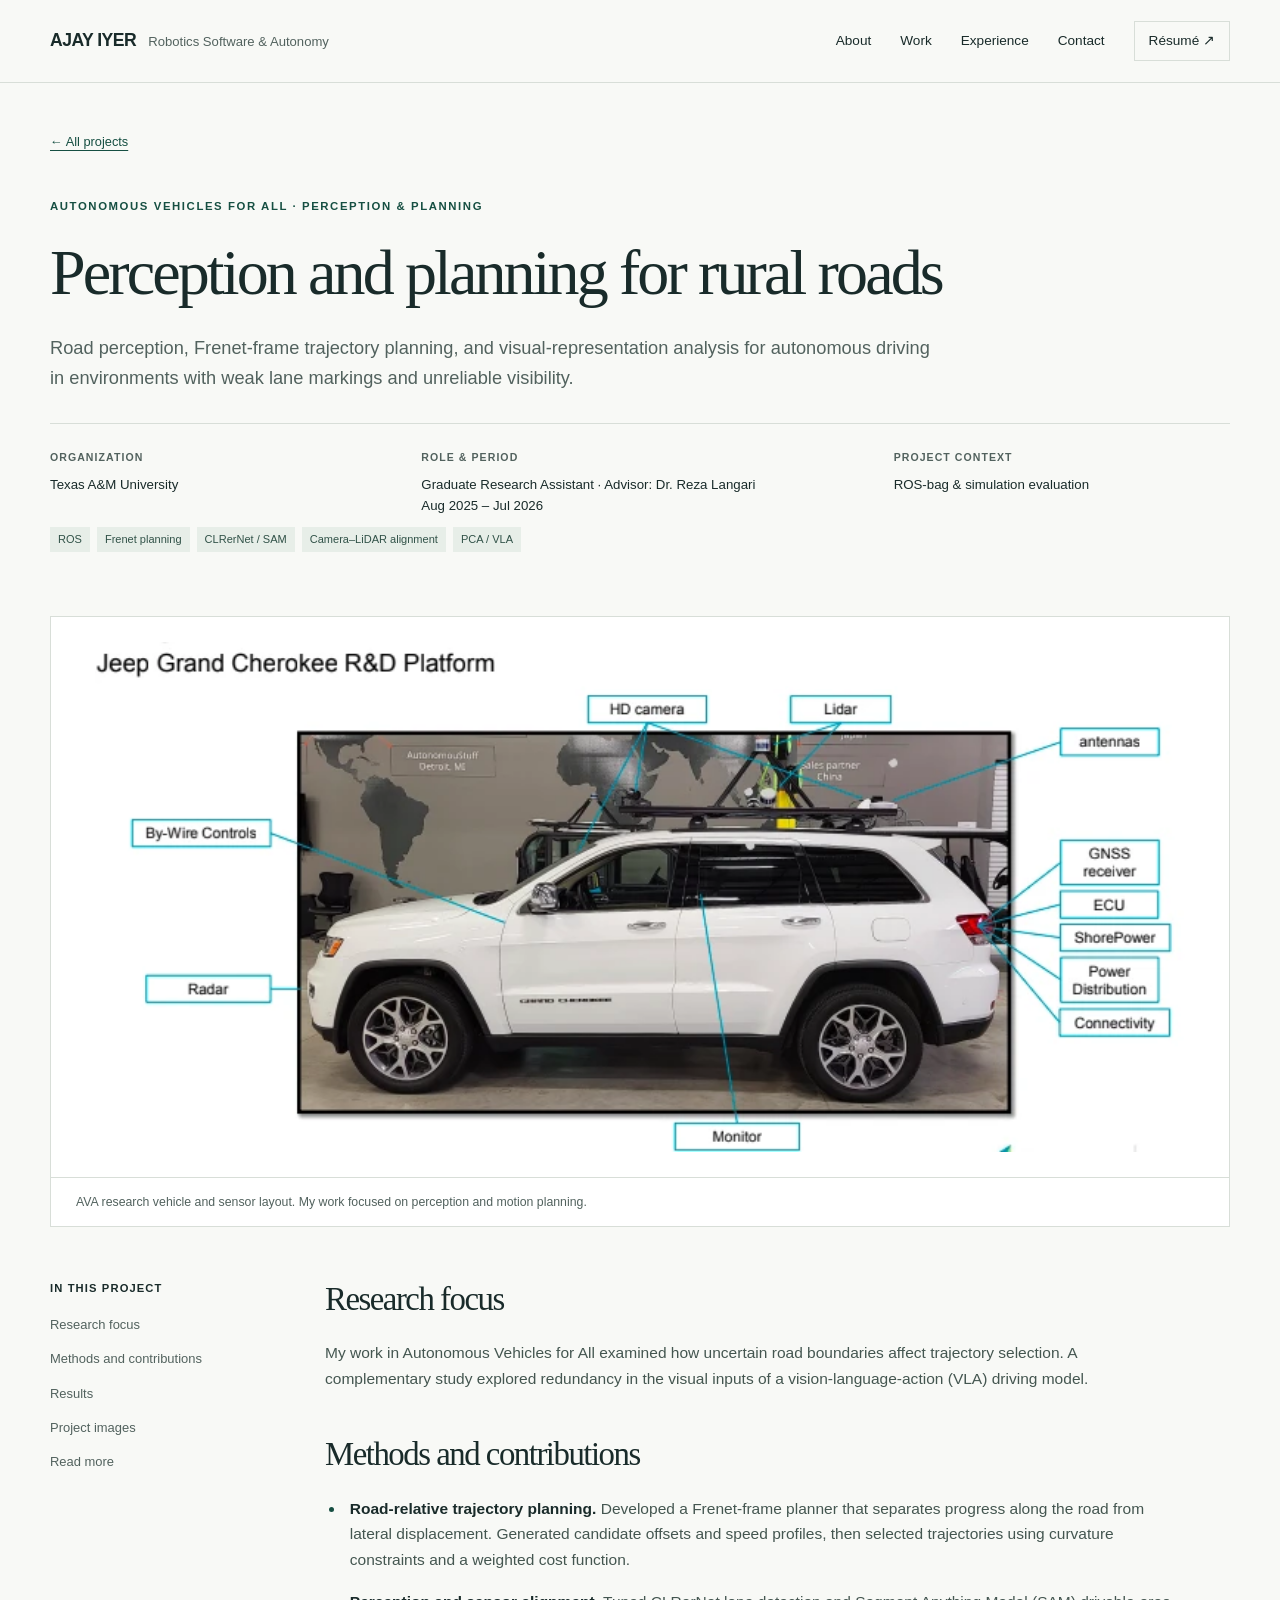
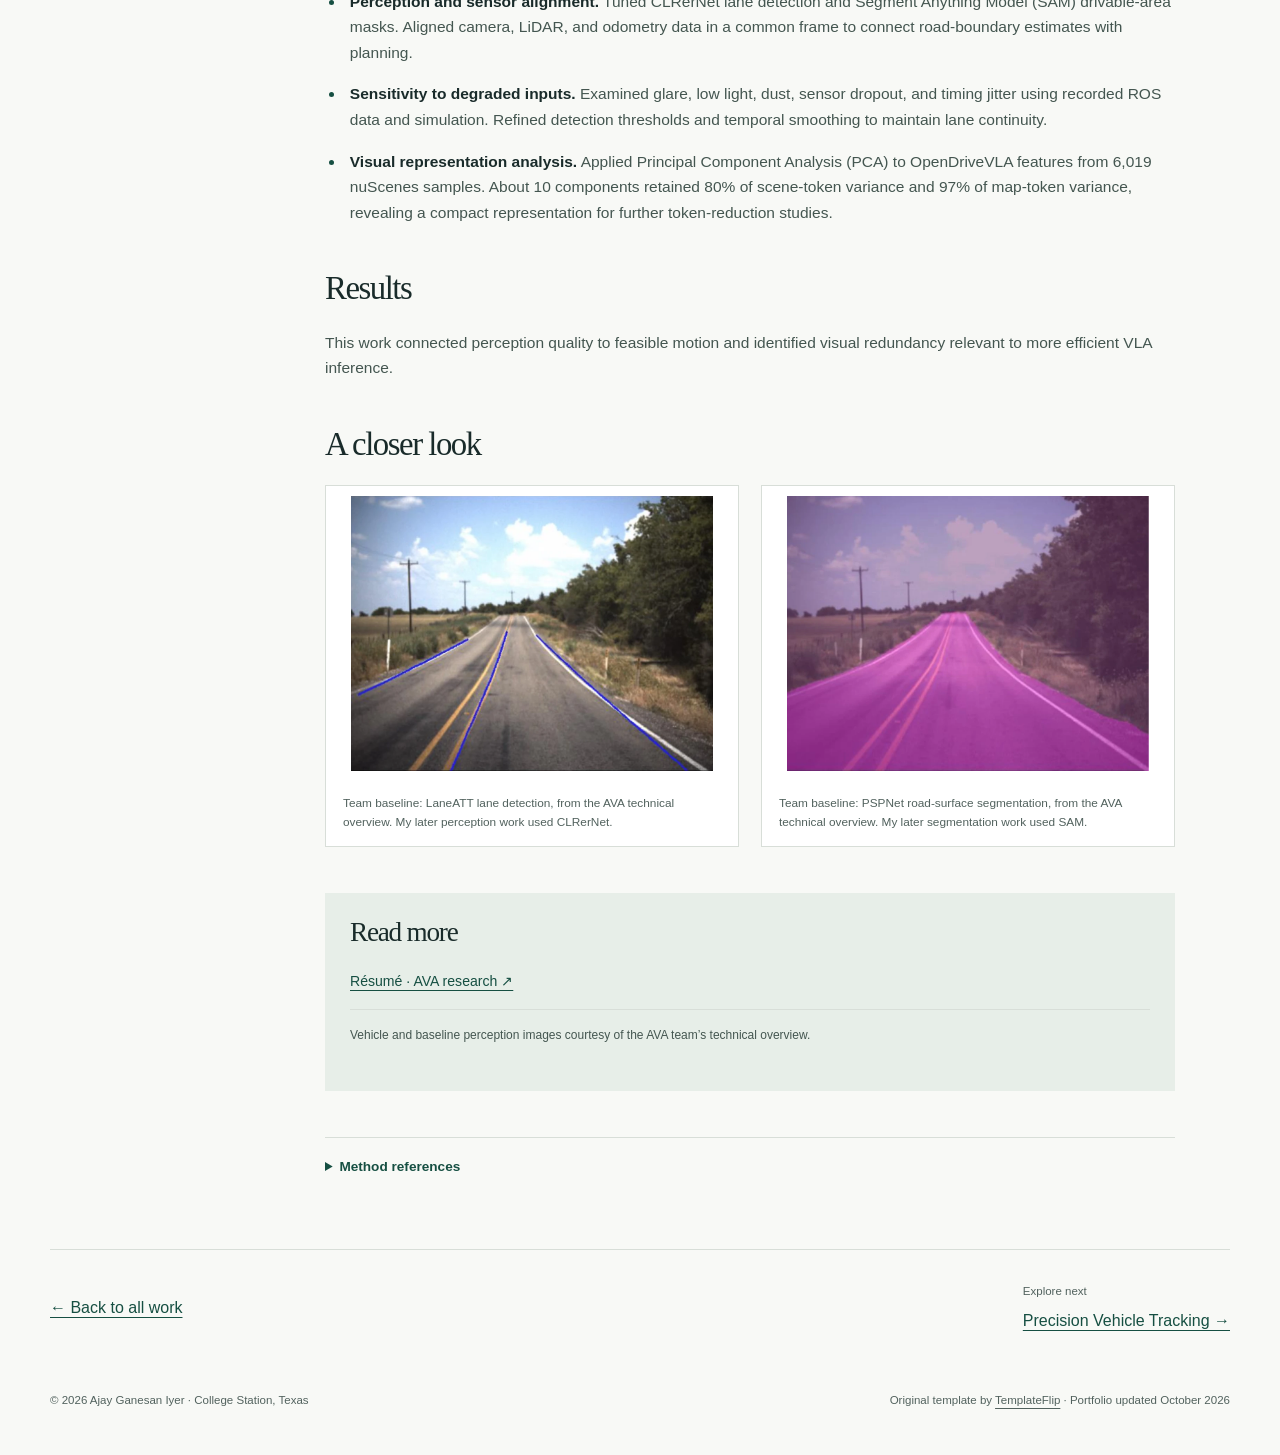
==== projects/autonomous-vehicles.html @ b910df02 "Update vehicle tracking portfolio, report, and resume" ====
<!doctype html>
<html lang="en"><head><meta charset="utf-8"><meta name="viewport" content="width=device-width, initial-scale=1">
<title>Perception and planning for rural roads | Ajay Iyer</title><meta name="description" content="Road perception, Frenet-frame trajectory planning, and visual-representation analysis for autonomous driving in environments with weak lane markings and unreliable visibility.">
<meta name="theme-color" content="#164f42"><meta property="og:title" content="Perception and planning for rural roads | Ajay Iyer"><meta property="og:description" content="Road perception, Frenet-frame trajectory planning, and visual-representation analysis for autonomous driving in environments with weak lane markings and unreliable visibility."><meta property="og:type" content="website">
<link rel="icon" href="../assets/favicon.svg" type="image/svg+xml"><link rel="stylesheet" href="../assets/site.css"><script src="../assets/site.js" defer></script></head><body id="top">
<a class="skip" href="#main">Skip to content</a><header class="site-header"><div class="container header-inner">
<a class="brand" href="../index.html">AJAY IYER<span>Robotics Software & Autonomy</span></a>
<button class="menu-toggle" type="button" aria-expanded="false" aria-controls="navigation">Menu</button>
<nav class="nav" id="navigation" aria-label="Main navigation"><a href="../index.html#about">About</a><a href="../index.html#portfolio">Work</a><a href="../index.html#experience">Experience</a><a href="../index.html#contact">Contact</a><a class="nav-resume" href="../assets/documents/Ajay_Iyer_Resume.pdf?v=483e9243beac">Résumé ↗</a></nav>
</div></header><main id="main"><div class="container"><header class="case-header"><a class="back-link" href="../index.html#portfolio">← All projects</a><p class="eyebrow">Autonomous Vehicles for All · Perception &amp; planning</p><h1>Perception and planning for rural roads</h1><p class="dek">Road perception, Frenet-frame trajectory planning, and visual-representation analysis for autonomous driving in environments with weak lane markings and unreliable visibility.</p><div class="case-meta"><div><strong>Organization</strong>Texas A&amp;M University</div><div><strong>Role & period</strong>Graduate Research Assistant · Advisor: Dr. Reza Langari<br>Aug 2025 – Jul 2026</div><div><strong>Project context</strong>ROS-bag &amp; simulation evaluation</div></div><ul class="tag-list" aria-label="Tools and methods"><li>ROS</li><li>Frenet planning</li><li>CLRerNet / SAM</li><li>Camera–LiDAR alignment</li><li>PCA / VLA</li></ul></header><figure class="case-cover"><img src="../assets/images/ava-vehicle.webp" alt="Annotated AVA research vehicle with its sensor locations" loading="eager" decoding="async"><figcaption>AVA research vehicle and sensor layout. My work focused on perception and motion planning.</figcaption></figure><div class="case-layout"><nav class="case-nav" aria-label="On this page"><h2>In this project</h2><a href="#challenge">Research focus</a><a href="#contributions">Methods and contributions</a><a href="#outcome">Results</a><a href="#gallery">Project images</a><a href="#resources">Read more</a></nav><div class="case-body"><section id="challenge"><h2>Research focus</h2><p>My work in Autonomous Vehicles for All examined how uncertain road boundaries affect trajectory selection. A complementary study explored redundancy in the visual inputs of a vision-language-action (VLA) driving model.</p></section><section id="contributions"><h2>Methods and contributions</h2><ul class="contribution-list"><li><strong>Road-relative trajectory planning.</strong> Developed a Frenet-frame planner that separates progress along the road from lateral displacement. Generated candidate offsets and speed profiles, then selected trajectories using curvature constraints and a weighted cost function.</li><li><strong>Perception and sensor alignment.</strong> Tuned CLRerNet lane detection and Segment Anything Model (SAM) drivable-area masks. Aligned camera, LiDAR, and odometry data in a common frame to connect road-boundary estimates with planning.</li><li><strong>Sensitivity to degraded inputs.</strong> Examined glare, low light, dust, sensor dropout, and timing jitter using recorded ROS data and simulation. Refined detection thresholds and temporal smoothing to maintain lane continuity.</li><li><strong>Visual representation analysis.</strong> Applied Principal Component Analysis (PCA) to OpenDriveVLA features from 6,019 nuScenes samples. About 10 components retained 80% of scene-token variance and 97% of map-token variance, revealing a compact representation for further token-reduction studies.</li></ul></section><section id="outcome"><h2>Results</h2><p>This work connected perception quality to feasible motion and identified visual redundancy relevant to more efficient VLA inference.</p></section><section id="gallery"><h2>A closer look</h2><div class="gallery"><figure><a href="../assets/images/ava-lanes.webp" aria-label="View full-size image: Road image with colored lane-detection overlays"><img loading="lazy" src="../assets/images/ava-lanes.webp" alt="Road image with colored lane-detection overlays"></a><figcaption>Team baseline: LaneATT lane detection, from the AVA technical overview. My later perception work used CLRerNet.</figcaption></figure><figure><a href="../assets/images/ava-road.webp" aria-label="View full-size image: Road image with magenta drivable-surface segmentation"><img loading="lazy" src="../assets/images/ava-road.webp" alt="Road image with magenta drivable-surface segmentation"></a><figcaption>Team baseline: PSPNet road-surface segmentation, from the AVA technical overview. My later segmentation work used SAM.</figcaption></figure></div></section><section class="resources" id="resources"><h2>Read more</h2><ul class="resource-list"><li><a href="../assets/documents/Ajay_Iyer_Resume.pdf?v=483e9243beac">Résumé · AVA research ↗</a></li></ul><p class="source-note">Vehicle and baseline perception images courtesy of the AVA team’s technical overview.</p></section><details class="method-references"><summary>Method references</summary><ul class="resource-list"><li><a href="https://openaccess.thecvf.com/content/WACV2024/html/Honda_CLRerNet_Improving_Confidence_of_Lane_Detection_With_LaneIoU_WACV_2024_paper.html">Honda &amp; Uchida · CLRerNet and LaneIoU ↗</a></li><li><a href="https://openaccess.thecvf.com/content/ICCV2023/papers/Kirillov_Segment_Anything_ICCV_2023_paper.pdf">Kirillov et al. · Segment Anything ↗</a></li><li><a href="https://scikit-learn.org/stable/modules/generated/sklearn.decomposition.PCA.html">Principal Component Analysis · scikit-learn documentation ↗</a></li></ul></details></div></div><div class="next-project"><a href="../index.html#portfolio">← Back to all work</a><div><p>Explore next</p><a href="vehicle-mpc.html">Precision Vehicle Tracking →</a></div></div></div></main><footer class="site-footer"><div class="container footer-inner"><p>© 2026 Ajay Ganesan Iyer · College Station, Texas</p><p>Original template by <a href="https://templateflip.com">TemplateFlip</a> · Portfolio updated October 2026</p></div></footer></body></html>
---- assets/site.css ----
:root{--paper:#f8f9f6;--ink:#192b2a;--muted:#52625e;--line:#d8ded8;--green:#164f42;--pale:#e7eee8;--white:#fff;--accent:#a24d37}*{box-sizing:border-box}html{scroll-behavior:smooth;scroll-padding-top:100px}body{margin:0;background:var(--paper);color:var(--ink);font-family:Arial,Helvetica,sans-serif;font-size:16px;line-height:1.65}a{color:var(--green);text-underline-offset:4px}a:hover{color:#9a432f}button,a{-webkit-tap-highlight-color:transparent}button{font:inherit;cursor:pointer}a:focus-visible,button:focus-visible,summary:focus-visible{outline:3px solid var(--accent);outline-offset:5px}img{display:block;max-width:100%;height:auto}figure{margin:0}h1,h2,h3,h4,p{margin-top:0}h1,h2{font-family:Georgia,'Times New Roman',serif;font-weight:400;line-height:1.08;letter-spacing:-.045em}h1{font-size:clamp(3rem,5.8vw,5.5rem);margin-bottom:26px}h2{font-size:clamp(2.25rem,4vw,3.6rem);margin-bottom:22px}h3{font-size:1.35rem;line-height:1.3;letter-spacing:-.025em;margin-bottom:14px}h4{font-size:1.02rem;margin-bottom:8px}p{margin-bottom:20px}.container{width:min(1180px,calc(100% - 80px));margin-inline:auto}.skip{position:fixed;top:-80px;left:20px;z-index:99;background:white;padding:12px}.skip:focus{top:10px}.site-header{position:sticky;top:0;z-index:20;background:rgba(248,249,246,.97);border-bottom:1px solid var(--line)}.header-inner{min-height:82px;display:flex;align-items:center;justify-content:space-between;gap:25px}.brand{color:var(--ink);text-decoration:none;font-weight:700;font-size:1.1rem;letter-spacing:-.03em}.brand span{color:var(--muted);font-weight:400;margin-left:12px;font-size:.82rem;letter-spacing:0}.nav{display:flex;align-items:center;gap:29px}.nav a{font-size:.85rem;text-decoration:none;color:var(--ink)}.nav a:hover{text-decoration:underline}.nav .nav-resume{border:1px solid var(--line);padding:8px 14px}.menu-toggle{display:none;background:transparent;border:1px solid var(--line);padding:6px 12px}.eyebrow{font-size:.71rem;text-transform:uppercase;letter-spacing:.14em;font-weight:700;color:var(--green);margin-bottom:22px}.hero{padding:78px 0 62px;display:grid;grid-template-columns:1.35fr .85fr;gap:70px;align-items:center}.hero h1 em{font-weight:400;color:var(--green)}.hero .intro{font-size:1.1rem;max-width:590px;color:var(--muted);line-height:1.75}.hero-portrait{position:relative}.hero-portrait img{width:100%;aspect-ratio:4/4.6;object-fit:cover;object-position:28% 70%;border-radius:2px}.photo-note{display:flex;justify-content:space-between;gap:10px;font-size:.72rem;color:var(--muted);padding-top:14px}.actions{display:flex;align-items:center;flex-wrap:wrap;gap:14px;margin-top:28px}.button{display:inline-flex;justify-content:center;align-items:center;gap:18px;text-decoration:none;background:var(--green);color:white;border:1px solid var(--green);padding:12px 21px;font-size:.87rem;font-weight:600}.button:hover{background:#103a30;color:white}.button.secondary{background:transparent;color:var(--green)}.button.secondary:hover{background:var(--pale)}.text-link{font-size:.88rem;font-weight:600}.credentials{display:flex;flex-wrap:wrap;gap:16px 34px;padding:22px 0;border-top:1px solid var(--line);border-bottom:1px solid var(--line);font-size:.8rem;color:var(--muted)}.credentials strong{color:var(--ink);font-weight:600}.section{padding:86px 0}.section-heading{display:flex;align-items:end;justify-content:space-between;gap:45px;margin-bottom:34px}.section-heading h2{margin-bottom:0}.section-heading>p{max-width:390px;font-size:.92rem;color:var(--muted);margin-bottom:2px}.section-heading .eyebrow{margin-bottom:12px}.featured{display:grid;grid-template-columns:1.08fr 1fr;border:1px solid var(--line);background:white;margin-bottom:26px}.feature-visual{min-height:400px;background:#153f36;display:flex;align-items:center;overflow:hidden}.feature-visual>img{width:100%;height:100%;max-height:530px;object-fit:cover}.feature-content{padding:42px;display:flex;flex-direction:column;justify-content:center}.feature-content h3{font-family:Georgia,serif;font-size:2.35rem;font-weight:400;line-height:1.12}.feature-content>p{color:var(--muted);font-size:.95rem}.status{font-size:.68rem;letter-spacing:.08em;text-transform:uppercase;color:var(--muted);margin-bottom:16px}.tag-list{display:flex;gap:7px;flex-wrap:wrap;margin:10px 0 24px;list-style:none;padding:0}.tag-list li{font-size:.69rem;padding:3px 8px;background:var(--pale);color:#315248}.feature-bottom{display:grid;grid-template-columns:1fr 1fr;gap:26px}.compact-feature{padding:32px;border:1px solid var(--line);background:white}.compact-feature .number{font-family:Georgia,serif;color:var(--accent);font-size:1.7rem;float:right;line-height:1}.compact-feature h3{max-width:85%;font-size:1.55rem}.compact-feature p{font-size:.91rem;color:var(--muted)}.project-filters{display:flex;flex-wrap:wrap;gap:9px;margin:30px 0 24px}.filter{border:1px solid var(--line);padding:8px 16px;font-size:.8rem;background:transparent;color:var(--ink)}.filter[aria-pressed=true]{background:var(--green);border-color:var(--green);color:white}.project-grid{display:grid;grid-template-columns:repeat(3,1fr);gap:32px 24px}.project-card{min-width:0;display:flex;flex-direction:column;border-bottom:1px solid var(--line);padding-bottom:26px}.project-card[hidden]{display:none}.card-image{display:block;min-height:240px;background:#e8ece7;margin-bottom:22px;aspect-ratio:1.5;overflow:hidden;text-decoration:none}.card-image img{width:100%;height:100%;object-fit:contain;transition:transform .25s}.card-image:hover img{transform:scale(1.025)}.project-card .status{font-size:.61rem;margin-bottom:10px}.project-card h3 a{text-decoration:none;color:var(--ink)}.project-card h3 a:hover{text-decoration:underline}.project-card>p{font-size:.87rem;color:var(--muted)}.project-card>.text-link{margin-top:auto;align-self:start}.filter-status{font-size:.78rem;color:var(--muted);margin:0 0 20px}.diagram-preview{width:100%;padding:34px;color:var(--white);background:#153f36}.diagram-preview .diagram-title{font-size:.7rem;letter-spacing:.12em;text-transform:uppercase;color:#d0dfd0;margin-bottom:24px}.diagram-preview .flow-line{font-family:Georgia,serif;font-size:clamp(1.2rem,2.3vw,2.1rem);line-height:1.3;padding:12px 0;border-top:1px solid #527066}.diagram-preview .flow-line span{font:normal .7rem Arial;color:#b8cdbf;margin-right:18px;vertical-align:middle}.diagram-preview small{display:block;font-size:.72rem;color:#c8dacd;margin-top:22px}.card-image .diagram-preview{height:100%;padding:25px}.card-image .diagram-title{font-size:.61rem;margin-bottom:16px}.card-image .flow-line{font-size:1.15rem;padding:7px 0}.card-image .diagram-preview small{margin-top:10px;font-size:.6rem}.about-band{background:var(--pale)}.about-layout{display:grid;grid-template-columns:.75fr 1.25fr;gap:80px}.about-copy p{color:#40554d;font-size:1rem}.about-copy .lead{font-size:1.25rem;color:var(--ink)}.skills-grid{display:grid;grid-template-columns:1fr 1fr;gap:26px 38px;margin-top:35px}.skills-grid p{font-size:.86rem;margin:0}.timeline-row{display:grid;grid-template-columns:190px 1fr;gap:36px;padding:28px 0;border-top:1px solid var(--line)}.timeline-date{font-size:.81rem;color:var(--muted)}.timeline-row h3{font-size:1.13rem;margin-bottom:6px}.timeline-row .role{font-size:.86rem;color:var(--green);margin-bottom:8px}.timeline-row p{font-size:.88rem;color:var(--muted);max-width:720px;margin-bottom:0}.timeline-row a{display:inline-block;margin-top:10px;font-size:.81rem}.education{margin-top:45px;border-top:1px solid var(--line);padding-top:35px;display:grid;grid-template-columns:repeat(3,1fr);gap:35px}.education h3{font-size:1rem}.education p{font-size:.84rem;color:var(--muted);margin:0}.publication{border-top:1px solid var(--line);padding:24px 0;display:grid;grid-template-columns:70px 1fr;gap:24px}.publication .year{font-size:.8rem;color:var(--muted)}.publication h3{font-size:1.05rem;margin-bottom:6px}.publication p{font-size:.84rem;color:var(--muted);margin-bottom:5px}.award{font-weight:700;color:var(--green)!important}.extra-work{border-top:1px solid var(--line);padding-top:35px;margin-top:45px}.extra-work summary{font-weight:600;cursor:pointer}.extra-grid{display:grid;grid-template-columns:repeat(2,1fr);gap:30px;margin-top:30px}.extra-grid p{font-size:.87rem;color:var(--muted)}.contact{background:var(--green);color:white;padding:65px 0}.contact-layout{display:flex;justify-content:space-between;align-items:center;gap:45px}.contact h2{margin-bottom:14px;font-size:2.7rem}.contact .eyebrow,.contact p{color:#d0e2d7}.contact p{font-size:.9rem;max-width:580px;margin-bottom:0}.contact a{color:white}.contact-links{display:flex;flex-direction:column;gap:12px;min-width:240px}.contact-links a{font-size:.88rem}.site-footer{padding:25px 0;font-size:.72rem;color:var(--muted)}.footer-inner{display:flex;gap:20px;justify-content:space-between}.site-footer a{color:var(--muted)}.case-header{padding:45px 0 40px}.back-link{font-size:.8rem;display:inline-block;margin-bottom:45px}.case-header h1{font-size:clamp(2.7rem,5vw,4.6rem);max-width:950px}.case-header .dek{font-size:1.14rem;color:var(--muted);max-width:880px}.case-meta{display:grid;grid-template-columns:1fr 1.3fr 1fr;gap:35px;border-top:1px solid var(--line);padding-top:25px;margin-top:30px;font-size:.83rem}.case-meta strong{display:block;font-size:.66rem;text-transform:uppercase;letter-spacing:.1em;margin-bottom:7px;color:var(--muted)}.case-cover{background:white;border:1px solid var(--line)}.case-cover>img{width:100%;max-height:560px;object-fit:contain;padding:25px}.case-cover .diagram-preview{padding:40px 70px}.case-cover figcaption{padding:14px 25px;font-size:.77rem;color:var(--muted);border-top:1px solid var(--line)}.case-layout{display:grid;grid-template-columns:210px 1fr;gap:65px;padding:55px 0 70px}.case-nav{align-self:start;position:sticky;top:115px}.case-nav h2{font-family:Arial;font-size:.7rem;font-weight:700;letter-spacing:.1em;text-transform:uppercase;margin-bottom:20px}.case-nav a{display:block;font-size:.81rem;margin-bottom:13px;text-decoration:none;color:var(--muted)}.case-nav a:hover{text-decoration:underline}.case-body{max-width:850px;min-width:0}.case-body section{margin-bottom:46px}.case-body h2{font-size:2.05rem;margin-bottom:23px}.case-body h3{font-size:1.07rem;margin:28px 0 9px}.case-body p{font-size:.97rem;color:#445650}.process{list-style:none;counter-reset:step;display:flex;flex-wrap:wrap;gap:10px;padding:0;margin:28px 0}.process li{flex:1 1 100px;border:1px solid var(--line);padding:16px 12px;font-size:.72rem;background:white;line-height:1.4}.process li:before{counter-increment:step;content:'0' counter(step);display:block;font:1.1rem Georgia;color:var(--green);margin-bottom:12px}.gallery{display:grid;grid-template-columns:repeat(2,minmax(0,1fr));gap:22px}.gallery figure{background:white;border:1px solid var(--line);align-self:start}.gallery figure a{display:block}.gallery img{width:100%;aspect-ratio:1.4;object-fit:contain;padding:10px}.gallery figcaption{padding:13px 17px;font-size:.74rem;color:var(--muted)}.video-shell{min-height:180px;padding:24px;background:#183d34;display:grid;place-items:center;border:1px solid var(--line);margin:20px 0 12px}.video-button{text-decoration:none;text-align:center;background:transparent;color:white;border:1px solid #90a79b;padding:14px 24px;max-width:85%}.video-button:hover{color:white;background:#24584b}.video-fallback{font-size:.8rem!important}.resources{padding:25px;background:var(--pale)}.resources h2{font-size:1.7rem}.resource-list{padding:0;list-style:none}.resource-list li{margin:12px 0;font-size:.88rem}.source-note{font-size:.75rem!important;border-top:1px solid var(--line);padding-top:16px}.next-project{border-top:1px solid var(--line);padding:32px 0;display:flex;justify-content:space-between;align-items:center;gap:20px}.next-project p{font-size:.72rem;color:var(--muted);margin-bottom:7px}.next-project a{font-size:1rem}.media-demo{max-width:800px;margin-top:30px}.media-demo video{width:100%;background:#172b28}.media-demo figcaption{font-size:.77rem;color:var(--muted);padding-top:10px}
@media(min-width:1600px){.container{width:min(1260px,calc(100% - 120px))}}@media(max-width:1000px){.container{width:calc(100% - 48px)}.nav{gap:18px}.brand span{display:none}.hero{gap:35px}.feature-content{padding:28px}.feature-content h3{font-size:2rem}.project-grid{grid-template-columns:repeat(2,1fr)}.about-layout{gap:40px}.case-layout{grid-template-columns:160px 1fr;gap:35px}.case-meta{gap:20px}.timeline-row{grid-template-columns:160px 1fr}.contact-layout{align-items:start}}@media(max-width:680px){html{scroll-padding-top:90px}.container{width:calc(100% - 36px)}.header-inner{min-height:70px;flex-wrap:wrap;gap:0}.brand{font-size:1rem}.menu-toggle{display:block}.nav{width:100%;padding:15px 0 22px;gap:17px;flex-wrap:wrap;display:flex}.js .nav{display:none}.js .nav.is-open{display:flex}.hero{grid-template-columns:1fr;padding:45px 0 32px;gap:30px}.hero h1{font-size:3.3rem}.hero .intro{font-size:1rem}.hero-portrait img{aspect-ratio:1.5;object-position:50% 65%}.photo-note{font-size:.68rem}.credentials{gap:10px 20px;font-size:.73rem}.section{padding:55px 0}.section-heading{display:block;margin-bottom:26px}.section-heading>p{margin-top:18px}.section-heading h2{font-size:2.6rem}.featured,.feature-bottom,.project-grid,.about-layout,.education,.skills-grid,.extra-grid{grid-template-columns:1fr}.feature-visual{min-height:290px}.feature-content{padding:27px}.compact-feature{padding:27px}.feature-bottom{gap:18px}.project-grid{gap:30px}.card-image{aspect-ratio:1.65}.card-image .flow-line{font-size:1.45rem}.card-image .diagram-preview{padding:24px}.about-layout{gap:20px}.skills-grid{gap:22px}.timeline-row{grid-template-columns:1fr;gap:10px;padding:25px 0}.education{gap:25px}.publication{grid-template-columns:45px 1fr;gap:14px}.contact-layout{flex-direction:column;gap:28px}.contact h2{font-size:2.4rem}.contact-links{min-width:0}.footer-inner{display:block}.footer-inner p{margin-bottom:8px}.case-header{padding-top:28px}.back-link{margin-bottom:32px}.case-header h1{font-size:2.8rem}.case-header .dek{font-size:1rem}.case-meta{grid-template-columns:1fr;gap:18px}.case-cover>img{padding:12px}.case-cover .diagram-preview{padding:28px}.case-cover .flow-line{font-size:1.5rem}.case-layout{display:block;padding:30px 0 40px}.case-nav{position:static;border-bottom:1px solid var(--line);padding-bottom:20px;margin-bottom:35px}.case-nav h2{margin-bottom:15px}.case-nav a{display:inline-block;margin:0 18px 10px 0}.gallery{grid-template-columns:1fr}.next-project{align-items:start}.next-project>a{max-width:42%;text-align:right}.diagram-preview .flow-line{font-size:1.6rem}}
@media(prefers-reduced-motion:reduce){html{scroll-behavior:auto}*{transition:none!important}}@media print{.site-header,.site-footer,.case-nav,.project-filters,.contact,.video-shell,.next-project,.actions{display:none}.container{width:100%}.hero{padding:15px 0}.section{padding:25px 0}.case-layout{display:block}.project-card,.featured,.compact-feature,figure{break-inside:avoid}body{background:white}a{color:inherit}.case-header{padding-top:0}}
.gallery figure:only-child{grid-column:1/-1}.gallery figure:only-child img{aspect-ratio:auto;max-height:760px}
@media(max-width:680px){.card-image{aspect-ratio:1.45}.card-image .diagram-preview{padding:20px}.card-image .diagram-title{margin-bottom:12px}.card-image .flow-line{font-size:1.15rem;padding:5px 0}.card-image .diagram-preview small{margin-top:8px}}

.gallery-wide{grid-template-columns:1fr}.gallery-wide img{aspect-ratio:auto;max-height:none;padding:0}.results-scroll{overflow-x:auto;margin:24px 0}.results-table{width:100%;border-collapse:collapse;font-size:.86rem;text-align:left}.results-table caption{text-align:left;color:var(--muted);font-size:.8rem;margin-bottom:12px}.results-table th,.results-table td{padding:12px 14px;border-bottom:1px solid var(--line)}.results-table thead{background:var(--pale)}.results-table tbody th{font-weight:400}.results-table td{font-variant-numeric:tabular-nums}.results-scroll:focus-visible{outline:3px solid var(--accent);outline-offset:3px}

/* Internship focus and source-linked autonomy presentation. */
.availability{font-size:.86rem;line-height:1.65;border-left:3px solid var(--green);padding-left:15px;color:var(--muted);margin-top:24px}.availability strong{font-weight:600;color:var(--green)}
.feature-visual:has(img[src$="exploration-architecture.svg"]){background:#edf2ec}.feature-visual>img[src$="exploration-architecture.svg"]{object-fit:contain;max-height:none;padding:16px}.case-cover>img[src$="exploration-architecture.svg"]{max-height:360px;padding:14px}
@media(min-width:681px) and (max-width:1000px){.nav{gap:13px}.nav a{font-size:.78rem}}

/* Compact project contributions. */
.contribution-list{padding-left:1.25rem;margin:0;color:#445650;font-size:.97rem}.contribution-list li{padding-left:.3rem;margin-bottom:16px}.contribution-list li:last-child{margin-bottom:0}.contribution-list li::marker{color:var(--green)}.contribution-list strong{color:var(--ink)}

.method-references{border-top:1px solid var(--line);padding-top:18px;margin-top:28px}.method-references summary{cursor:pointer;font-size:.85rem;color:var(--green);font-weight:600}.method-references .resource-list{margin-bottom:0}
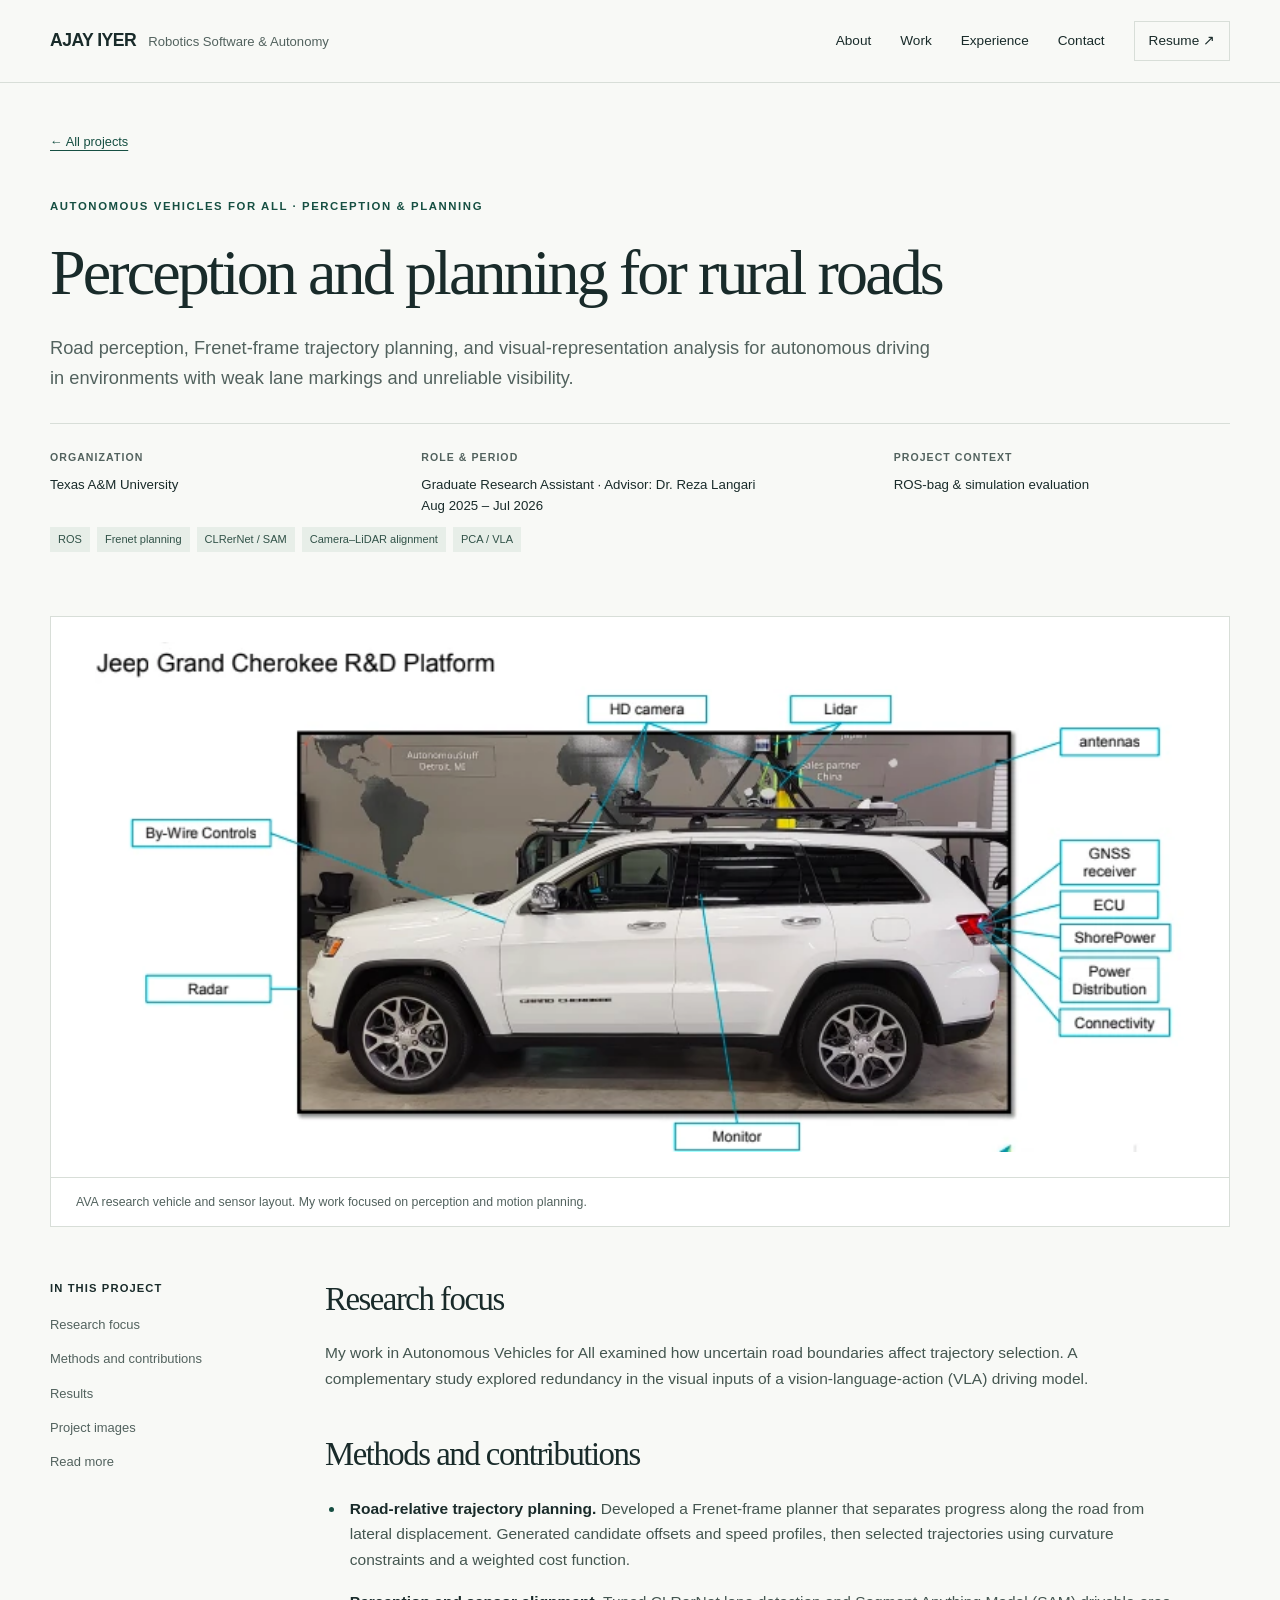
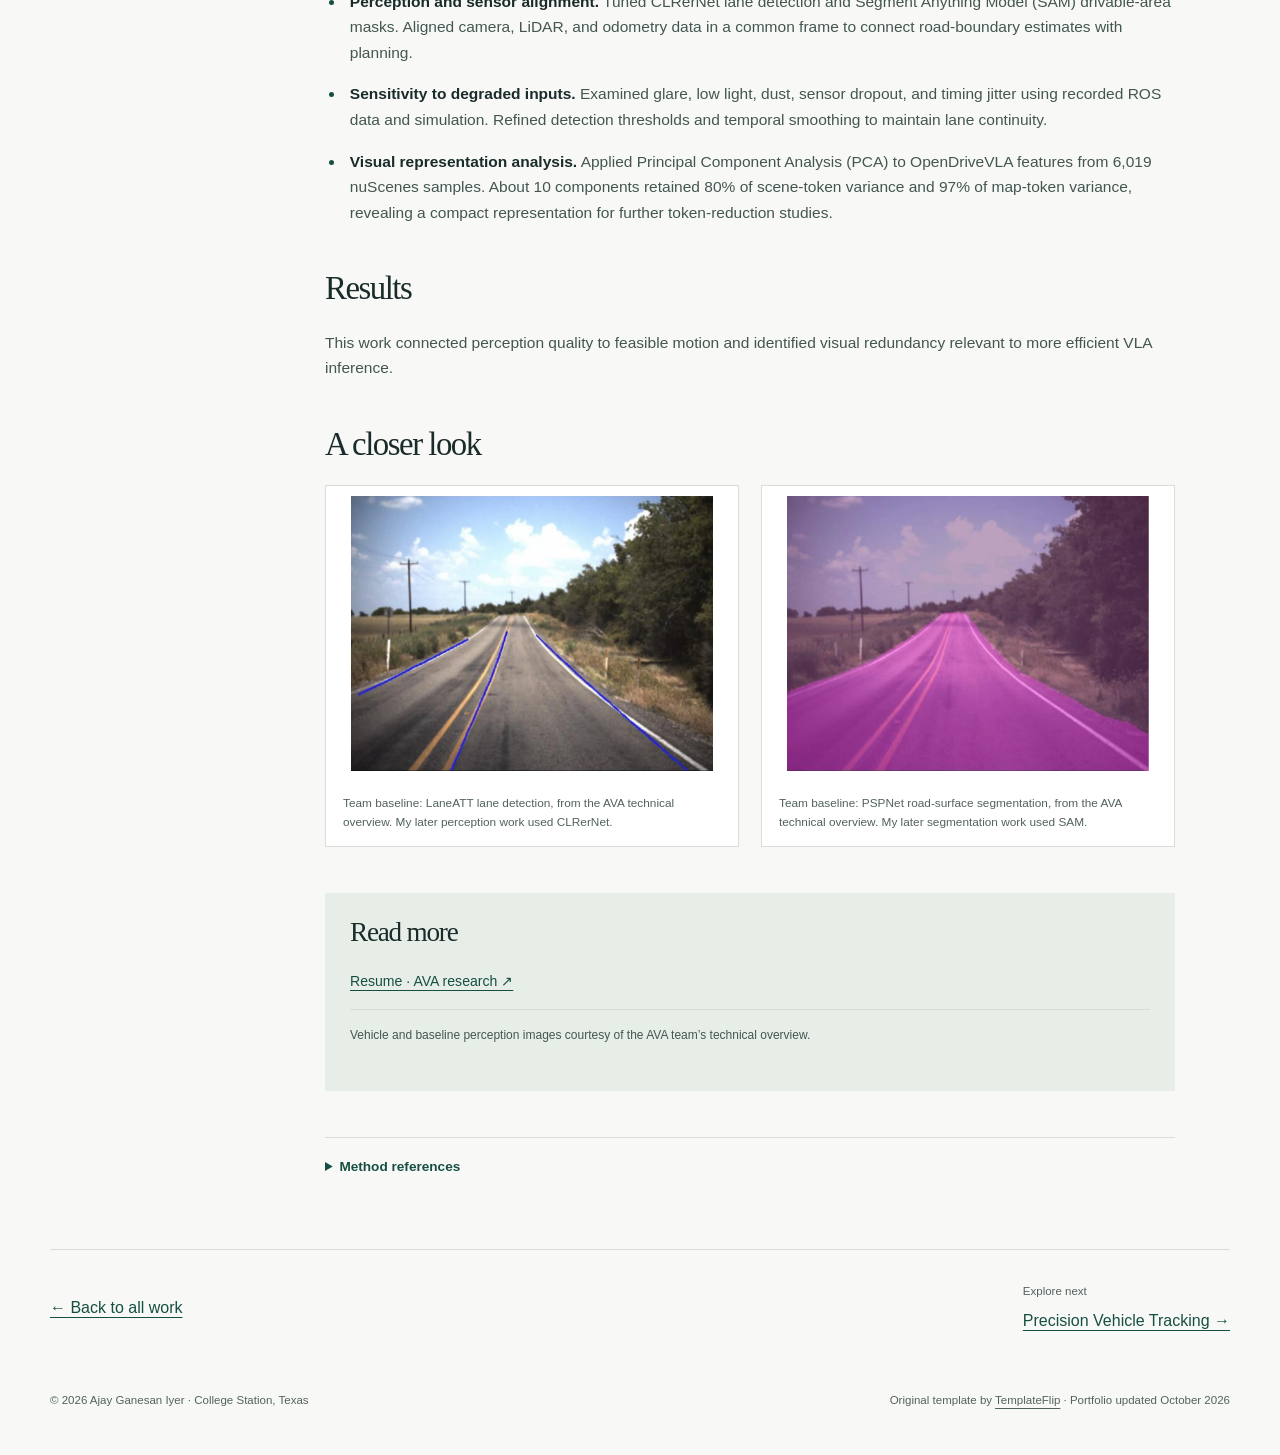
==== commit e97355a1: "Refresh exploration diagram colors and simplify resume labels" ====
--- a/projects/autonomous-vehicles.html
+++ b/projects/autonomous-vehicles.html
@@ -6,5 +6,5 @@
 <a class="skip" href="#main">Skip to content</a><header class="site-header"><div class="container header-inner">
 <a class="brand" href="../index.html">AJAY IYER<span>Robotics Software & Autonomy</span></a>
 <button class="menu-toggle" type="button" aria-expanded="false" aria-controls="navigation">Menu</button>
-<nav class="nav" id="navigation" aria-label="Main navigation"><a href="../index.html#about">About</a><a href="../index.html#portfolio">Work</a><a href="../index.html#experience">Experience</a><a href="../index.html#contact">Contact</a><a class="nav-resume" href="../assets/documents/Ajay_Iyer_Resume.pdf?v=483e9243beac">Résumé ↗</a></nav>
-</div></header><main id="main"><div class="container"><header class="case-header"><a class="back-link" href="../index.html#portfolio">← All projects</a><p class="eyebrow">Autonomous Vehicles for All · Perception &amp; planning</p><h1>Perception and planning for rural roads</h1><p class="dek">Road perception, Frenet-frame trajectory planning, and visual-representation analysis for autonomous driving in environments with weak lane markings and unreliable visibility.</p><div class="case-meta"><div><strong>Organization</strong>Texas A&amp;M University</div><div><strong>Role & period</strong>Graduate Research Assistant · Advisor: Dr. Reza Langari<br>Aug 2025 – Jul 2026</div><div><strong>Project context</strong>ROS-bag &amp; simulation evaluation</div></div><ul class="tag-list" aria-label="Tools and methods"><li>ROS</li><li>Frenet planning</li><li>CLRerNet / SAM</li><li>Camera–LiDAR alignment</li><li>PCA / VLA</li></ul></header><figure class="case-cover"><img src="../assets/images/ava-vehicle.webp" alt="Annotated AVA research vehicle with its sensor locations" loading="eager" decoding="async"><figcaption>AVA research vehicle and sensor layout. My work focused on perception and motion planning.</figcaption></figure><div class="case-layout"><nav class="case-nav" aria-label="On this page"><h2>In this project</h2><a href="#challenge">Research focus</a><a href="#contributions">Methods and contributions</a><a href="#outcome">Results</a><a href="#gallery">Project images</a><a href="#resources">Read more</a></nav><div class="case-body"><section id="challenge"><h2>Research focus</h2><p>My work in Autonomous Vehicles for All examined how uncertain road boundaries affect trajectory selection. A complementary study explored redundancy in the visual inputs of a vision-language-action (VLA) driving model.</p></section><section id="contributions"><h2>Methods and contributions</h2><ul class="contribution-list"><li><strong>Road-relative trajectory planning.</strong> Developed a Frenet-frame planner that separates progress along the road from lateral displacement. Generated candidate offsets and speed profiles, then selected trajectories using curvature constraints and a weighted cost function.</li><li><strong>Perception and sensor alignment.</strong> Tuned CLRerNet lane detection and Segment Anything Model (SAM) drivable-area masks. Aligned camera, LiDAR, and odometry data in a common frame to connect road-boundary estimates with planning.</li><li><strong>Sensitivity to degraded inputs.</strong> Examined glare, low light, dust, sensor dropout, and timing jitter using recorded ROS data and simulation. Refined detection thresholds and temporal smoothing to maintain lane continuity.</li><li><strong>Visual representation analysis.</strong> Applied Principal Component Analysis (PCA) to OpenDriveVLA features from 6,019 nuScenes samples. About 10 components retained 80% of scene-token variance and 97% of map-token variance, revealing a compact representation for further token-reduction studies.</li></ul></section><section id="outcome"><h2>Results</h2><p>This work connected perception quality to feasible motion and identified visual redundancy relevant to more efficient VLA inference.</p></section><section id="gallery"><h2>A closer look</h2><div class="gallery"><figure><a href="../assets/images/ava-lanes.webp" aria-label="View full-size image: Road image with colored lane-detection overlays"><img loading="lazy" src="../assets/images/ava-lanes.webp" alt="Road image with colored lane-detection overlays"></a><figcaption>Team baseline: LaneATT lane detection, from the AVA technical overview. My later perception work used CLRerNet.</figcaption></figure><figure><a href="../assets/images/ava-road.webp" aria-label="View full-size image: Road image with magenta drivable-surface segmentation"><img loading="lazy" src="../assets/images/ava-road.webp" alt="Road image with magenta drivable-surface segmentation"></a><figcaption>Team baseline: PSPNet road-surface segmentation, from the AVA technical overview. My later segmentation work used SAM.</figcaption></figure></div></section><section class="resources" id="resources"><h2>Read more</h2><ul class="resource-list"><li><a href="../assets/documents/Ajay_Iyer_Resume.pdf?v=483e9243beac">Résumé · AVA research ↗</a></li></ul><p class="source-note">Vehicle and baseline perception images courtesy of the AVA team’s technical overview.</p></section><details class="method-references"><summary>Method references</summary><ul class="resource-list"><li><a href="https://openaccess.thecvf.com/content/WACV2024/html/Honda_CLRerNet_Improving_Confidence_of_Lane_Detection_With_LaneIoU_WACV_2024_paper.html">Honda &amp; Uchida · CLRerNet and LaneIoU ↗</a></li><li><a href="https://openaccess.thecvf.com/content/ICCV2023/papers/Kirillov_Segment_Anything_ICCV_2023_paper.pdf">Kirillov et al. · Segment Anything ↗</a></li><li><a href="https://scikit-learn.org/stable/modules/generated/sklearn.decomposition.PCA.html">Principal Component Analysis · scikit-learn documentation ↗</a></li></ul></details></div></div><div class="next-project"><a href="../index.html#portfolio">← Back to all work</a><div><p>Explore next</p><a href="vehicle-mpc.html">Precision Vehicle Tracking →</a></div></div></div></main><footer class="site-footer"><div class="container footer-inner"><p>© 2026 Ajay Ganesan Iyer · College Station, Texas</p><p>Original template by <a href="https://templateflip.com">TemplateFlip</a> · Portfolio updated October 2026</p></div></footer></body></html>+<nav class="nav" id="navigation" aria-label="Main navigation"><a href="../index.html#about">About</a><a href="../index.html#portfolio">Work</a><a href="../index.html#experience">Experience</a><a href="../index.html#contact">Contact</a><a class="nav-resume" href="../assets/documents/Ajay_Iyer_Resume.pdf?v=035a28f9b4ff">Resume ↗</a></nav>
+</div></header><main id="main"><div class="container"><header class="case-header"><a class="back-link" href="../index.html#portfolio">← All projects</a><p class="eyebrow">Autonomous Vehicles for All · Perception &amp; planning</p><h1>Perception and planning for rural roads</h1><p class="dek">Road perception, Frenet-frame trajectory planning, and visual-representation analysis for autonomous driving in environments with weak lane markings and unreliable visibility.</p><div class="case-meta"><div><strong>Organization</strong>Texas A&amp;M University</div><div><strong>Role & period</strong>Graduate Research Assistant · Advisor: Dr. Reza Langari<br>Aug 2025 – Jul 2026</div><div><strong>Project context</strong>ROS-bag &amp; simulation evaluation</div></div><ul class="tag-list" aria-label="Tools and methods"><li>ROS</li><li>Frenet planning</li><li>CLRerNet / SAM</li><li>Camera–LiDAR alignment</li><li>PCA / VLA</li></ul></header><figure class="case-cover"><img src="../assets/images/ava-vehicle.webp" alt="Annotated AVA research vehicle with its sensor locations" loading="eager" decoding="async"><figcaption>AVA research vehicle and sensor layout. My work focused on perception and motion planning.</figcaption></figure><div class="case-layout"><nav class="case-nav" aria-label="On this page"><h2>In this project</h2><a href="#challenge">Research focus</a><a href="#contributions">Methods and contributions</a><a href="#outcome">Results</a><a href="#gallery">Project images</a><a href="#resources">Read more</a></nav><div class="case-body"><section id="challenge"><h2>Research focus</h2><p>My work in Autonomous Vehicles for All examined how uncertain road boundaries affect trajectory selection. A complementary study explored redundancy in the visual inputs of a vision-language-action (VLA) driving model.</p></section><section id="contributions"><h2>Methods and contributions</h2><ul class="contribution-list"><li><strong>Road-relative trajectory planning.</strong> Developed a Frenet-frame planner that separates progress along the road from lateral displacement. Generated candidate offsets and speed profiles, then selected trajectories using curvature constraints and a weighted cost function.</li><li><strong>Perception and sensor alignment.</strong> Tuned CLRerNet lane detection and Segment Anything Model (SAM) drivable-area masks. Aligned camera, LiDAR, and odometry data in a common frame to connect road-boundary estimates with planning.</li><li><strong>Sensitivity to degraded inputs.</strong> Examined glare, low light, dust, sensor dropout, and timing jitter using recorded ROS data and simulation. Refined detection thresholds and temporal smoothing to maintain lane continuity.</li><li><strong>Visual representation analysis.</strong> Applied Principal Component Analysis (PCA) to OpenDriveVLA features from 6,019 nuScenes samples. About 10 components retained 80% of scene-token variance and 97% of map-token variance, revealing a compact representation for further token-reduction studies.</li></ul></section><section id="outcome"><h2>Results</h2><p>This work connected perception quality to feasible motion and identified visual redundancy relevant to more efficient VLA inference.</p></section><section id="gallery"><h2>A closer look</h2><div class="gallery"><figure><a href="../assets/images/ava-lanes.webp" aria-label="View full-size image: Road image with colored lane-detection overlays"><img loading="lazy" src="../assets/images/ava-lanes.webp" alt="Road image with colored lane-detection overlays"></a><figcaption>Team baseline: LaneATT lane detection, from the AVA technical overview. My later perception work used CLRerNet.</figcaption></figure><figure><a href="../assets/images/ava-road.webp" aria-label="View full-size image: Road image with magenta drivable-surface segmentation"><img loading="lazy" src="../assets/images/ava-road.webp" alt="Road image with magenta drivable-surface segmentation"></a><figcaption>Team baseline: PSPNet road-surface segmentation, from the AVA technical overview. My later segmentation work used SAM.</figcaption></figure></div></section><section class="resources" id="resources"><h2>Read more</h2><ul class="resource-list"><li><a href="../assets/documents/Ajay_Iyer_Resume.pdf?v=035a28f9b4ff">Resume · AVA research ↗</a></li></ul><p class="source-note">Vehicle and baseline perception images courtesy of the AVA team’s technical overview.</p></section><details class="method-references"><summary>Method references</summary><ul class="resource-list"><li><a href="https://openaccess.thecvf.com/content/WACV2024/html/Honda_CLRerNet_Improving_Confidence_of_Lane_Detection_With_LaneIoU_WACV_2024_paper.html">Honda &amp; Uchida · CLRerNet and LaneIoU ↗</a></li><li><a href="https://openaccess.thecvf.com/content/ICCV2023/papers/Kirillov_Segment_Anything_ICCV_2023_paper.pdf">Kirillov et al. · Segment Anything ↗</a></li><li><a href="https://scikit-learn.org/stable/modules/generated/sklearn.decomposition.PCA.html">Principal Component Analysis · scikit-learn documentation ↗</a></li></ul></details></div></div><div class="next-project"><a href="../index.html#portfolio">← Back to all work</a><div><p>Explore next</p><a href="vehicle-mpc.html">Precision Vehicle Tracking →</a></div></div></div></main><footer class="site-footer"><div class="container footer-inner"><p>© 2026 Ajay Ganesan Iyer · College Station, Texas</p><p>Original template by <a href="https://templateflip.com">TemplateFlip</a> · Portfolio updated October 2026</p></div></footer></body></html>
--- a/assets/site.css
+++ b/assets/site.css
@@ -8,7 +8,7 @@
 
 /* Internship focus and source-linked autonomy presentation. */
 .availability{font-size:.86rem;line-height:1.65;border-left:3px solid var(--green);padding-left:15px;color:var(--muted);margin-top:24px}.availability strong{font-weight:600;color:var(--green)}
-.feature-visual:has(img[src$="exploration-architecture.svg"]){background:#edf2ec}.feature-visual>img[src$="exploration-architecture.svg"]{object-fit:contain;max-height:none;padding:16px}.case-cover>img[src$="exploration-architecture.svg"]{max-height:360px;padding:14px}
+.feature-visual:has(img[src$="exploration-architecture.svg"]){background:#fff}.feature-visual>img[src$="exploration-architecture.svg"]{object-fit:contain;max-height:none;padding:16px}.case-cover>img[src$="exploration-architecture.svg"]{max-height:400px;padding:14px;background:#fff}
 @media(min-width:681px) and (max-width:1000px){.nav{gap:13px}.nav a{font-size:.78rem}}
 
 /* Compact project contributions. */
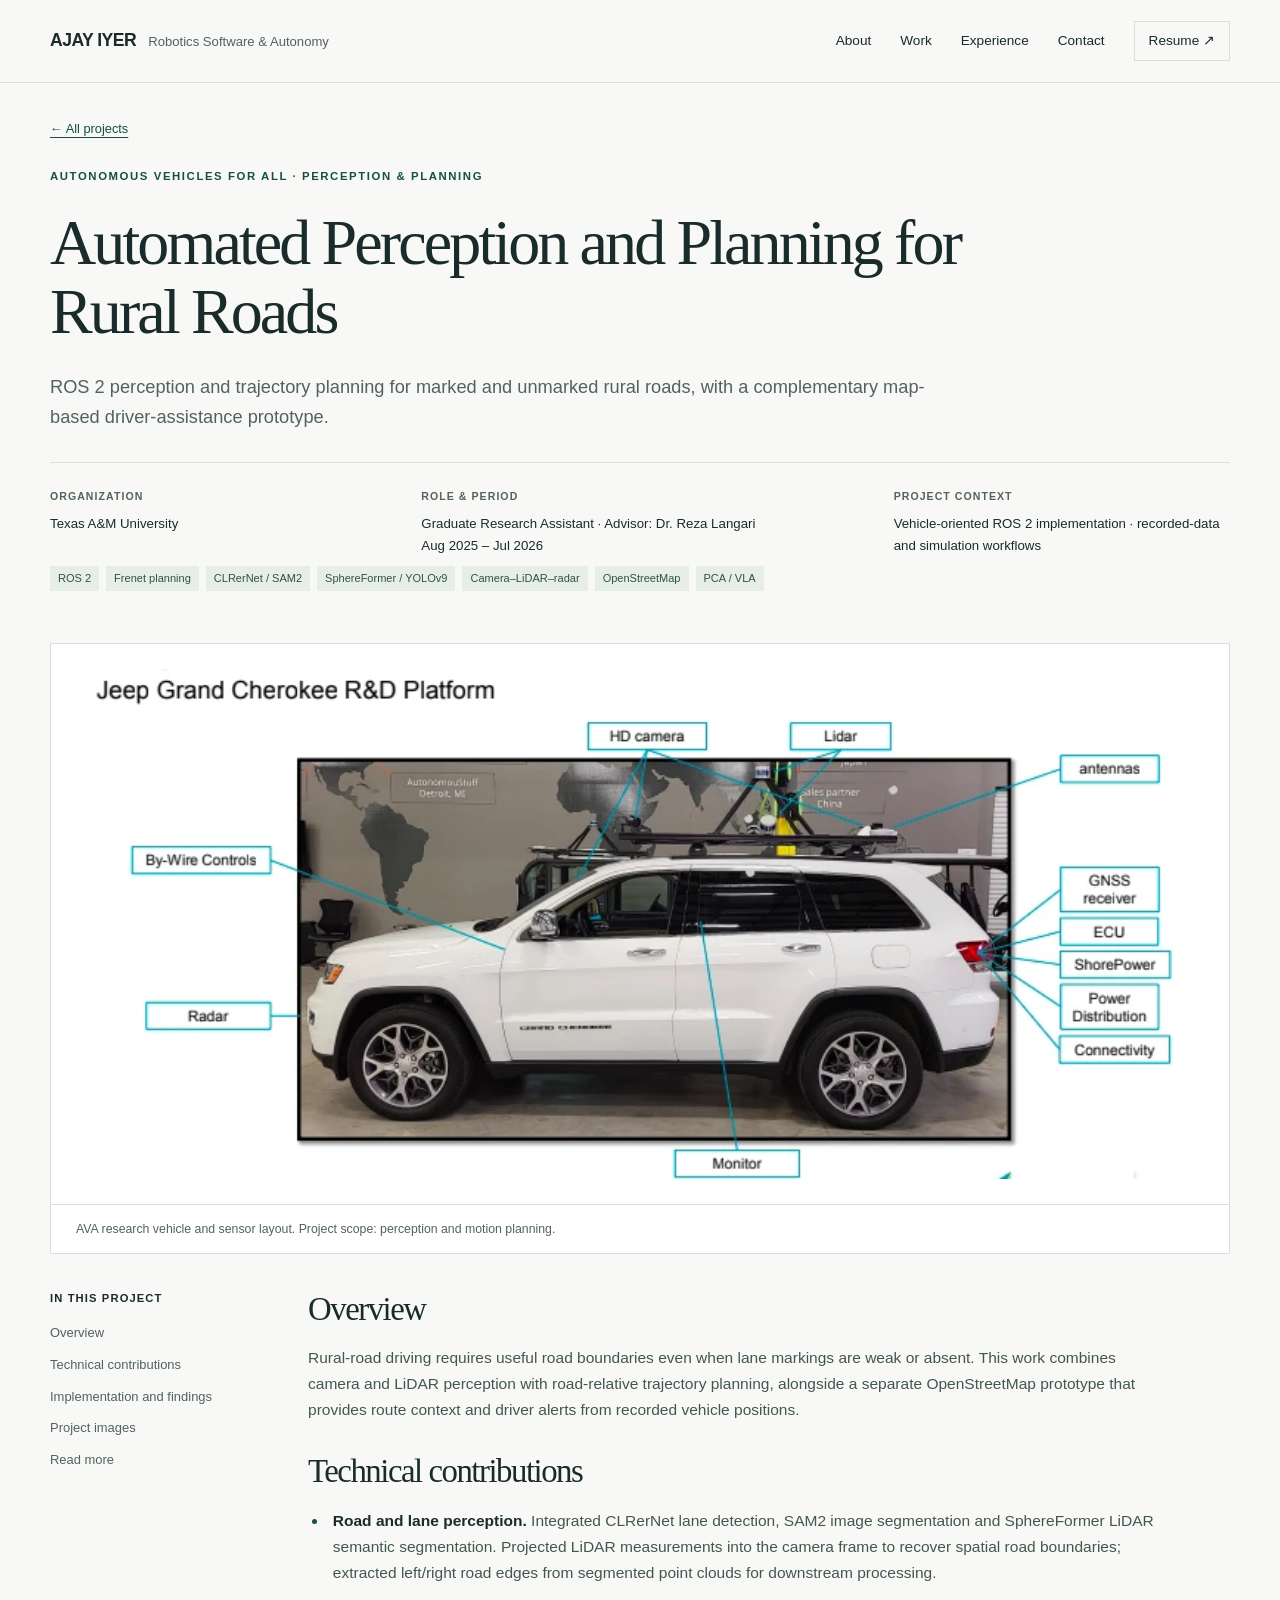
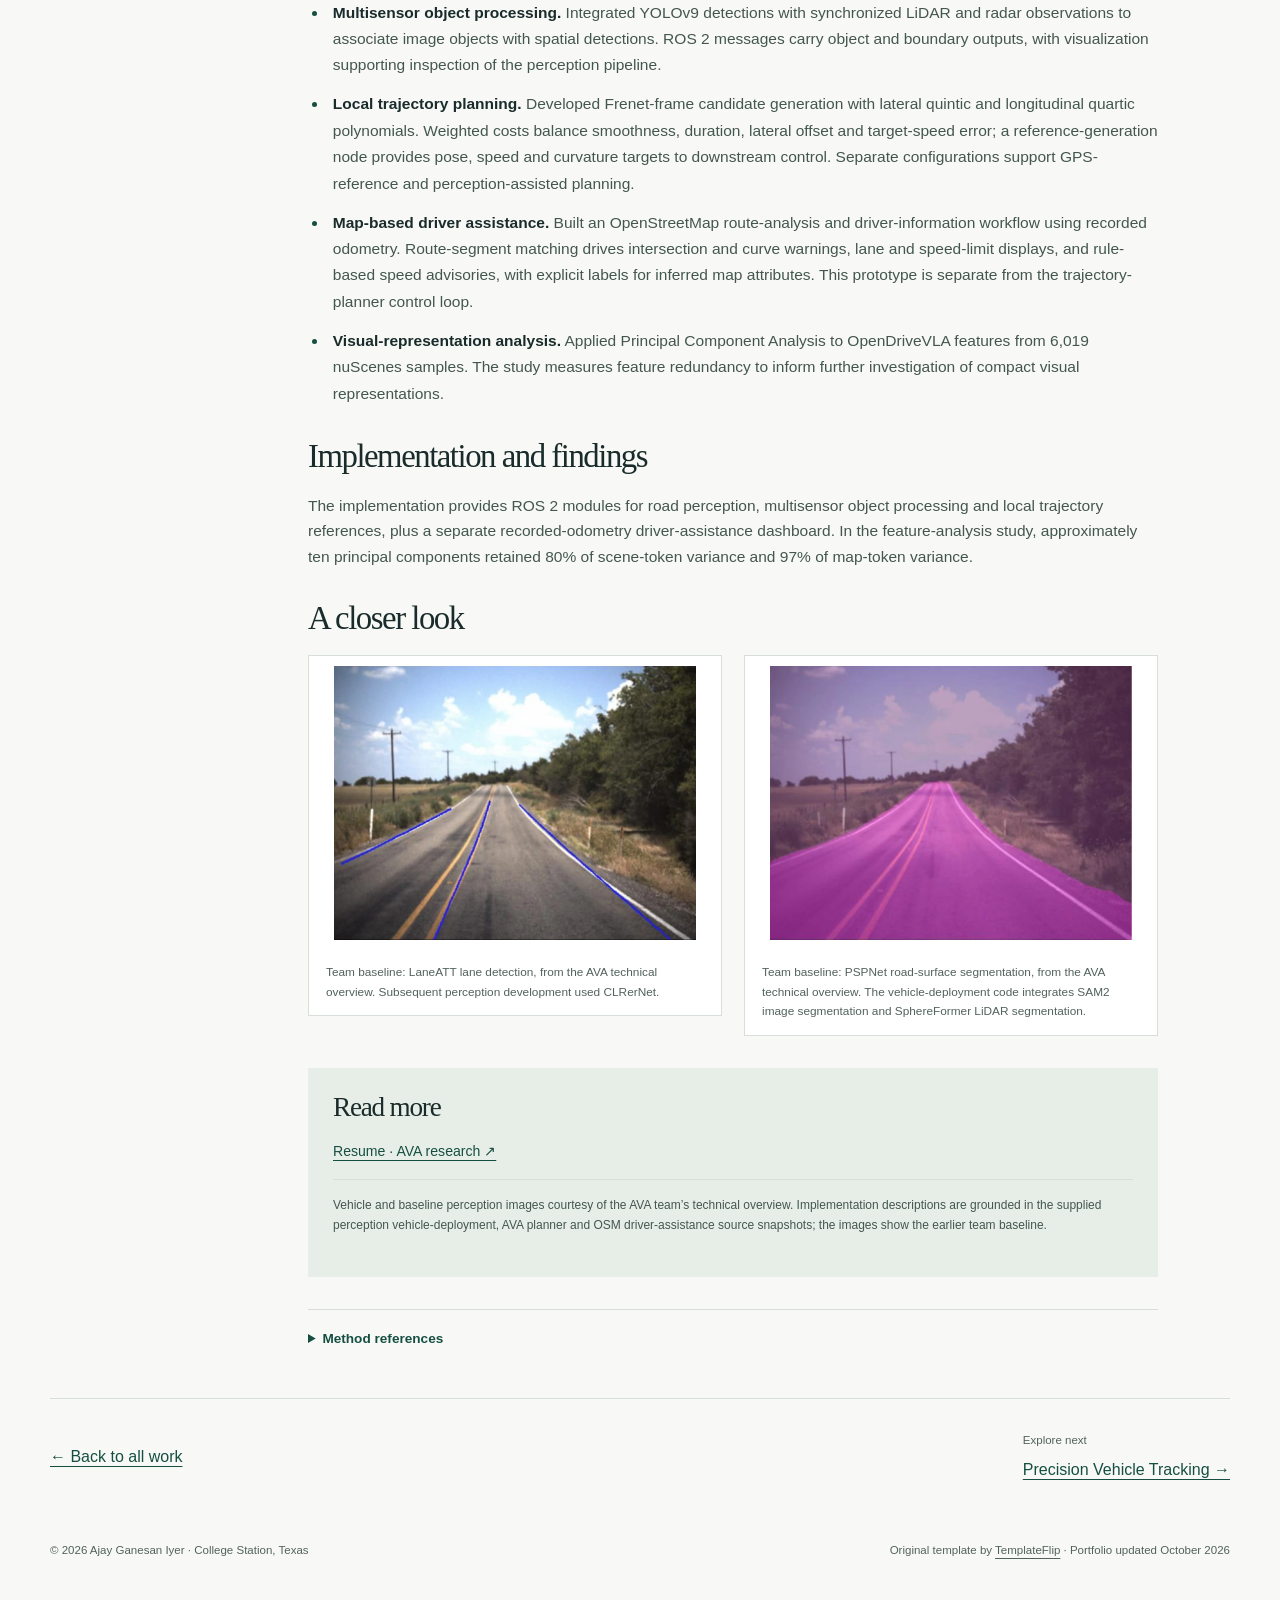
==== commit 175653d8: "Refine project narratives and update rural-road research and resume" ====
--- a/projects/autonomous-vehicles.html
+++ b/projects/autonomous-vehicles.html
@@ -1,10 +1,10 @@
 <!doctype html>
 <html lang="en"><head><meta charset="utf-8"><meta name="viewport" content="width=device-width, initial-scale=1">
-<title>Perception and planning for rural roads | Ajay Iyer</title><meta name="description" content="Road perception, Frenet-frame trajectory planning, and visual-representation analysis for autonomous driving in environments with weak lane markings and unreliable visibility.">
-<meta name="theme-color" content="#164f42"><meta property="og:title" content="Perception and planning for rural roads | Ajay Iyer"><meta property="og:description" content="Road perception, Frenet-frame trajectory planning, and visual-representation analysis for autonomous driving in environments with weak lane markings and unreliable visibility."><meta property="og:type" content="website">
+<title>Automated Perception and Planning for Rural Roads | Ajay Iyer</title><meta name="description" content="ROS 2 perception and trajectory planning for marked and unmarked rural roads, with a complementary map-based driver-assistance prototype.">
+<meta name="theme-color" content="#164f42"><meta property="og:title" content="Automated Perception and Planning for Rural Roads | Ajay Iyer"><meta property="og:description" content="ROS 2 perception and trajectory planning for marked and unmarked rural roads, with a complementary map-based driver-assistance prototype."><meta property="og:type" content="website">
 <link rel="icon" href="../assets/favicon.svg" type="image/svg+xml"><link rel="stylesheet" href="../assets/site.css"><script src="../assets/site.js" defer></script></head><body id="top">
 <a class="skip" href="#main">Skip to content</a><header class="site-header"><div class="container header-inner">
 <a class="brand" href="../index.html">AJAY IYER<span>Robotics Software & Autonomy</span></a>
 <button class="menu-toggle" type="button" aria-expanded="false" aria-controls="navigation">Menu</button>
-<nav class="nav" id="navigation" aria-label="Main navigation"><a href="../index.html#about">About</a><a href="../index.html#portfolio">Work</a><a href="../index.html#experience">Experience</a><a href="../index.html#contact">Contact</a><a class="nav-resume" href="../assets/documents/Ajay_Iyer_Resume.pdf?v=035a28f9b4ff">Resume ↗</a></nav>
-</div></header><main id="main"><div class="container"><header class="case-header"><a class="back-link" href="../index.html#portfolio">← All projects</a><p class="eyebrow">Autonomous Vehicles for All · Perception &amp; planning</p><h1>Perception and planning for rural roads</h1><p class="dek">Road perception, Frenet-frame trajectory planning, and visual-representation analysis for autonomous driving in environments with weak lane markings and unreliable visibility.</p><div class="case-meta"><div><strong>Organization</strong>Texas A&amp;M University</div><div><strong>Role & period</strong>Graduate Research Assistant · Advisor: Dr. Reza Langari<br>Aug 2025 – Jul 2026</div><div><strong>Project context</strong>ROS-bag &amp; simulation evaluation</div></div><ul class="tag-list" aria-label="Tools and methods"><li>ROS</li><li>Frenet planning</li><li>CLRerNet / SAM</li><li>Camera–LiDAR alignment</li><li>PCA / VLA</li></ul></header><figure class="case-cover"><img src="../assets/images/ava-vehicle.webp" alt="Annotated AVA research vehicle with its sensor locations" loading="eager" decoding="async"><figcaption>AVA research vehicle and sensor layout. My work focused on perception and motion planning.</figcaption></figure><div class="case-layout"><nav class="case-nav" aria-label="On this page"><h2>In this project</h2><a href="#challenge">Research focus</a><a href="#contributions">Methods and contributions</a><a href="#outcome">Results</a><a href="#gallery">Project images</a><a href="#resources">Read more</a></nav><div class="case-body"><section id="challenge"><h2>Research focus</h2><p>My work in Autonomous Vehicles for All examined how uncertain road boundaries affect trajectory selection. A complementary study explored redundancy in the visual inputs of a vision-language-action (VLA) driving model.</p></section><section id="contributions"><h2>Methods and contributions</h2><ul class="contribution-list"><li><strong>Road-relative trajectory planning.</strong> Developed a Frenet-frame planner that separates progress along the road from lateral displacement. Generated candidate offsets and speed profiles, then selected trajectories using curvature constraints and a weighted cost function.</li><li><strong>Perception and sensor alignment.</strong> Tuned CLRerNet lane detection and Segment Anything Model (SAM) drivable-area masks. Aligned camera, LiDAR, and odometry data in a common frame to connect road-boundary estimates with planning.</li><li><strong>Sensitivity to degraded inputs.</strong> Examined glare, low light, dust, sensor dropout, and timing jitter using recorded ROS data and simulation. Refined detection thresholds and temporal smoothing to maintain lane continuity.</li><li><strong>Visual representation analysis.</strong> Applied Principal Component Analysis (PCA) to OpenDriveVLA features from 6,019 nuScenes samples. About 10 components retained 80% of scene-token variance and 97% of map-token variance, revealing a compact representation for further token-reduction studies.</li></ul></section><section id="outcome"><h2>Results</h2><p>This work connected perception quality to feasible motion and identified visual redundancy relevant to more efficient VLA inference.</p></section><section id="gallery"><h2>A closer look</h2><div class="gallery"><figure><a href="../assets/images/ava-lanes.webp" aria-label="View full-size image: Road image with colored lane-detection overlays"><img loading="lazy" src="../assets/images/ava-lanes.webp" alt="Road image with colored lane-detection overlays"></a><figcaption>Team baseline: LaneATT lane detection, from the AVA technical overview. My later perception work used CLRerNet.</figcaption></figure><figure><a href="../assets/images/ava-road.webp" aria-label="View full-size image: Road image with magenta drivable-surface segmentation"><img loading="lazy" src="../assets/images/ava-road.webp" alt="Road image with magenta drivable-surface segmentation"></a><figcaption>Team baseline: PSPNet road-surface segmentation, from the AVA technical overview. My later segmentation work used SAM.</figcaption></figure></div></section><section class="resources" id="resources"><h2>Read more</h2><ul class="resource-list"><li><a href="../assets/documents/Ajay_Iyer_Resume.pdf?v=035a28f9b4ff">Resume · AVA research ↗</a></li></ul><p class="source-note">Vehicle and baseline perception images courtesy of the AVA team’s technical overview.</p></section><details class="method-references"><summary>Method references</summary><ul class="resource-list"><li><a href="https://openaccess.thecvf.com/content/WACV2024/html/Honda_CLRerNet_Improving_Confidence_of_Lane_Detection_With_LaneIoU_WACV_2024_paper.html">Honda &amp; Uchida · CLRerNet and LaneIoU ↗</a></li><li><a href="https://openaccess.thecvf.com/content/ICCV2023/papers/Kirillov_Segment_Anything_ICCV_2023_paper.pdf">Kirillov et al. · Segment Anything ↗</a></li><li><a href="https://scikit-learn.org/stable/modules/generated/sklearn.decomposition.PCA.html">Principal Component Analysis · scikit-learn documentation ↗</a></li></ul></details></div></div><div class="next-project"><a href="../index.html#portfolio">← Back to all work</a><div><p>Explore next</p><a href="vehicle-mpc.html">Precision Vehicle Tracking →</a></div></div></div></main><footer class="site-footer"><div class="container footer-inner"><p>© 2026 Ajay Ganesan Iyer · College Station, Texas</p><p>Original template by <a href="https://templateflip.com">TemplateFlip</a> · Portfolio updated October 2026</p></div></footer></body></html>+<nav class="nav" id="navigation" aria-label="Main navigation"><a href="../index.html#about">About</a><a href="../index.html#portfolio">Work</a><a href="../index.html#experience">Experience</a><a href="../index.html#contact">Contact</a><a class="nav-resume" href="../assets/documents/Ajay_Iyer_Resume.pdf?v=cc300dd7d129">Resume ↗</a></nav>
+</div></header><main id="main"><div class="container"><header class="case-header"><a class="back-link" href="../index.html#portfolio">← All projects</a><p class="eyebrow">Autonomous Vehicles for All · Perception &amp; planning</p><h1>Automated Perception and Planning for Rural Roads</h1><p class="dek">ROS 2 perception and trajectory planning for marked and unmarked rural roads, with a complementary map-based driver-assistance prototype.</p><div class="case-meta"><div><strong>Organization</strong>Texas A&amp;M University</div><div><strong>Role & period</strong>Graduate Research Assistant · Advisor: Dr. Reza Langari<br>Aug 2025 – Jul 2026</div><div><strong>Project context</strong>Vehicle-oriented ROS 2 implementation · recorded-data and simulation workflows</div></div><ul class="tag-list" aria-label="Tools and methods"><li>ROS 2</li><li>Frenet planning</li><li>CLRerNet / SAM2</li><li>SphereFormer / YOLOv9</li><li>Camera–LiDAR–radar</li><li>OpenStreetMap</li><li>PCA / VLA</li></ul></header><figure class="case-cover"><img src="../assets/images/ava-vehicle.webp" alt="Annotated AVA research vehicle with its sensor locations" loading="eager" decoding="async"><figcaption>AVA research vehicle and sensor layout. Project scope: perception and motion planning.</figcaption></figure><div class="case-layout"><nav class="case-nav" aria-label="On this page"><h2>In this project</h2><a href="#challenge">Overview</a><a href="#contributions">Technical contributions</a><a href="#outcome">Implementation and findings</a><a href="#gallery">Project images</a><a href="#resources">Read more</a></nav><div class="case-body"><section id="challenge"><h2>Overview</h2><p>Rural-road driving requires useful road boundaries even when lane markings are weak or absent. This work combines camera and LiDAR perception with road-relative trajectory planning, alongside a separate OpenStreetMap prototype that provides route context and driver alerts from recorded vehicle positions.</p></section><section id="contributions"><h2>Technical contributions</h2><ul class="contribution-list"><li><strong>Road and lane perception.</strong> Integrated CLRerNet lane detection, SAM2 image segmentation and SphereFormer LiDAR semantic segmentation. Projected LiDAR measurements into the camera frame to recover spatial road boundaries; extracted left/right road edges from segmented point clouds for downstream processing.</li><li><strong>Multisensor object processing.</strong> Integrated YOLOv9 detections with synchronized LiDAR and radar observations to associate image objects with spatial detections. ROS 2 messages carry object and boundary outputs, with visualization supporting inspection of the perception pipeline.</li><li><strong>Local trajectory planning.</strong> Developed Frenet-frame candidate generation with lateral quintic and longitudinal quartic polynomials. Weighted costs balance smoothness, duration, lateral offset and target-speed error; a reference-generation node provides pose, speed and curvature targets to downstream control. Separate configurations support GPS-reference and perception-assisted planning.</li><li><strong>Map-based driver assistance.</strong> Built an OpenStreetMap route-analysis and driver-information workflow using recorded odometry. Route-segment matching drives intersection and curve warnings, lane and speed-limit displays, and rule-based speed advisories, with explicit labels for inferred map attributes. This prototype is separate from the trajectory-planner control loop.</li><li><strong>Visual-representation analysis.</strong> Applied Principal Component Analysis to OpenDriveVLA features from 6,019 nuScenes samples. The study measures feature redundancy to inform further investigation of compact visual representations.</li></ul></section><section id="outcome"><h2>Implementation and findings</h2><p>The implementation provides ROS 2 modules for road perception, multisensor object processing and local trajectory references, plus a separate recorded-odometry driver-assistance dashboard. In the feature-analysis study, approximately ten principal components retained 80% of scene-token variance and 97% of map-token variance.</p></section><section id="gallery"><h2>A closer look</h2><div class="gallery"><figure><a href="../assets/images/ava-lanes.webp" aria-label="View full-size image: Road image with colored lane-detection overlays"><img loading="lazy" src="../assets/images/ava-lanes.webp" alt="Road image with colored lane-detection overlays"></a><figcaption>Team baseline: LaneATT lane detection, from the AVA technical overview. Subsequent perception development used CLRerNet.</figcaption></figure><figure><a href="../assets/images/ava-road.webp" aria-label="View full-size image: Road image with magenta drivable-surface segmentation"><img loading="lazy" src="../assets/images/ava-road.webp" alt="Road image with magenta drivable-surface segmentation"></a><figcaption>Team baseline: PSPNet road-surface segmentation, from the AVA technical overview. The vehicle-deployment code integrates SAM2 image segmentation and SphereFormer LiDAR segmentation.</figcaption></figure></div></section><section class="resources" id="resources"><h2>Read more</h2><ul class="resource-list"><li><a href="../assets/documents/Ajay_Iyer_Resume.pdf?v=cc300dd7d129">Resume · AVA research ↗</a></li></ul><p class="source-note">Vehicle and baseline perception images courtesy of the AVA team’s technical overview. Implementation descriptions are grounded in the supplied perception vehicle-deployment, AVA planner and OSM driver-assistance source snapshots; the images show the earlier team baseline.</p></section><details class="method-references"><summary>Method references</summary><ul class="resource-list"><li><a href="https://openaccess.thecvf.com/content/WACV2024/html/Honda_CLRerNet_Improving_Confidence_of_Lane_Detection_With_LaneIoU_WACV_2024_paper.html">Honda &amp; Uchida · CLRerNet and LaneIoU ↗</a></li><li><a href="https://scikit-learn.org/stable/modules/generated/sklearn.decomposition.PCA.html">Principal Component Analysis · scikit-learn documentation ↗</a></li></ul></details></div></div><div class="next-project"><a href="../index.html#portfolio">← Back to all work</a><div><p>Explore next</p><a href="vehicle-mpc.html">Precision Vehicle Tracking →</a></div></div></div></main><footer class="site-footer"><div class="container footer-inner"><p>© 2026 Ajay Ganesan Iyer · College Station, Texas</p><p>Original template by <a href="https://templateflip.com">TemplateFlip</a> · Portfolio updated October 2026</p></div></footer></body></html>
--- a/assets/site.css
+++ b/assets/site.css
@@ -1,5 +1,5 @@
-:root{--paper:#f8f9f6;--ink:#192b2a;--muted:#52625e;--line:#d8ded8;--green:#164f42;--pale:#e7eee8;--white:#fff;--accent:#a24d37}*{box-sizing:border-box}html{scroll-behavior:smooth;scroll-padding-top:100px}body{margin:0;background:var(--paper);color:var(--ink);font-family:Arial,Helvetica,sans-serif;font-size:16px;line-height:1.65}a{color:var(--green);text-underline-offset:4px}a:hover{color:#9a432f}button,a{-webkit-tap-highlight-color:transparent}button{font:inherit;cursor:pointer}a:focus-visible,button:focus-visible,summary:focus-visible{outline:3px solid var(--accent);outline-offset:5px}img{display:block;max-width:100%;height:auto}figure{margin:0}h1,h2,h3,h4,p{margin-top:0}h1,h2{font-family:Georgia,'Times New Roman',serif;font-weight:400;line-height:1.08;letter-spacing:-.045em}h1{font-size:clamp(3rem,5.8vw,5.5rem);margin-bottom:26px}h2{font-size:clamp(2.25rem,4vw,3.6rem);margin-bottom:22px}h3{font-size:1.35rem;line-height:1.3;letter-spacing:-.025em;margin-bottom:14px}h4{font-size:1.02rem;margin-bottom:8px}p{margin-bottom:20px}.container{width:min(1180px,calc(100% - 80px));margin-inline:auto}.skip{position:fixed;top:-80px;left:20px;z-index:99;background:white;padding:12px}.skip:focus{top:10px}.site-header{position:sticky;top:0;z-index:20;background:rgba(248,249,246,.97);border-bottom:1px solid var(--line)}.header-inner{min-height:82px;display:flex;align-items:center;justify-content:space-between;gap:25px}.brand{color:var(--ink);text-decoration:none;font-weight:700;font-size:1.1rem;letter-spacing:-.03em}.brand span{color:var(--muted);font-weight:400;margin-left:12px;font-size:.82rem;letter-spacing:0}.nav{display:flex;align-items:center;gap:29px}.nav a{font-size:.85rem;text-decoration:none;color:var(--ink)}.nav a:hover{text-decoration:underline}.nav .nav-resume{border:1px solid var(--line);padding:8px 14px}.menu-toggle{display:none;background:transparent;border:1px solid var(--line);padding:6px 12px}.eyebrow{font-size:.71rem;text-transform:uppercase;letter-spacing:.14em;font-weight:700;color:var(--green);margin-bottom:22px}.hero{padding:78px 0 62px;display:grid;grid-template-columns:1.35fr .85fr;gap:70px;align-items:center}.hero h1 em{font-weight:400;color:var(--green)}.hero .intro{font-size:1.1rem;max-width:590px;color:var(--muted);line-height:1.75}.hero-portrait{position:relative}.hero-portrait img{width:100%;aspect-ratio:4/4.6;object-fit:cover;object-position:28% 70%;border-radius:2px}.photo-note{display:flex;justify-content:space-between;gap:10px;font-size:.72rem;color:var(--muted);padding-top:14px}.actions{display:flex;align-items:center;flex-wrap:wrap;gap:14px;margin-top:28px}.button{display:inline-flex;justify-content:center;align-items:center;gap:18px;text-decoration:none;background:var(--green);color:white;border:1px solid var(--green);padding:12px 21px;font-size:.87rem;font-weight:600}.button:hover{background:#103a30;color:white}.button.secondary{background:transparent;color:var(--green)}.button.secondary:hover{background:var(--pale)}.text-link{font-size:.88rem;font-weight:600}.credentials{display:flex;flex-wrap:wrap;gap:16px 34px;padding:22px 0;border-top:1px solid var(--line);border-bottom:1px solid var(--line);font-size:.8rem;color:var(--muted)}.credentials strong{color:var(--ink);font-weight:600}.section{padding:86px 0}.section-heading{display:flex;align-items:end;justify-content:space-between;gap:45px;margin-bottom:34px}.section-heading h2{margin-bottom:0}.section-heading>p{max-width:390px;font-size:.92rem;color:var(--muted);margin-bottom:2px}.section-heading .eyebrow{margin-bottom:12px}.featured{display:grid;grid-template-columns:1.08fr 1fr;border:1px solid var(--line);background:white;margin-bottom:26px}.feature-visual{min-height:400px;background:#153f36;display:flex;align-items:center;overflow:hidden}.feature-visual>img{width:100%;height:100%;max-height:530px;object-fit:cover}.feature-content{padding:42px;display:flex;flex-direction:column;justify-content:center}.feature-content h3{font-family:Georgia,serif;font-size:2.35rem;font-weight:400;line-height:1.12}.feature-content>p{color:var(--muted);font-size:.95rem}.status{font-size:.68rem;letter-spacing:.08em;text-transform:uppercase;color:var(--muted);margin-bottom:16px}.tag-list{display:flex;gap:7px;flex-wrap:wrap;margin:10px 0 24px;list-style:none;padding:0}.tag-list li{font-size:.69rem;padding:3px 8px;background:var(--pale);color:#315248}.feature-bottom{display:grid;grid-template-columns:1fr 1fr;gap:26px}.compact-feature{padding:32px;border:1px solid var(--line);background:white}.compact-feature .number{font-family:Georgia,serif;color:var(--accent);font-size:1.7rem;float:right;line-height:1}.compact-feature h3{max-width:85%;font-size:1.55rem}.compact-feature p{font-size:.91rem;color:var(--muted)}.project-filters{display:flex;flex-wrap:wrap;gap:9px;margin:30px 0 24px}.filter{border:1px solid var(--line);padding:8px 16px;font-size:.8rem;background:transparent;color:var(--ink)}.filter[aria-pressed=true]{background:var(--green);border-color:var(--green);color:white}.project-grid{display:grid;grid-template-columns:repeat(3,1fr);gap:32px 24px}.project-card{min-width:0;display:flex;flex-direction:column;border-bottom:1px solid var(--line);padding-bottom:26px}.project-card[hidden]{display:none}.card-image{display:block;min-height:240px;background:#e8ece7;margin-bottom:22px;aspect-ratio:1.5;overflow:hidden;text-decoration:none}.card-image img{width:100%;height:100%;object-fit:contain;transition:transform .25s}.card-image:hover img{transform:scale(1.025)}.project-card .status{font-size:.61rem;margin-bottom:10px}.project-card h3 a{text-decoration:none;color:var(--ink)}.project-card h3 a:hover{text-decoration:underline}.project-card>p{font-size:.87rem;color:var(--muted)}.project-card>.text-link{margin-top:auto;align-self:start}.filter-status{font-size:.78rem;color:var(--muted);margin:0 0 20px}.diagram-preview{width:100%;padding:34px;color:var(--white);background:#153f36}.diagram-preview .diagram-title{font-size:.7rem;letter-spacing:.12em;text-transform:uppercase;color:#d0dfd0;margin-bottom:24px}.diagram-preview .flow-line{font-family:Georgia,serif;font-size:clamp(1.2rem,2.3vw,2.1rem);line-height:1.3;padding:12px 0;border-top:1px solid #527066}.diagram-preview .flow-line span{font:normal .7rem Arial;color:#b8cdbf;margin-right:18px;vertical-align:middle}.diagram-preview small{display:block;font-size:.72rem;color:#c8dacd;margin-top:22px}.card-image .diagram-preview{height:100%;padding:25px}.card-image .diagram-title{font-size:.61rem;margin-bottom:16px}.card-image .flow-line{font-size:1.15rem;padding:7px 0}.card-image .diagram-preview small{margin-top:10px;font-size:.6rem}.about-band{background:var(--pale)}.about-layout{display:grid;grid-template-columns:.75fr 1.25fr;gap:80px}.about-copy p{color:#40554d;font-size:1rem}.about-copy .lead{font-size:1.25rem;color:var(--ink)}.skills-grid{display:grid;grid-template-columns:1fr 1fr;gap:26px 38px;margin-top:35px}.skills-grid p{font-size:.86rem;margin:0}.timeline-row{display:grid;grid-template-columns:190px 1fr;gap:36px;padding:28px 0;border-top:1px solid var(--line)}.timeline-date{font-size:.81rem;color:var(--muted)}.timeline-row h3{font-size:1.13rem;margin-bottom:6px}.timeline-row .role{font-size:.86rem;color:var(--green);margin-bottom:8px}.timeline-row p{font-size:.88rem;color:var(--muted);max-width:720px;margin-bottom:0}.timeline-row a{display:inline-block;margin-top:10px;font-size:.81rem}.education{margin-top:45px;border-top:1px solid var(--line);padding-top:35px;display:grid;grid-template-columns:repeat(3,1fr);gap:35px}.education h3{font-size:1rem}.education p{font-size:.84rem;color:var(--muted);margin:0}.publication{border-top:1px solid var(--line);padding:24px 0;display:grid;grid-template-columns:70px 1fr;gap:24px}.publication .year{font-size:.8rem;color:var(--muted)}.publication h3{font-size:1.05rem;margin-bottom:6px}.publication p{font-size:.84rem;color:var(--muted);margin-bottom:5px}.award{font-weight:700;color:var(--green)!important}.extra-work{border-top:1px solid var(--line);padding-top:35px;margin-top:45px}.extra-work summary{font-weight:600;cursor:pointer}.extra-grid{display:grid;grid-template-columns:repeat(2,1fr);gap:30px;margin-top:30px}.extra-grid p{font-size:.87rem;color:var(--muted)}.contact{background:var(--green);color:white;padding:65px 0}.contact-layout{display:flex;justify-content:space-between;align-items:center;gap:45px}.contact h2{margin-bottom:14px;font-size:2.7rem}.contact .eyebrow,.contact p{color:#d0e2d7}.contact p{font-size:.9rem;max-width:580px;margin-bottom:0}.contact a{color:white}.contact-links{display:flex;flex-direction:column;gap:12px;min-width:240px}.contact-links a{font-size:.88rem}.site-footer{padding:25px 0;font-size:.72rem;color:var(--muted)}.footer-inner{display:flex;gap:20px;justify-content:space-between}.site-footer a{color:var(--muted)}.case-header{padding:45px 0 40px}.back-link{font-size:.8rem;display:inline-block;margin-bottom:45px}.case-header h1{font-size:clamp(2.7rem,5vw,4.6rem);max-width:950px}.case-header .dek{font-size:1.14rem;color:var(--muted);max-width:880px}.case-meta{display:grid;grid-template-columns:1fr 1.3fr 1fr;gap:35px;border-top:1px solid var(--line);padding-top:25px;margin-top:30px;font-size:.83rem}.case-meta strong{display:block;font-size:.66rem;text-transform:uppercase;letter-spacing:.1em;margin-bottom:7px;color:var(--muted)}.case-cover{background:white;border:1px solid var(--line)}.case-cover>img{width:100%;max-height:560px;object-fit:contain;padding:25px}.case-cover .diagram-preview{padding:40px 70px}.case-cover figcaption{padding:14px 25px;font-size:.77rem;color:var(--muted);border-top:1px solid var(--line)}.case-layout{display:grid;grid-template-columns:210px 1fr;gap:65px;padding:55px 0 70px}.case-nav{align-self:start;position:sticky;top:115px}.case-nav h2{font-family:Arial;font-size:.7rem;font-weight:700;letter-spacing:.1em;text-transform:uppercase;margin-bottom:20px}.case-nav a{display:block;font-size:.81rem;margin-bottom:13px;text-decoration:none;color:var(--muted)}.case-nav a:hover{text-decoration:underline}.case-body{max-width:850px;min-width:0}.case-body section{margin-bottom:46px}.case-body h2{font-size:2.05rem;margin-bottom:23px}.case-body h3{font-size:1.07rem;margin:28px 0 9px}.case-body p{font-size:.97rem;color:#445650}.process{list-style:none;counter-reset:step;display:flex;flex-wrap:wrap;gap:10px;padding:0;margin:28px 0}.process li{flex:1 1 100px;border:1px solid var(--line);padding:16px 12px;font-size:.72rem;background:white;line-height:1.4}.process li:before{counter-increment:step;content:'0' counter(step);display:block;font:1.1rem Georgia;color:var(--green);margin-bottom:12px}.gallery{display:grid;grid-template-columns:repeat(2,minmax(0,1fr));gap:22px}.gallery figure{background:white;border:1px solid var(--line);align-self:start}.gallery figure a{display:block}.gallery img{width:100%;aspect-ratio:1.4;object-fit:contain;padding:10px}.gallery figcaption{padding:13px 17px;font-size:.74rem;color:var(--muted)}.video-shell{min-height:180px;padding:24px;background:#183d34;display:grid;place-items:center;border:1px solid var(--line);margin:20px 0 12px}.video-button{text-decoration:none;text-align:center;background:transparent;color:white;border:1px solid #90a79b;padding:14px 24px;max-width:85%}.video-button:hover{color:white;background:#24584b}.video-fallback{font-size:.8rem!important}.resources{padding:25px;background:var(--pale)}.resources h2{font-size:1.7rem}.resource-list{padding:0;list-style:none}.resource-list li{margin:12px 0;font-size:.88rem}.source-note{font-size:.75rem!important;border-top:1px solid var(--line);padding-top:16px}.next-project{border-top:1px solid var(--line);padding:32px 0;display:flex;justify-content:space-between;align-items:center;gap:20px}.next-project p{font-size:.72rem;color:var(--muted);margin-bottom:7px}.next-project a{font-size:1rem}.media-demo{max-width:800px;margin-top:30px}.media-demo video{width:100%;background:#172b28}.media-demo figcaption{font-size:.77rem;color:var(--muted);padding-top:10px}
-@media(min-width:1600px){.container{width:min(1260px,calc(100% - 120px))}}@media(max-width:1000px){.container{width:calc(100% - 48px)}.nav{gap:18px}.brand span{display:none}.hero{gap:35px}.feature-content{padding:28px}.feature-content h3{font-size:2rem}.project-grid{grid-template-columns:repeat(2,1fr)}.about-layout{gap:40px}.case-layout{grid-template-columns:160px 1fr;gap:35px}.case-meta{gap:20px}.timeline-row{grid-template-columns:160px 1fr}.contact-layout{align-items:start}}@media(max-width:680px){html{scroll-padding-top:90px}.container{width:calc(100% - 36px)}.header-inner{min-height:70px;flex-wrap:wrap;gap:0}.brand{font-size:1rem}.menu-toggle{display:block}.nav{width:100%;padding:15px 0 22px;gap:17px;flex-wrap:wrap;display:flex}.js .nav{display:none}.js .nav.is-open{display:flex}.hero{grid-template-columns:1fr;padding:45px 0 32px;gap:30px}.hero h1{font-size:3.3rem}.hero .intro{font-size:1rem}.hero-portrait img{aspect-ratio:1.5;object-position:50% 65%}.photo-note{font-size:.68rem}.credentials{gap:10px 20px;font-size:.73rem}.section{padding:55px 0}.section-heading{display:block;margin-bottom:26px}.section-heading>p{margin-top:18px}.section-heading h2{font-size:2.6rem}.featured,.feature-bottom,.project-grid,.about-layout,.education,.skills-grid,.extra-grid{grid-template-columns:1fr}.feature-visual{min-height:290px}.feature-content{padding:27px}.compact-feature{padding:27px}.feature-bottom{gap:18px}.project-grid{gap:30px}.card-image{aspect-ratio:1.65}.card-image .flow-line{font-size:1.45rem}.card-image .diagram-preview{padding:24px}.about-layout{gap:20px}.skills-grid{gap:22px}.timeline-row{grid-template-columns:1fr;gap:10px;padding:25px 0}.education{gap:25px}.publication{grid-template-columns:45px 1fr;gap:14px}.contact-layout{flex-direction:column;gap:28px}.contact h2{font-size:2.4rem}.contact-links{min-width:0}.footer-inner{display:block}.footer-inner p{margin-bottom:8px}.case-header{padding-top:28px}.back-link{margin-bottom:32px}.case-header h1{font-size:2.8rem}.case-header .dek{font-size:1rem}.case-meta{grid-template-columns:1fr;gap:18px}.case-cover>img{padding:12px}.case-cover .diagram-preview{padding:28px}.case-cover .flow-line{font-size:1.5rem}.case-layout{display:block;padding:30px 0 40px}.case-nav{position:static;border-bottom:1px solid var(--line);padding-bottom:20px;margin-bottom:35px}.case-nav h2{margin-bottom:15px}.case-nav a{display:inline-block;margin:0 18px 10px 0}.gallery{grid-template-columns:1fr}.next-project{align-items:start}.next-project>a{max-width:42%;text-align:right}.diagram-preview .flow-line{font-size:1.6rem}}
+:root{--paper:#f8f9f6;--ink:#192b2a;--muted:#52625e;--line:#d8ded8;--green:#164f42;--pale:#e7eee8;--white:#fff;--accent:#a24d37}*{box-sizing:border-box}html{scroll-behavior:smooth;scroll-padding-top:100px}body{margin:0;background:var(--paper);color:var(--ink);font-family:Arial,Helvetica,sans-serif;font-size:16px;line-height:1.65}a{color:var(--green);text-underline-offset:4px}a:hover{color:#9a432f}button,a{-webkit-tap-highlight-color:transparent}button{font:inherit;cursor:pointer}a:focus-visible,button:focus-visible,summary:focus-visible{outline:3px solid var(--accent);outline-offset:5px}img{display:block;max-width:100%;height:auto}figure{margin:0}h1,h2,h3,h4,p{margin-top:0}h1,h2{font-family:Georgia,'Times New Roman',serif;font-weight:400;line-height:1.08;letter-spacing:-.045em}h1{font-size:clamp(3rem,5.8vw,5.5rem);margin-bottom:26px}h2{font-size:clamp(2.25rem,4vw,3.6rem);margin-bottom:22px}h3{font-size:1.35rem;line-height:1.3;letter-spacing:-.025em;margin-bottom:14px}h4{font-size:1.02rem;margin-bottom:8px}p{margin-bottom:16px}.container{width:min(1180px,calc(100% - 80px));margin-inline:auto}.skip{position:fixed;top:-80px;left:20px;z-index:99;background:white;padding:12px}.skip:focus{top:10px}.site-header{position:sticky;top:0;z-index:20;background:rgba(248,249,246,.97);border-bottom:1px solid var(--line)}.header-inner{min-height:82px;display:flex;align-items:center;justify-content:space-between;gap:25px}.brand{color:var(--ink);text-decoration:none;font-weight:700;font-size:1.1rem;letter-spacing:-.03em}.brand span{color:var(--muted);font-weight:400;margin-left:12px;font-size:.82rem;letter-spacing:0}.nav{display:flex;align-items:center;gap:29px}.nav a{font-size:.85rem;text-decoration:none;color:var(--ink)}.nav a:hover{text-decoration:underline}.nav .nav-resume{border:1px solid var(--line);padding:8px 14px}.menu-toggle{display:none;background:transparent;border:1px solid var(--line);padding:6px 12px}.eyebrow{font-size:.71rem;text-transform:uppercase;letter-spacing:.14em;font-weight:700;color:var(--green);margin-bottom:22px}.hero{padding:56px 0 44px;display:grid;grid-template-columns:1.35fr .85fr;gap:70px;align-items:center}.hero h1 em{font-weight:400;color:var(--green)}.hero .intro{font-size:1.1rem;max-width:590px;color:var(--muted);line-height:1.75}.hero-portrait{position:relative}.hero-portrait img{width:100%;aspect-ratio:4/4.6;object-fit:cover;object-position:28% 70%;border-radius:2px}.photo-note{display:flex;justify-content:space-between;gap:10px;font-size:.72rem;color:var(--muted);padding-top:14px}.actions{display:flex;align-items:center;flex-wrap:wrap;gap:14px;margin-top:28px}.button{display:inline-flex;justify-content:center;align-items:center;gap:18px;text-decoration:none;background:var(--green);color:white;border:1px solid var(--green);padding:12px 21px;font-size:.87rem;font-weight:600}.button:hover{background:#103a30;color:white}.button.secondary{background:transparent;color:var(--green)}.button.secondary:hover{background:var(--pale)}.text-link{font-size:.88rem;font-weight:600}.credentials{display:flex;flex-wrap:wrap;gap:16px 34px;padding:22px 0;border-top:1px solid var(--line);border-bottom:1px solid var(--line);font-size:.8rem;color:var(--muted)}.credentials strong{color:var(--ink);font-weight:600}.section{padding:60px 0}.section-heading{display:flex;align-items:end;justify-content:space-between;gap:36px;margin-bottom:26px}.section-heading h2{margin-bottom:0}.section-heading>p{max-width:390px;font-size:.92rem;color:var(--muted);margin-bottom:2px}.section-heading .eyebrow{margin-bottom:12px}.featured{display:grid;grid-template-columns:1.08fr 1fr;border:1px solid var(--line);background:white;margin-bottom:26px}.feature-visual{min-height:400px;background:var(--white);display:flex;align-items:center;overflow:hidden}.feature-visual>img{width:100%;height:100%;max-height:530px;object-fit:cover}.feature-content{padding:32px;display:flex;flex-direction:column;justify-content:center}.feature-content h3{font-family:Georgia,serif;font-size:2.35rem;font-weight:400;line-height:1.12}.feature-content>p{color:var(--muted);font-size:.95rem}.status{font-size:.68rem;letter-spacing:.08em;text-transform:uppercase;color:var(--muted);margin-bottom:16px}.tag-list{display:flex;gap:7px;flex-wrap:wrap;margin:10px 0 24px;list-style:none;padding:0}.tag-list li{font-size:.69rem;padding:3px 8px;background:var(--pale);color:#315248}.feature-bottom{display:grid;grid-template-columns:1fr 1fr;gap:26px}.compact-feature{padding:26px;border:1px solid var(--line);background:white}.compact-feature .number{font-family:Georgia,serif;color:var(--accent);font-size:1.7rem;float:right;line-height:1}.compact-feature h3{max-width:85%;font-size:1.55rem}.compact-feature p{font-size:.91rem;color:var(--muted)}.project-filters{display:flex;flex-wrap:wrap;gap:9px;margin:30px 0 24px}.filter{border:1px solid var(--line);padding:8px 16px;font-size:.8rem;background:transparent;color:var(--ink)}.filter[aria-pressed=true]{background:var(--green);border-color:var(--green);color:white}.project-grid{display:grid;grid-template-columns:repeat(3,1fr);gap:32px 24px}.project-card{min-width:0;display:flex;flex-direction:column;border-bottom:1px solid var(--line);padding-bottom:26px}.project-card[hidden]{display:none}.card-image{display:block;min-height:240px;background:#e8ece7;margin-bottom:22px;aspect-ratio:1.5;overflow:hidden;text-decoration:none}.card-image img{width:100%;height:100%;object-fit:contain;transition:transform .25s}.card-image:hover img{transform:scale(1.025)}.project-card .status{font-size:.61rem;margin-bottom:10px}.project-card h3 a{text-decoration:none;color:var(--ink)}.project-card h3 a:hover{text-decoration:underline}.project-card>p{font-size:.87rem;color:var(--muted)}.project-card>.text-link{margin-top:auto;align-self:start}.filter-status{font-size:.78rem;color:var(--muted);margin:0 0 20px}.diagram-preview{width:100%;padding:34px;color:var(--ink);background:var(--white)}.diagram-preview .diagram-title{font-size:.7rem;letter-spacing:.12em;text-transform:uppercase;color:var(--muted);margin-bottom:24px}.diagram-preview .flow-line{font-family:Georgia,serif;font-size:clamp(1.2rem,2.3vw,2.1rem);line-height:1.3;padding:12px 0;border-top:1px solid var(--line)}.diagram-preview .flow-line span{font:normal .7rem Arial;color:var(--muted);margin-right:18px;vertical-align:middle}.diagram-preview small{display:block;font-size:.72rem;color:var(--muted);margin-top:22px}.card-image .diagram-preview{height:100%;padding:25px}.card-image .diagram-title{font-size:.61rem;margin-bottom:16px}.card-image .flow-line{font-size:1.15rem;padding:7px 0}.card-image .diagram-preview small{margin-top:10px;font-size:.6rem}.about-band{background:var(--pale)}.about-layout{display:grid;grid-template-columns:.75fr 1.25fr;gap:80px}.about-copy p{color:#40554d;font-size:1rem}.about-copy .lead{font-size:1.25rem;color:var(--ink)}.skills-grid{display:grid;grid-template-columns:1fr 1fr;gap:26px 38px;margin-top:26px}.skills-grid p{font-size:.86rem;margin:0}.timeline-row{display:grid;grid-template-columns:190px 1fr;gap:36px;padding:22px 0;border-top:1px solid var(--line)}.timeline-date{font-size:.81rem;color:var(--muted)}.timeline-row h3{font-size:1.13rem;margin-bottom:6px}.timeline-row .role{font-size:.86rem;color:var(--green);margin-bottom:8px}.timeline-row p{font-size:.88rem;color:var(--muted);max-width:720px;margin-bottom:0}.timeline-row a{display:inline-block;margin-top:10px;font-size:.81rem}.education{margin-top:32px;border-top:1px solid var(--line);padding-top:26px;display:grid;grid-template-columns:repeat(3,1fr);gap:35px}.education h3{font-size:1rem}.education p{font-size:.84rem;color:var(--muted);margin:0}.publication{border-top:1px solid var(--line);padding:24px 0;display:grid;grid-template-columns:70px 1fr;gap:24px}.publication .year{font-size:.8rem;color:var(--muted)}.publication h3{font-size:1.05rem;margin-bottom:6px}.publication p{font-size:.84rem;color:var(--muted);margin-bottom:5px}.award{font-weight:700;color:var(--green)!important}.extra-work{border-top:1px solid var(--line);padding-top:26px;margin-top:32px}.extra-work summary{font-weight:600;cursor:pointer}.extra-grid{display:grid;grid-template-columns:repeat(2,1fr);gap:30px;margin-top:30px}.extra-grid p{font-size:.87rem;color:var(--muted)}.contact{background:var(--green);color:white;padding:48px 0}.contact-layout{display:flex;justify-content:space-between;align-items:center;gap:45px}.contact h2{margin-bottom:14px;font-size:2.7rem}.contact .eyebrow,.contact p{color:#d0e2d7}.contact p{font-size:.9rem;max-width:580px;margin-bottom:0}.contact a{color:white}.contact-links{display:flex;flex-direction:column;gap:12px;min-width:240px}.contact-links a{font-size:.88rem}.site-footer{padding:25px 0;font-size:.72rem;color:var(--muted)}.footer-inner{display:flex;gap:20px;justify-content:space-between}.site-footer a{color:var(--muted)}.case-header{padding:32px 0 28px}.back-link{font-size:.8rem;display:inline-block;margin-bottom:28px}.case-header h1{font-size:clamp(2.7rem,5vw,4.6rem);max-width:950px}.case-header .dek{font-size:1.14rem;color:var(--muted);max-width:880px}.case-meta{display:grid;grid-template-columns:1fr 1.3fr 1fr;gap:35px;border-top:1px solid var(--line);padding-top:25px;margin-top:30px;font-size:.83rem}.case-meta strong{display:block;font-size:.66rem;text-transform:uppercase;letter-spacing:.1em;margin-bottom:7px;color:var(--muted)}.case-cover{background:white;border:1px solid var(--line)}.case-cover>img{width:100%;max-height:560px;object-fit:contain;padding:25px}.case-cover .diagram-preview{padding:28px 48px}.case-cover figcaption{padding:14px 25px;font-size:.77rem;color:var(--muted);border-top:1px solid var(--line)}.case-layout{display:grid;grid-template-columns:210px 1fr;gap:48px;padding:38px 0 48px}.case-nav{align-self:start;position:sticky;top:115px}.case-nav h2{font-family:Arial;font-size:.7rem;font-weight:700;letter-spacing:.1em;text-transform:uppercase;margin-bottom:20px}.case-nav a{display:block;font-size:.81rem;margin-bottom:13px;text-decoration:none;color:var(--muted)}.case-nav a:hover{text-decoration:underline}.case-body{max-width:850px;min-width:0}.case-body section{margin-bottom:32px}.case-body h2{font-size:2.05rem;margin-bottom:18px}.case-body h3{font-size:1.07rem;margin:22px 0 8px}.case-body p{font-size:.97rem;color:#445650}.process{list-style:none;counter-reset:step;display:flex;flex-wrap:wrap;gap:10px;padding:0;margin:28px 0}.process li{flex:1 1 100px;border:1px solid var(--line);padding:16px 12px;font-size:.72rem;background:white;line-height:1.4}.process li:before{counter-increment:step;content:'0' counter(step);display:block;font:1.1rem Georgia;color:var(--green);margin-bottom:12px}.gallery{display:grid;grid-template-columns:repeat(2,minmax(0,1fr));gap:22px}.gallery figure{background:white;border:1px solid var(--line);align-self:start}.gallery figure a{display:block}.gallery img{width:100%;aspect-ratio:1.4;object-fit:contain;padding:10px}.gallery figcaption{padding:13px 17px;font-size:.74rem;color:var(--muted)}.video-shell{min-height:180px;padding:24px;background:#183d34;display:grid;place-items:center;border:1px solid var(--line);margin:20px 0 12px}.video-button{text-decoration:none;text-align:center;background:transparent;color:white;border:1px solid #90a79b;padding:14px 24px;max-width:85%}.video-button:hover{color:white;background:#24584b}.video-fallback{font-size:.8rem!important}.resources{padding:25px;background:var(--pale)}.resources h2{font-size:1.7rem}.resource-list{padding:0;list-style:none}.resource-list li{margin:12px 0;font-size:.88rem}.source-note{font-size:.75rem!important;border-top:1px solid var(--line);padding-top:16px}.next-project{border-top:1px solid var(--line);padding:32px 0;display:flex;justify-content:space-between;align-items:center;gap:20px}.next-project p{font-size:.72rem;color:var(--muted);margin-bottom:7px}.next-project a{font-size:1rem}.media-demo{max-width:800px;margin-top:30px}.media-demo video{width:100%;background:#172b28}.media-demo figcaption{font-size:.77rem;color:var(--muted);padding-top:10px}
+@media(min-width:1600px){.container{width:min(1260px,calc(100% - 120px))}}@media(max-width:1000px){.container{width:calc(100% - 48px)}.nav{gap:18px}.brand span{display:none}.hero{gap:35px}.feature-content{padding:28px}.feature-content h3{font-size:2rem}.project-grid{grid-template-columns:repeat(2,1fr)}.about-layout{gap:40px}.case-layout{grid-template-columns:160px 1fr;gap:35px}.case-meta{gap:20px}.timeline-row{grid-template-columns:160px 1fr}.contact-layout{align-items:start}}@media(max-width:680px){html{scroll-padding-top:90px}.container{width:calc(100% - 36px)}.header-inner{min-height:70px;flex-wrap:wrap;gap:0}.brand{font-size:1rem}.menu-toggle{display:block}.nav{width:100%;padding:15px 0 22px;gap:17px;flex-wrap:wrap;display:flex}.js .nav{display:none}.js .nav.is-open{display:flex}.hero{grid-template-columns:1fr;padding:34px 0 26px;gap:24px}.hero h1{font-size:3.3rem}.hero .intro{font-size:1rem}.hero-portrait img{aspect-ratio:1.5;object-position:50% 65%}.photo-note{font-size:.68rem}.credentials{gap:10px 20px;font-size:.73rem}.section{padding:40px 0}.section-heading{display:block;margin-bottom:26px}.section-heading>p{margin-top:18px}.section-heading h2{font-size:2.6rem}.featured,.feature-bottom,.project-grid,.about-layout,.education,.skills-grid,.extra-grid{grid-template-columns:1fr}.feature-visual{min-height:290px}.feature-content{padding:27px}.compact-feature{padding:27px}.feature-bottom{gap:18px}.project-grid{gap:30px}.card-image{aspect-ratio:1.65}.card-image .flow-line{font-size:1.45rem}.card-image .diagram-preview{padding:24px}.about-layout{gap:20px}.skills-grid{gap:22px}.timeline-row{grid-template-columns:1fr;gap:10px;padding:25px 0}.education{gap:25px}.publication{grid-template-columns:45px 1fr;gap:14px}.contact-layout{flex-direction:column;gap:28px}.contact h2{font-size:2.4rem}.contact-links{min-width:0}.footer-inner{display:block}.footer-inner p{margin-bottom:8px}.case-header{padding-top:28px}.back-link{margin-bottom:24px}.case-header h1{font-size:2.8rem}.case-header .dek{font-size:1rem}.case-meta{grid-template-columns:1fr;gap:18px}.case-cover>img{padding:12px}.case-cover .diagram-preview{padding:22px}.case-cover .flow-line{font-size:1.5rem}.case-layout{display:block;padding:30px 0 40px}.case-nav{position:static;border-bottom:1px solid var(--line);padding-bottom:16px;margin-bottom:26px}.case-nav h2{margin-bottom:15px}.case-nav a{display:inline-block;margin:0 18px 10px 0}.gallery{grid-template-columns:1fr}.next-project{align-items:start}.next-project>a{max-width:42%;text-align:right}.diagram-preview .flow-line{font-size:1.6rem}}
 @media(prefers-reduced-motion:reduce){html{scroll-behavior:auto}*{transition:none!important}}@media print{.site-header,.site-footer,.case-nav,.project-filters,.contact,.video-shell,.next-project,.actions{display:none}.container{width:100%}.hero{padding:15px 0}.section{padding:25px 0}.case-layout{display:block}.project-card,.featured,.compact-feature,figure{break-inside:avoid}body{background:white}a{color:inherit}.case-header{padding-top:0}}
 .gallery figure:only-child{grid-column:1/-1}.gallery figure:only-child img{aspect-ratio:auto;max-height:760px}
 @media(max-width:680px){.card-image{aspect-ratio:1.45}.card-image .diagram-preview{padding:20px}.card-image .diagram-title{margin-bottom:12px}.card-image .flow-line{font-size:1.15rem;padding:5px 0}.card-image .diagram-preview small{margin-top:8px}}
@@ -15,3 +15,14 @@
 .contribution-list{padding-left:1.25rem;margin:0;color:#445650;font-size:.97rem}.contribution-list li{padding-left:.3rem;margin-bottom:16px}.contribution-list li:last-child{margin-bottom:0}.contribution-list li::marker{color:var(--green)}.contribution-list strong{color:var(--ink)}
 
 .method-references{border-top:1px solid var(--line);padding-top:18px;margin-top:28px}.method-references summary{cursor:pointer;font-size:.85rem;color:var(--green);font-weight:600}.method-references .resource-list{margin-bottom:0}
+
+.technical-note{border-top:1px solid var(--line);padding-top:16px;margin-top:22px}.technical-note h3{font-size:1.16rem;margin-top:0}.robotics-equation{background:var(--pale);padding:12px 16px;border-left:3px solid var(--green);font-size:1rem;overflow-wrap:anywhere}
+
+/* Typeset mathematics: scroll inside a formula, never widen the page. */
+.case-body{min-width:0}.robotics-equation{overflow-x:auto;overflow-y:hidden;max-width:100%;padding:16px;background:#f0f4f0;overscroll-behavior-x:contain}.robotics-equation .katex-display{margin:.3em 0;text-align:left}.robotics-equation .katex-display>.katex{text-align:left}.robotics-equation .katex{font-size:1.1em}.equation-symbols{font-size:.86rem;line-height:1.7;color:var(--muted);margin-top:10px}.theory-scope{padding:14px 18px;border-left:3px solid var(--green);background:var(--pale);font-size:.92rem}.robotics-equation:focus-visible{outline:2px solid var(--green);outline-offset:3px}@media(max-width:680px){.robotics-equation{padding:12px}.robotics-equation .katex{font-size:.98em}}@media print{.robotics-equation{overflow:visible}.technical-note{break-inside:avoid}}
+
+.technical-note h2{font-size:1.6rem;margin-top:0;letter-spacing:-.02em}.case-nav a{line-height:1.45}
+
+.technical-details{margin-top:1rem}.technical-details summary{cursor:pointer;color:var(--accent, #285c50);font-weight:600}.technical-details[open] summary{margin-bottom:1rem}
+
+.contribution-list{padding-left:1.25rem}.contribution-list li{margin-bottom:.8rem;line-height:1.7}
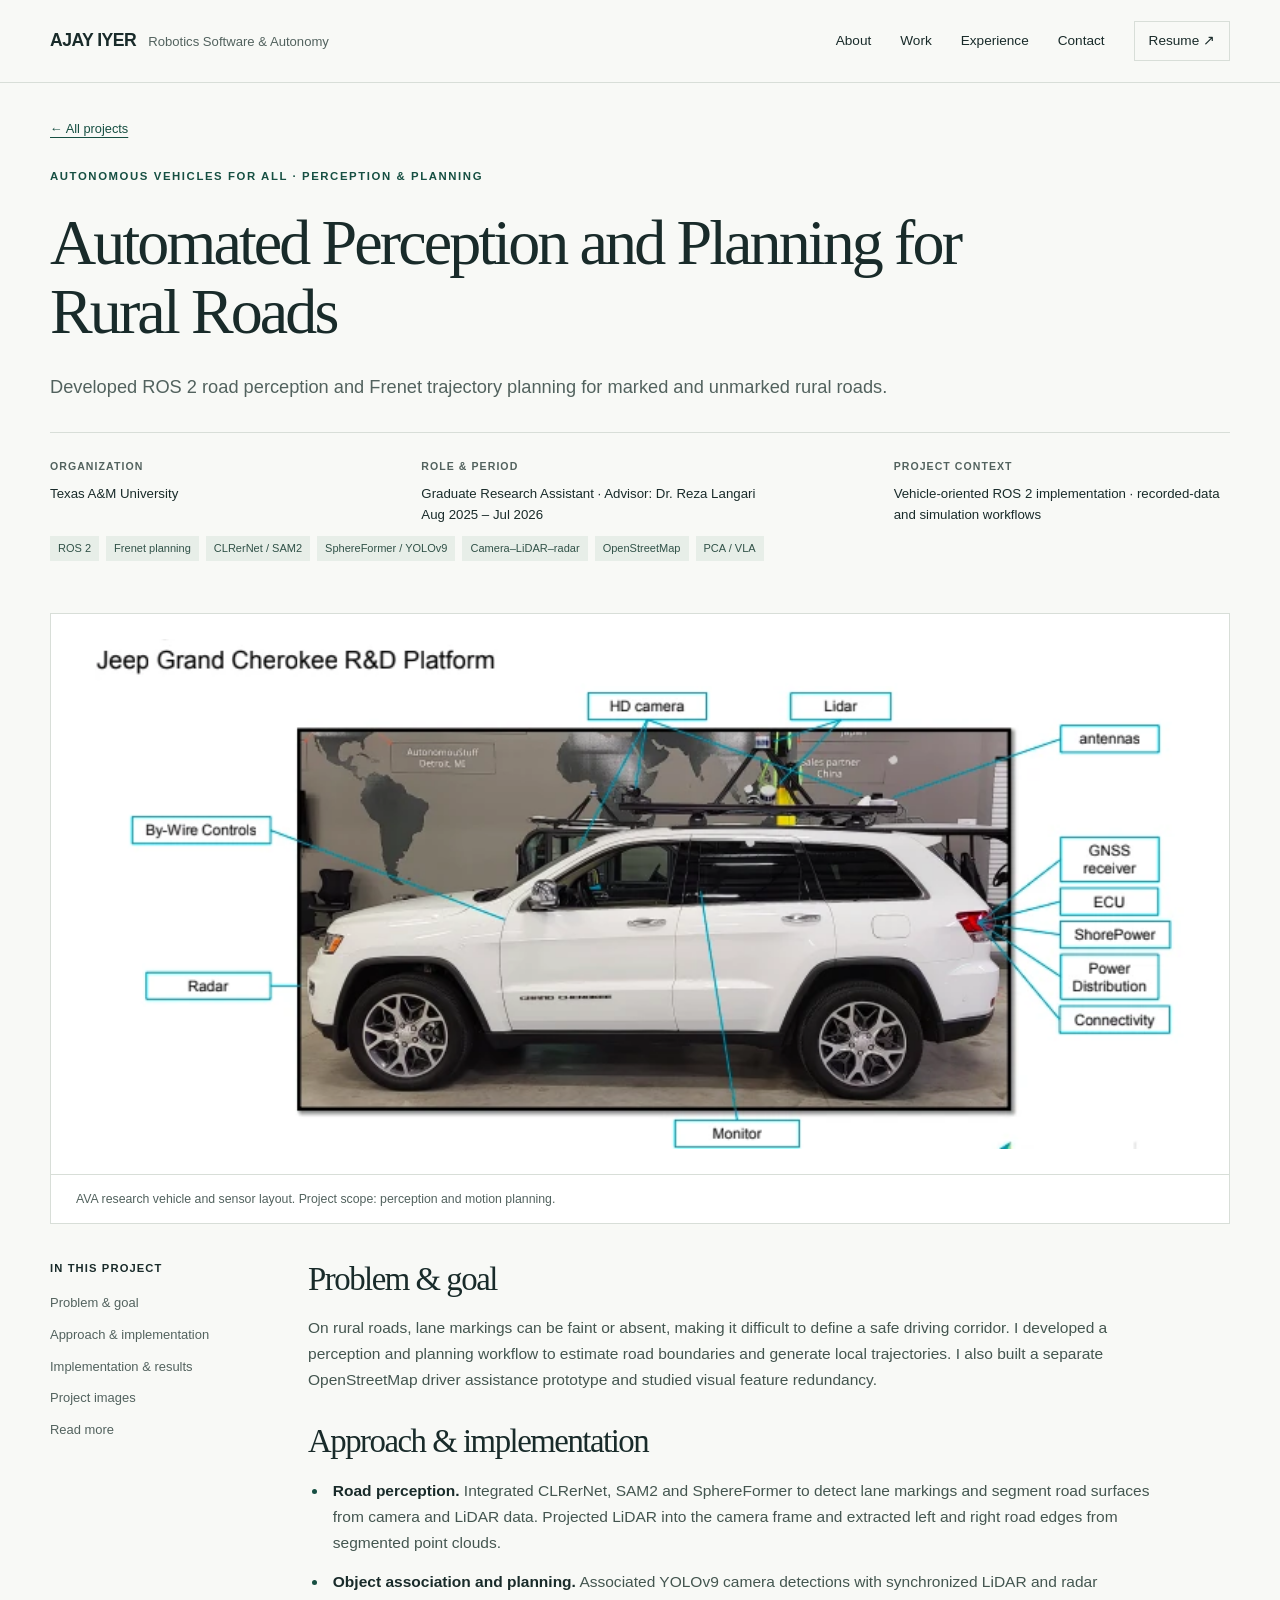
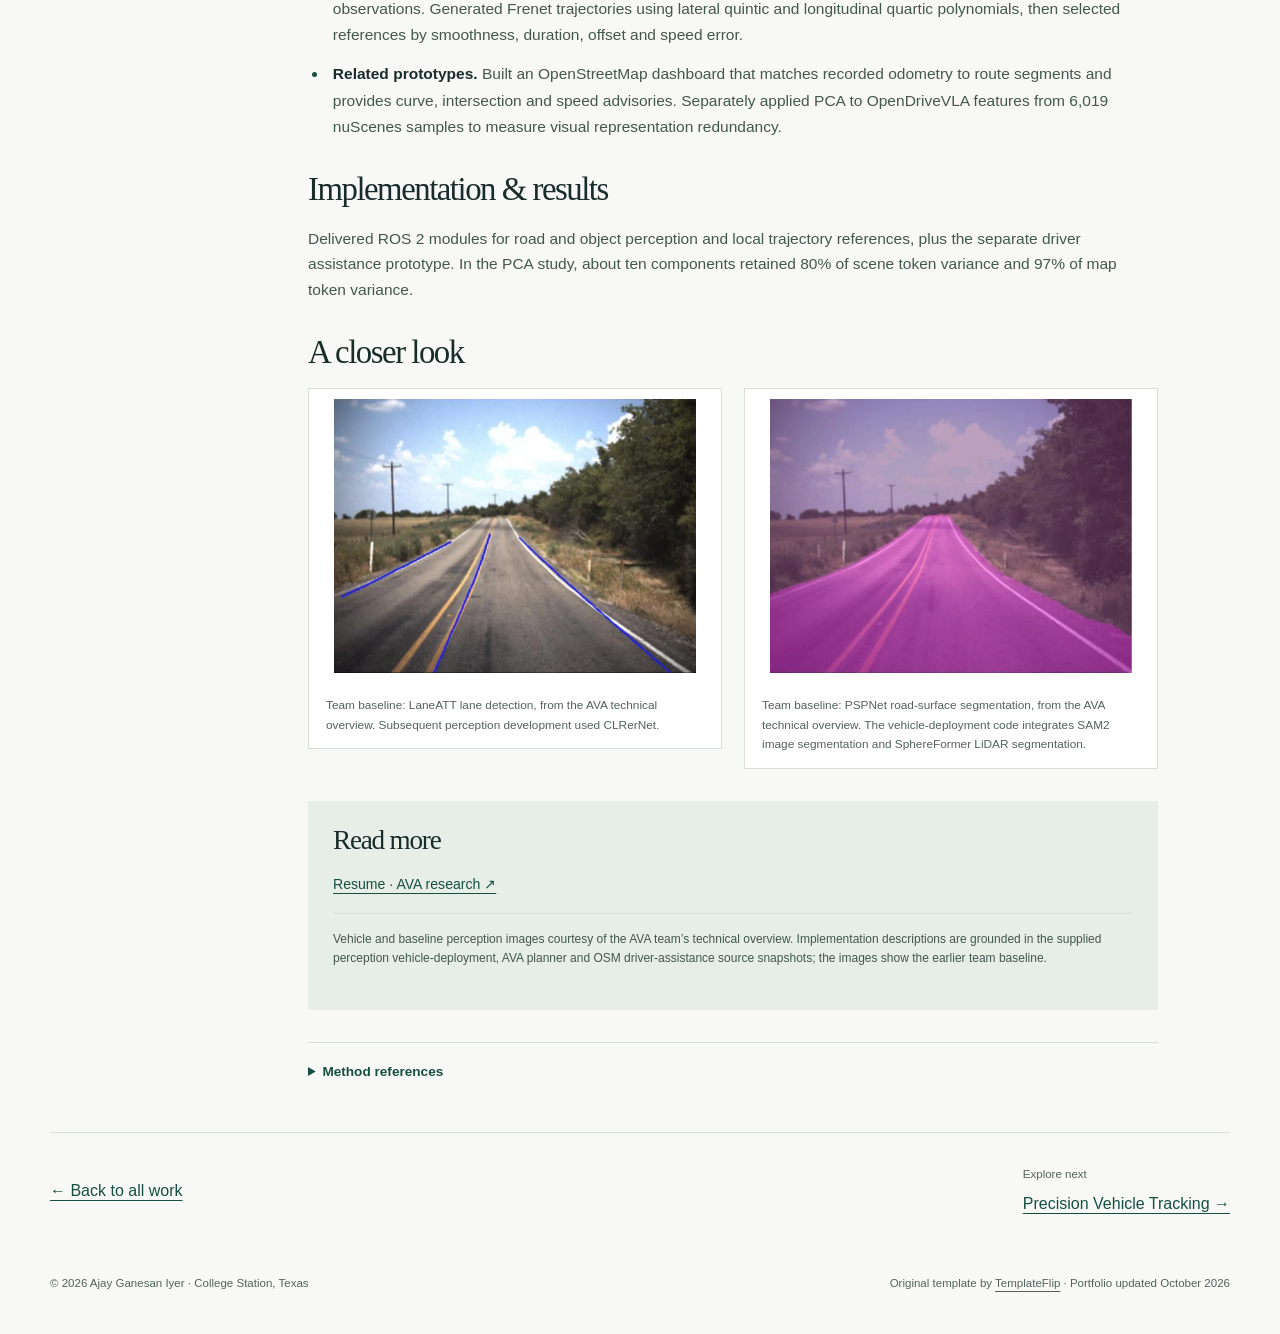
==== commit 83350ce2: "update portfolio" ====
--- a/projects/autonomous-vehicles.html
+++ b/projects/autonomous-vehicles.html
@@ -1,10 +1,10 @@
 <!doctype html>
 <html lang="en"><head><meta charset="utf-8"><meta name="viewport" content="width=device-width, initial-scale=1">
-<title>Automated Perception and Planning for Rural Roads | Ajay Iyer</title><meta name="description" content="ROS 2 perception and trajectory planning for marked and unmarked rural roads, with a complementary map-based driver-assistance prototype.">
-<meta name="theme-color" content="#164f42"><meta property="og:title" content="Automated Perception and Planning for Rural Roads | Ajay Iyer"><meta property="og:description" content="ROS 2 perception and trajectory planning for marked and unmarked rural roads, with a complementary map-based driver-assistance prototype."><meta property="og:type" content="website">
+<title>Automated Perception and Planning for Rural Roads | Ajay Iyer</title><meta name="description" content="Developed ROS 2 road perception and Frenet trajectory planning for marked and unmarked rural roads.">
+<meta name="theme-color" content="#164f42"><meta property="og:title" content="Automated Perception and Planning for Rural Roads | Ajay Iyer"><meta property="og:description" content="Developed ROS 2 road perception and Frenet trajectory planning for marked and unmarked rural roads."><meta property="og:type" content="website">
 <link rel="icon" href="../assets/favicon.svg" type="image/svg+xml"><link rel="stylesheet" href="../assets/site.css"><script src="../assets/site.js" defer></script></head><body id="top">
 <a class="skip" href="#main">Skip to content</a><header class="site-header"><div class="container header-inner">
 <a class="brand" href="../index.html">AJAY IYER<span>Robotics Software & Autonomy</span></a>
 <button class="menu-toggle" type="button" aria-expanded="false" aria-controls="navigation">Menu</button>
 <nav class="nav" id="navigation" aria-label="Main navigation"><a href="../index.html#about">About</a><a href="../index.html#portfolio">Work</a><a href="../index.html#experience">Experience</a><a href="../index.html#contact">Contact</a><a class="nav-resume" href="../assets/documents/Ajay_Iyer_Resume.pdf?v=cc300dd7d129">Resume ↗</a></nav>
-</div></header><main id="main"><div class="container"><header class="case-header"><a class="back-link" href="../index.html#portfolio">← All projects</a><p class="eyebrow">Autonomous Vehicles for All · Perception &amp; planning</p><h1>Automated Perception and Planning for Rural Roads</h1><p class="dek">ROS 2 perception and trajectory planning for marked and unmarked rural roads, with a complementary map-based driver-assistance prototype.</p><div class="case-meta"><div><strong>Organization</strong>Texas A&amp;M University</div><div><strong>Role & period</strong>Graduate Research Assistant · Advisor: Dr. Reza Langari<br>Aug 2025 – Jul 2026</div><div><strong>Project context</strong>Vehicle-oriented ROS 2 implementation · recorded-data and simulation workflows</div></div><ul class="tag-list" aria-label="Tools and methods"><li>ROS 2</li><li>Frenet planning</li><li>CLRerNet / SAM2</li><li>SphereFormer / YOLOv9</li><li>Camera–LiDAR–radar</li><li>OpenStreetMap</li><li>PCA / VLA</li></ul></header><figure class="case-cover"><img src="../assets/images/ava-vehicle.webp" alt="Annotated AVA research vehicle with its sensor locations" loading="eager" decoding="async"><figcaption>AVA research vehicle and sensor layout. Project scope: perception and motion planning.</figcaption></figure><div class="case-layout"><nav class="case-nav" aria-label="On this page"><h2>In this project</h2><a href="#challenge">Overview</a><a href="#contributions">Technical contributions</a><a href="#outcome">Implementation and findings</a><a href="#gallery">Project images</a><a href="#resources">Read more</a></nav><div class="case-body"><section id="challenge"><h2>Overview</h2><p>Rural-road driving requires useful road boundaries even when lane markings are weak or absent. This work combines camera and LiDAR perception with road-relative trajectory planning, alongside a separate OpenStreetMap prototype that provides route context and driver alerts from recorded vehicle positions.</p></section><section id="contributions"><h2>Technical contributions</h2><ul class="contribution-list"><li><strong>Road and lane perception.</strong> Integrated CLRerNet lane detection, SAM2 image segmentation and SphereFormer LiDAR semantic segmentation. Projected LiDAR measurements into the camera frame to recover spatial road boundaries; extracted left/right road edges from segmented point clouds for downstream processing.</li><li><strong>Multisensor object processing.</strong> Integrated YOLOv9 detections with synchronized LiDAR and radar observations to associate image objects with spatial detections. ROS 2 messages carry object and boundary outputs, with visualization supporting inspection of the perception pipeline.</li><li><strong>Local trajectory planning.</strong> Developed Frenet-frame candidate generation with lateral quintic and longitudinal quartic polynomials. Weighted costs balance smoothness, duration, lateral offset and target-speed error; a reference-generation node provides pose, speed and curvature targets to downstream control. Separate configurations support GPS-reference and perception-assisted planning.</li><li><strong>Map-based driver assistance.</strong> Built an OpenStreetMap route-analysis and driver-information workflow using recorded odometry. Route-segment matching drives intersection and curve warnings, lane and speed-limit displays, and rule-based speed advisories, with explicit labels for inferred map attributes. This prototype is separate from the trajectory-planner control loop.</li><li><strong>Visual-representation analysis.</strong> Applied Principal Component Analysis to OpenDriveVLA features from 6,019 nuScenes samples. The study measures feature redundancy to inform further investigation of compact visual representations.</li></ul></section><section id="outcome"><h2>Implementation and findings</h2><p>The implementation provides ROS 2 modules for road perception, multisensor object processing and local trajectory references, plus a separate recorded-odometry driver-assistance dashboard. In the feature-analysis study, approximately ten principal components retained 80% of scene-token variance and 97% of map-token variance.</p></section><section id="gallery"><h2>A closer look</h2><div class="gallery"><figure><a href="../assets/images/ava-lanes.webp" aria-label="View full-size image: Road image with colored lane-detection overlays"><img loading="lazy" src="../assets/images/ava-lanes.webp" alt="Road image with colored lane-detection overlays"></a><figcaption>Team baseline: LaneATT lane detection, from the AVA technical overview. Subsequent perception development used CLRerNet.</figcaption></figure><figure><a href="../assets/images/ava-road.webp" aria-label="View full-size image: Road image with magenta drivable-surface segmentation"><img loading="lazy" src="../assets/images/ava-road.webp" alt="Road image with magenta drivable-surface segmentation"></a><figcaption>Team baseline: PSPNet road-surface segmentation, from the AVA technical overview. The vehicle-deployment code integrates SAM2 image segmentation and SphereFormer LiDAR segmentation.</figcaption></figure></div></section><section class="resources" id="resources"><h2>Read more</h2><ul class="resource-list"><li><a href="../assets/documents/Ajay_Iyer_Resume.pdf?v=cc300dd7d129">Resume · AVA research ↗</a></li></ul><p class="source-note">Vehicle and baseline perception images courtesy of the AVA team’s technical overview. Implementation descriptions are grounded in the supplied perception vehicle-deployment, AVA planner and OSM driver-assistance source snapshots; the images show the earlier team baseline.</p></section><details class="method-references"><summary>Method references</summary><ul class="resource-list"><li><a href="https://openaccess.thecvf.com/content/WACV2024/html/Honda_CLRerNet_Improving_Confidence_of_Lane_Detection_With_LaneIoU_WACV_2024_paper.html">Honda &amp; Uchida · CLRerNet and LaneIoU ↗</a></li><li><a href="https://scikit-learn.org/stable/modules/generated/sklearn.decomposition.PCA.html">Principal Component Analysis · scikit-learn documentation ↗</a></li></ul></details></div></div><div class="next-project"><a href="../index.html#portfolio">← Back to all work</a><div><p>Explore next</p><a href="vehicle-mpc.html">Precision Vehicle Tracking →</a></div></div></div></main><footer class="site-footer"><div class="container footer-inner"><p>© 2026 Ajay Ganesan Iyer · College Station, Texas</p><p>Original template by <a href="https://templateflip.com">TemplateFlip</a> · Portfolio updated October 2026</p></div></footer></body></html>+</div></header><main id="main"><div class="container"><header class="case-header"><a class="back-link" href="../index.html#portfolio">← All projects</a><p class="eyebrow">Autonomous Vehicles for All · Perception &amp; planning</p><h1>Automated Perception and Planning for Rural Roads</h1><p class="dek">Developed ROS 2 road perception and Frenet trajectory planning for marked and unmarked rural roads.</p><div class="case-meta"><div><strong>Organization</strong>Texas A&amp;M University</div><div><strong>Role & period</strong>Graduate Research Assistant · Advisor: Dr. Reza Langari<br>Aug 2025 – Jul 2026</div><div><strong>Project context</strong>Vehicle-oriented ROS 2 implementation · recorded-data and simulation workflows</div></div><ul class="tag-list" aria-label="Tools and methods"><li>ROS 2</li><li>Frenet planning</li><li>CLRerNet / SAM2</li><li>SphereFormer / YOLOv9</li><li>Camera–LiDAR–radar</li><li>OpenStreetMap</li><li>PCA / VLA</li></ul></header><figure class="case-cover"><img src="../assets/images/ava-vehicle.webp" alt="Annotated AVA research vehicle with its sensor locations" loading="eager" decoding="async"><figcaption>AVA research vehicle and sensor layout. Project scope: perception and motion planning.</figcaption></figure><div class="case-layout"><nav class="case-nav" aria-label="On this page"><h2>In this project</h2><a href="#challenge">Problem &amp; goal</a><a href="#contributions">Approach & implementation</a><a href="#outcome">Implementation &amp; results</a><a href="#gallery">Project images</a><a href="#resources">Read more</a></nav><div class="case-body"><section id="challenge"><h2>Problem &amp; goal</h2><p>On rural roads, lane markings can be faint or absent, making it difficult to define a safe driving corridor. I developed a perception and planning workflow to estimate road boundaries and generate local trajectories. I also built a separate OpenStreetMap driver assistance prototype and studied visual feature redundancy.</p></section><section id="contributions"><h2>Approach & implementation</h2><ul class="contribution-list"><li><strong>Road perception.</strong> Integrated CLRerNet, SAM2 and SphereFormer to detect lane markings and segment road surfaces from camera and LiDAR data. Projected LiDAR into the camera frame and extracted left and right road edges from segmented point clouds.</li><li><strong>Object association and planning.</strong> Associated YOLOv9 camera detections with synchronized LiDAR and radar observations. Generated Frenet trajectories using lateral quintic and longitudinal quartic polynomials, then selected references by smoothness, duration, offset and speed error.</li><li><strong>Related prototypes.</strong> Built an OpenStreetMap dashboard that matches recorded odometry to route segments and provides curve, intersection and speed advisories. Separately applied PCA to OpenDriveVLA features from 6,019 nuScenes samples to measure visual representation redundancy.</li></ul></section><section id="outcome"><h2>Implementation &amp; results</h2><p>Delivered ROS 2 modules for road and object perception and local trajectory references, plus the separate driver assistance prototype. In the PCA study, about ten components retained 80% of scene token variance and 97% of map token variance.</p></section><section id="gallery"><h2>A closer look</h2><div class="gallery"><figure><a href="../assets/images/ava-lanes.webp" aria-label="View full-size image: Road image with colored lane-detection overlays"><img loading="lazy" src="../assets/images/ava-lanes.webp" alt="Road image with colored lane-detection overlays"></a><figcaption>Team baseline: LaneATT lane detection, from the AVA technical overview. Subsequent perception development used CLRerNet.</figcaption></figure><figure><a href="../assets/images/ava-road.webp" aria-label="View full-size image: Road image with magenta drivable-surface segmentation"><img loading="lazy" src="../assets/images/ava-road.webp" alt="Road image with magenta drivable-surface segmentation"></a><figcaption>Team baseline: PSPNet road-surface segmentation, from the AVA technical overview. The vehicle-deployment code integrates SAM2 image segmentation and SphereFormer LiDAR segmentation.</figcaption></figure></div></section><section class="resources" id="resources"><h2>Read more</h2><ul class="resource-list"><li><a href="../assets/documents/Ajay_Iyer_Resume.pdf?v=cc300dd7d129">Resume · AVA research ↗</a></li></ul><p class="source-note">Vehicle and baseline perception images courtesy of the AVA team’s technical overview. Implementation descriptions are grounded in the supplied perception vehicle-deployment, AVA planner and OSM driver-assistance source snapshots; the images show the earlier team baseline.</p></section><details class="method-references"><summary>Method references</summary><ul class="resource-list"><li><a href="https://openaccess.thecvf.com/content/WACV2024/html/Honda_CLRerNet_Improving_Confidence_of_Lane_Detection_With_LaneIoU_WACV_2024_paper.html">Honda &amp; Uchida · CLRerNet and LaneIoU ↗</a></li><li><a href="https://scikit-learn.org/stable/modules/generated/sklearn.decomposition.PCA.html">Principal Component Analysis · scikit-learn documentation ↗</a></li></ul></details></div></div><div class="next-project"><a href="../index.html#portfolio">← Back to all work</a><div><p>Explore next</p><a href="vehicle-mpc.html">Precision Vehicle Tracking →</a></div></div></div></main><footer class="site-footer"><div class="container footer-inner"><p>© 2026 Ajay Ganesan Iyer · College Station, Texas</p><p>Original template by <a href="https://templateflip.com">TemplateFlip</a> · Portfolio updated October 2026</p></div></footer></body></html>
--- a/assets/site.css
+++ b/assets/site.css
@@ -26,3 +26,5 @@
 .technical-details{margin-top:1rem}.technical-details summary{cursor:pointer;color:var(--accent, #285c50);font-weight:600}.technical-details[open] summary{margin-bottom:1rem}
 
 .contribution-list{padding-left:1.25rem}.contribution-list li{margin-bottom:.8rem;line-height:1.7}
+
+.demo-player{aspect-ratio:16/9;margin:20px 0;background:#183d34}.demo-player iframe{display:block;width:100%;height:100%;border:0}
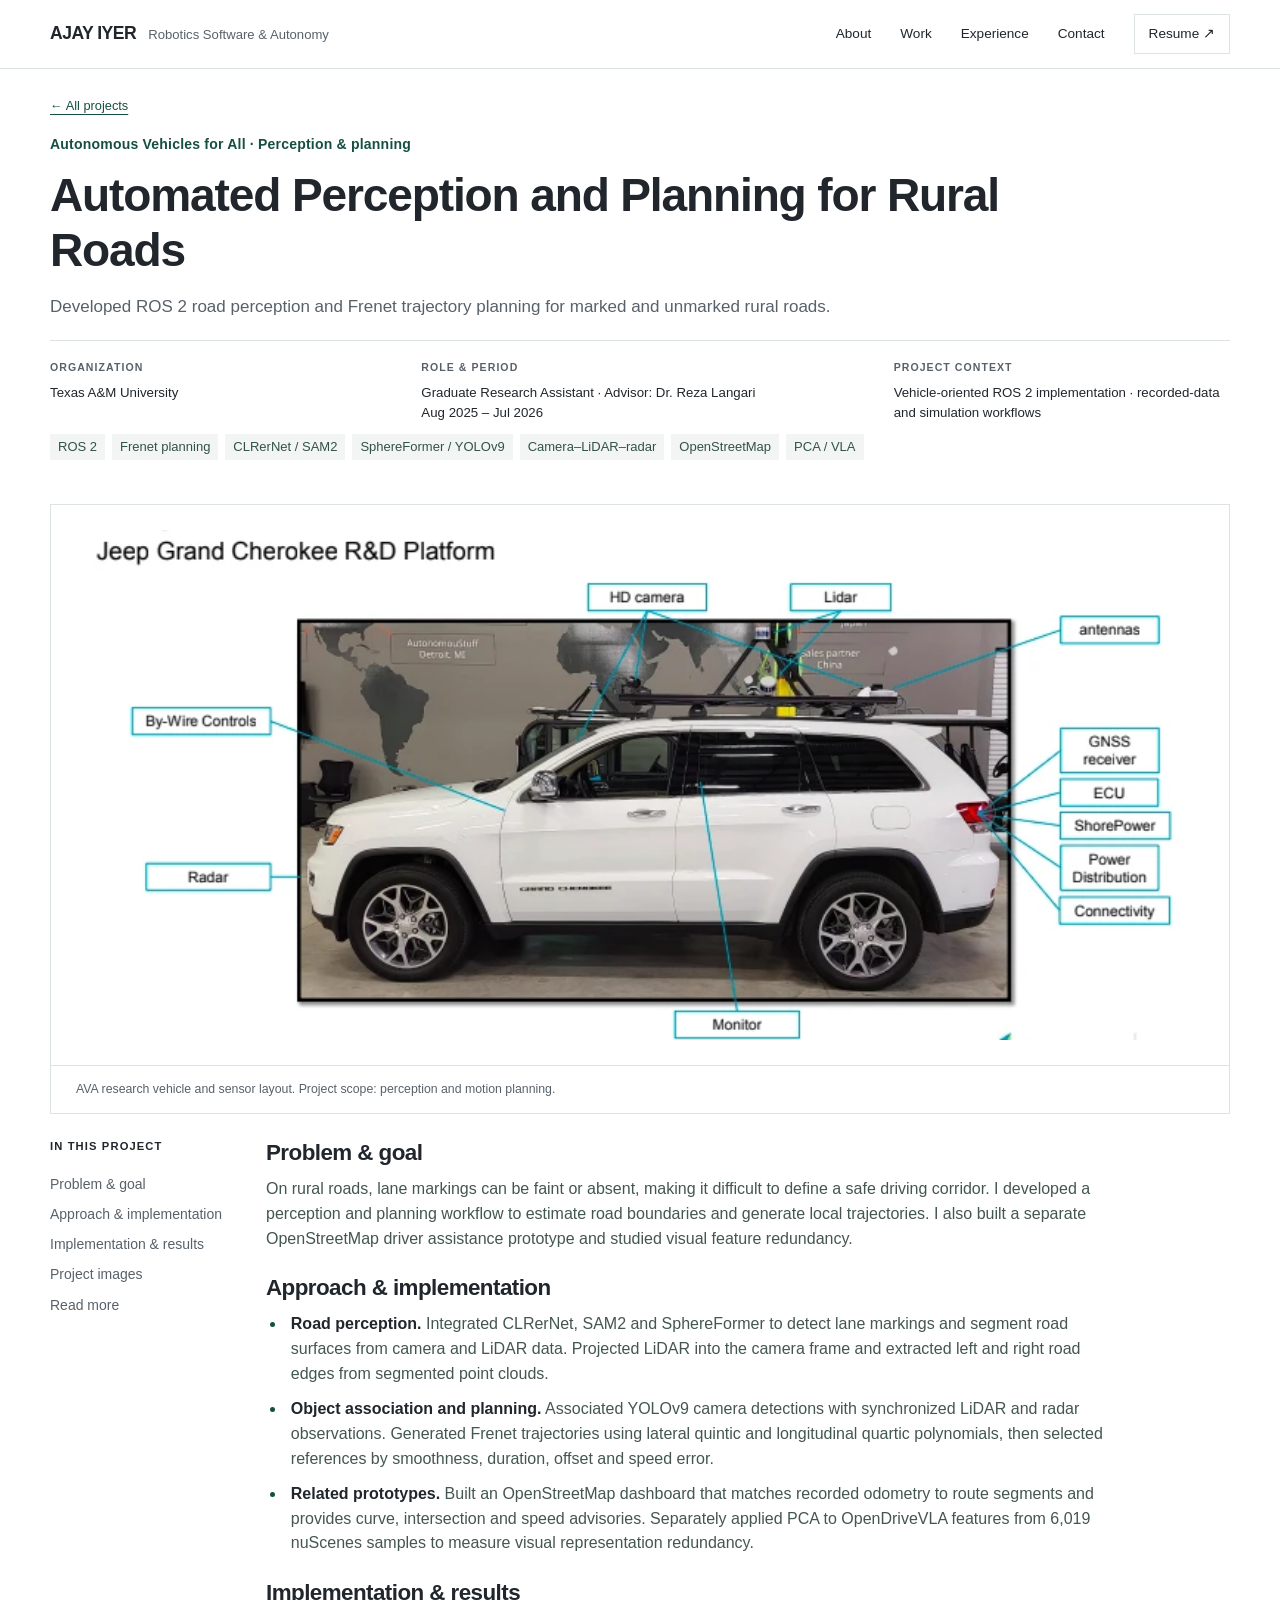
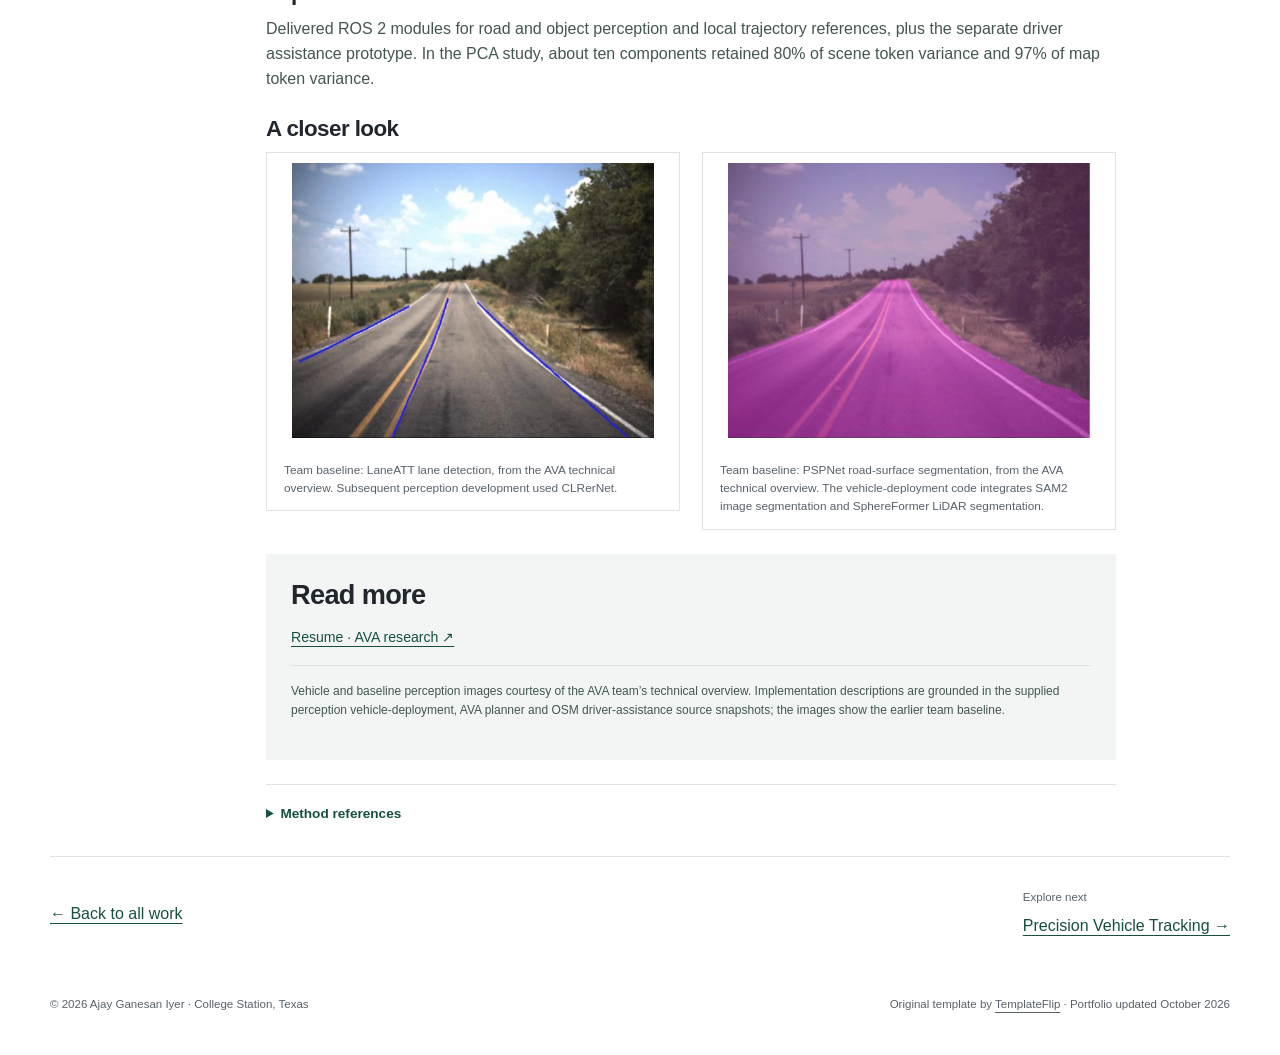
==== commit a9c412a9: "update website" ====
--- a/projects/autonomous-vehicles.html
+++ b/projects/autonomous-vehicles.html
@@ -6,5 +6,5 @@
 <a class="skip" href="#main">Skip to content</a><header class="site-header"><div class="container header-inner">
 <a class="brand" href="../index.html">AJAY IYER<span>Robotics Software & Autonomy</span></a>
 <button class="menu-toggle" type="button" aria-expanded="false" aria-controls="navigation">Menu</button>
-<nav class="nav" id="navigation" aria-label="Main navigation"><a href="../index.html#about">About</a><a href="../index.html#portfolio">Work</a><a href="../index.html#experience">Experience</a><a href="../index.html#contact">Contact</a><a class="nav-resume" href="../assets/documents/Ajay_Iyer_Resume.pdf?v=cc300dd7d129">Resume ↗</a></nav>
-</div></header><main id="main"><div class="container"><header class="case-header"><a class="back-link" href="../index.html#portfolio">← All projects</a><p class="eyebrow">Autonomous Vehicles for All · Perception &amp; planning</p><h1>Automated Perception and Planning for Rural Roads</h1><p class="dek">Developed ROS 2 road perception and Frenet trajectory planning for marked and unmarked rural roads.</p><div class="case-meta"><div><strong>Organization</strong>Texas A&amp;M University</div><div><strong>Role & period</strong>Graduate Research Assistant · Advisor: Dr. Reza Langari<br>Aug 2025 – Jul 2026</div><div><strong>Project context</strong>Vehicle-oriented ROS 2 implementation · recorded-data and simulation workflows</div></div><ul class="tag-list" aria-label="Tools and methods"><li>ROS 2</li><li>Frenet planning</li><li>CLRerNet / SAM2</li><li>SphereFormer / YOLOv9</li><li>Camera–LiDAR–radar</li><li>OpenStreetMap</li><li>PCA / VLA</li></ul></header><figure class="case-cover"><img src="../assets/images/ava-vehicle.webp" alt="Annotated AVA research vehicle with its sensor locations" loading="eager" decoding="async"><figcaption>AVA research vehicle and sensor layout. Project scope: perception and motion planning.</figcaption></figure><div class="case-layout"><nav class="case-nav" aria-label="On this page"><h2>In this project</h2><a href="#challenge">Problem &amp; goal</a><a href="#contributions">Approach & implementation</a><a href="#outcome">Implementation &amp; results</a><a href="#gallery">Project images</a><a href="#resources">Read more</a></nav><div class="case-body"><section id="challenge"><h2>Problem &amp; goal</h2><p>On rural roads, lane markings can be faint or absent, making it difficult to define a safe driving corridor. I developed a perception and planning workflow to estimate road boundaries and generate local trajectories. I also built a separate OpenStreetMap driver assistance prototype and studied visual feature redundancy.</p></section><section id="contributions"><h2>Approach & implementation</h2><ul class="contribution-list"><li><strong>Road perception.</strong> Integrated CLRerNet, SAM2 and SphereFormer to detect lane markings and segment road surfaces from camera and LiDAR data. Projected LiDAR into the camera frame and extracted left and right road edges from segmented point clouds.</li><li><strong>Object association and planning.</strong> Associated YOLOv9 camera detections with synchronized LiDAR and radar observations. Generated Frenet trajectories using lateral quintic and longitudinal quartic polynomials, then selected references by smoothness, duration, offset and speed error.</li><li><strong>Related prototypes.</strong> Built an OpenStreetMap dashboard that matches recorded odometry to route segments and provides curve, intersection and speed advisories. Separately applied PCA to OpenDriveVLA features from 6,019 nuScenes samples to measure visual representation redundancy.</li></ul></section><section id="outcome"><h2>Implementation &amp; results</h2><p>Delivered ROS 2 modules for road and object perception and local trajectory references, plus the separate driver assistance prototype. In the PCA study, about ten components retained 80% of scene token variance and 97% of map token variance.</p></section><section id="gallery"><h2>A closer look</h2><div class="gallery"><figure><a href="../assets/images/ava-lanes.webp" aria-label="View full-size image: Road image with colored lane-detection overlays"><img loading="lazy" src="../assets/images/ava-lanes.webp" alt="Road image with colored lane-detection overlays"></a><figcaption>Team baseline: LaneATT lane detection, from the AVA technical overview. Subsequent perception development used CLRerNet.</figcaption></figure><figure><a href="../assets/images/ava-road.webp" aria-label="View full-size image: Road image with magenta drivable-surface segmentation"><img loading="lazy" src="../assets/images/ava-road.webp" alt="Road image with magenta drivable-surface segmentation"></a><figcaption>Team baseline: PSPNet road-surface segmentation, from the AVA technical overview. The vehicle-deployment code integrates SAM2 image segmentation and SphereFormer LiDAR segmentation.</figcaption></figure></div></section><section class="resources" id="resources"><h2>Read more</h2><ul class="resource-list"><li><a href="../assets/documents/Ajay_Iyer_Resume.pdf?v=cc300dd7d129">Resume · AVA research ↗</a></li></ul><p class="source-note">Vehicle and baseline perception images courtesy of the AVA team’s technical overview. Implementation descriptions are grounded in the supplied perception vehicle-deployment, AVA planner and OSM driver-assistance source snapshots; the images show the earlier team baseline.</p></section><details class="method-references"><summary>Method references</summary><ul class="resource-list"><li><a href="https://openaccess.thecvf.com/content/WACV2024/html/Honda_CLRerNet_Improving_Confidence_of_Lane_Detection_With_LaneIoU_WACV_2024_paper.html">Honda &amp; Uchida · CLRerNet and LaneIoU ↗</a></li><li><a href="https://scikit-learn.org/stable/modules/generated/sklearn.decomposition.PCA.html">Principal Component Analysis · scikit-learn documentation ↗</a></li></ul></details></div></div><div class="next-project"><a href="../index.html#portfolio">← Back to all work</a><div><p>Explore next</p><a href="vehicle-mpc.html">Precision Vehicle Tracking →</a></div></div></div></main><footer class="site-footer"><div class="container footer-inner"><p>© 2026 Ajay Ganesan Iyer · College Station, Texas</p><p>Original template by <a href="https://templateflip.com">TemplateFlip</a> · Portfolio updated October 2026</p></div></footer></body></html>+<nav class="nav" id="navigation" aria-label="Main navigation"><a href="../index.html#about">About</a><a href="../index.html#portfolio">Work</a><a href="../index.html#experience">Experience</a><a href="../index.html#contact">Contact</a><a class="nav-resume" href="../assets/documents/Ajay_Iyer_Resume.pdf?v=ccaf976e1b78">Resume ↗</a></nav>
+</div></header><main id="main"><div class="container"><header class="case-header"><a class="back-link" href="../index.html#portfolio">← All projects</a><p class="eyebrow">Autonomous Vehicles for All · Perception &amp; planning</p><h1>Automated Perception and Planning for Rural Roads</h1><p class="dek">Developed ROS 2 road perception and Frenet trajectory planning for marked and unmarked rural roads.</p><div class="case-meta"><div><strong>Organization</strong>Texas A&amp;M University</div><div><strong>Role & period</strong>Graduate Research Assistant · Advisor: Dr. Reza Langari<br>Aug 2025 – Jul 2026</div><div><strong>Project context</strong>Vehicle-oriented ROS 2 implementation · recorded-data and simulation workflows</div></div><ul class="tag-list" aria-label="Tools and methods"><li>ROS 2</li><li>Frenet planning</li><li>CLRerNet / SAM2</li><li>SphereFormer / YOLOv9</li><li>Camera–LiDAR–radar</li><li>OpenStreetMap</li><li>PCA / VLA</li></ul></header><figure class="case-cover"><img src="../assets/images/ava-vehicle.webp" alt="Annotated AVA research vehicle with its sensor locations" loading="eager" decoding="async"><figcaption>AVA research vehicle and sensor layout. Project scope: perception and motion planning.</figcaption></figure><div class="case-layout"><nav class="case-nav" aria-label="On this page"><h2>In this project</h2><a href="#challenge">Problem &amp; goal</a><a href="#contributions">Approach & implementation</a><a href="#outcome">Implementation &amp; results</a><a href="#gallery">Project images</a><a href="#resources">Read more</a></nav><div class="case-body"><section id="challenge"><h2>Problem &amp; goal</h2><p>On rural roads, lane markings can be faint or absent, making it difficult to define a safe driving corridor. I developed a perception and planning workflow to estimate road boundaries and generate local trajectories. I also built a separate OpenStreetMap driver assistance prototype and studied visual feature redundancy.</p></section><section id="contributions"><h2>Approach & implementation</h2><ul class="contribution-list"><li><strong>Road perception.</strong> Integrated CLRerNet, SAM2 and SphereFormer to detect lane markings and segment road surfaces from camera and LiDAR data. Projected LiDAR into the camera frame and extracted left and right road edges from segmented point clouds.</li><li><strong>Object association and planning.</strong> Associated YOLOv9 camera detections with synchronized LiDAR and radar observations. Generated Frenet trajectories using lateral quintic and longitudinal quartic polynomials, then selected references by smoothness, duration, offset and speed error.</li><li><strong>Related prototypes.</strong> Built an OpenStreetMap dashboard that matches recorded odometry to route segments and provides curve, intersection and speed advisories. Separately applied PCA to OpenDriveVLA features from 6,019 nuScenes samples to measure visual representation redundancy.</li></ul></section><section id="outcome"><h2>Implementation &amp; results</h2><p>Delivered ROS 2 modules for road and object perception and local trajectory references, plus the separate driver assistance prototype. In the PCA study, about ten components retained 80% of scene token variance and 97% of map token variance.</p></section><section id="gallery"><h2>A closer look</h2><div class="gallery"><figure><a href="../assets/images/ava-lanes.webp" aria-label="View full-size image: Road image with colored lane-detection overlays"><img loading="lazy" src="../assets/images/ava-lanes.webp" alt="Road image with colored lane-detection overlays"></a><figcaption>Team baseline: LaneATT lane detection, from the AVA technical overview. Subsequent perception development used CLRerNet.</figcaption></figure><figure><a href="../assets/images/ava-road.webp" aria-label="View full-size image: Road image with magenta drivable-surface segmentation"><img loading="lazy" src="../assets/images/ava-road.webp" alt="Road image with magenta drivable-surface segmentation"></a><figcaption>Team baseline: PSPNet road-surface segmentation, from the AVA technical overview. The vehicle-deployment code integrates SAM2 image segmentation and SphereFormer LiDAR segmentation.</figcaption></figure></div></section><section class="resources" id="resources"><h2>Read more</h2><ul class="resource-list"><li><a href="../assets/documents/Ajay_Iyer_Resume.pdf?v=ccaf976e1b78">Resume · AVA research ↗</a></li></ul><p class="source-note">Vehicle and baseline perception images courtesy of the AVA team’s technical overview. Implementation descriptions are grounded in the supplied perception vehicle-deployment, AVA planner and OSM driver-assistance source snapshots; the images show the earlier team baseline.</p></section><details class="method-references"><summary>Method references</summary><ul class="resource-list"><li><a href="https://openaccess.thecvf.com/content/WACV2024/html/Honda_CLRerNet_Improving_Confidence_of_Lane_Detection_With_LaneIoU_WACV_2024_paper.html">Honda &amp; Uchida · CLRerNet and LaneIoU ↗</a></li><li><a href="https://scikit-learn.org/stable/modules/generated/sklearn.decomposition.PCA.html">Principal Component Analysis · scikit-learn documentation ↗</a></li></ul></details></div></div><div class="next-project"><a href="../index.html#portfolio">← Back to all work</a><div><p>Explore next</p><a href="vehicle-mpc.html">Precision Vehicle Tracking →</a></div></div></div></main><footer class="site-footer"><div class="container footer-inner"><p>© 2026 Ajay Ganesan Iyer · College Station, Texas</p><p>Original template by <a href="https://templateflip.com">TemplateFlip</a> · Portfolio updated October 2026</p></div></footer></body></html>
--- a/assets/site.css
+++ b/assets/site.css
@@ -1,5 +1,5 @@
-:root{--paper:#f8f9f6;--ink:#192b2a;--muted:#52625e;--line:#d8ded8;--green:#164f42;--pale:#e7eee8;--white:#fff;--accent:#a24d37}*{box-sizing:border-box}html{scroll-behavior:smooth;scroll-padding-top:100px}body{margin:0;background:var(--paper);color:var(--ink);font-family:Arial,Helvetica,sans-serif;font-size:16px;line-height:1.65}a{color:var(--green);text-underline-offset:4px}a:hover{color:#9a432f}button,a{-webkit-tap-highlight-color:transparent}button{font:inherit;cursor:pointer}a:focus-visible,button:focus-visible,summary:focus-visible{outline:3px solid var(--accent);outline-offset:5px}img{display:block;max-width:100%;height:auto}figure{margin:0}h1,h2,h3,h4,p{margin-top:0}h1,h2{font-family:Georgia,'Times New Roman',serif;font-weight:400;line-height:1.08;letter-spacing:-.045em}h1{font-size:clamp(3rem,5.8vw,5.5rem);margin-bottom:26px}h2{font-size:clamp(2.25rem,4vw,3.6rem);margin-bottom:22px}h3{font-size:1.35rem;line-height:1.3;letter-spacing:-.025em;margin-bottom:14px}h4{font-size:1.02rem;margin-bottom:8px}p{margin-bottom:16px}.container{width:min(1180px,calc(100% - 80px));margin-inline:auto}.skip{position:fixed;top:-80px;left:20px;z-index:99;background:white;padding:12px}.skip:focus{top:10px}.site-header{position:sticky;top:0;z-index:20;background:rgba(248,249,246,.97);border-bottom:1px solid var(--line)}.header-inner{min-height:82px;display:flex;align-items:center;justify-content:space-between;gap:25px}.brand{color:var(--ink);text-decoration:none;font-weight:700;font-size:1.1rem;letter-spacing:-.03em}.brand span{color:var(--muted);font-weight:400;margin-left:12px;font-size:.82rem;letter-spacing:0}.nav{display:flex;align-items:center;gap:29px}.nav a{font-size:.85rem;text-decoration:none;color:var(--ink)}.nav a:hover{text-decoration:underline}.nav .nav-resume{border:1px solid var(--line);padding:8px 14px}.menu-toggle{display:none;background:transparent;border:1px solid var(--line);padding:6px 12px}.eyebrow{font-size:.71rem;text-transform:uppercase;letter-spacing:.14em;font-weight:700;color:var(--green);margin-bottom:22px}.hero{padding:56px 0 44px;display:grid;grid-template-columns:1.35fr .85fr;gap:70px;align-items:center}.hero h1 em{font-weight:400;color:var(--green)}.hero .intro{font-size:1.1rem;max-width:590px;color:var(--muted);line-height:1.75}.hero-portrait{position:relative}.hero-portrait img{width:100%;aspect-ratio:4/4.6;object-fit:cover;object-position:28% 70%;border-radius:2px}.photo-note{display:flex;justify-content:space-between;gap:10px;font-size:.72rem;color:var(--muted);padding-top:14px}.actions{display:flex;align-items:center;flex-wrap:wrap;gap:14px;margin-top:28px}.button{display:inline-flex;justify-content:center;align-items:center;gap:18px;text-decoration:none;background:var(--green);color:white;border:1px solid var(--green);padding:12px 21px;font-size:.87rem;font-weight:600}.button:hover{background:#103a30;color:white}.button.secondary{background:transparent;color:var(--green)}.button.secondary:hover{background:var(--pale)}.text-link{font-size:.88rem;font-weight:600}.credentials{display:flex;flex-wrap:wrap;gap:16px 34px;padding:22px 0;border-top:1px solid var(--line);border-bottom:1px solid var(--line);font-size:.8rem;color:var(--muted)}.credentials strong{color:var(--ink);font-weight:600}.section{padding:60px 0}.section-heading{display:flex;align-items:end;justify-content:space-between;gap:36px;margin-bottom:26px}.section-heading h2{margin-bottom:0}.section-heading>p{max-width:390px;font-size:.92rem;color:var(--muted);margin-bottom:2px}.section-heading .eyebrow{margin-bottom:12px}.featured{display:grid;grid-template-columns:1.08fr 1fr;border:1px solid var(--line);background:white;margin-bottom:26px}.feature-visual{min-height:400px;background:var(--white);display:flex;align-items:center;overflow:hidden}.feature-visual>img{width:100%;height:100%;max-height:530px;object-fit:cover}.feature-content{padding:32px;display:flex;flex-direction:column;justify-content:center}.feature-content h3{font-family:Georgia,serif;font-size:2.35rem;font-weight:400;line-height:1.12}.feature-content>p{color:var(--muted);font-size:.95rem}.status{font-size:.68rem;letter-spacing:.08em;text-transform:uppercase;color:var(--muted);margin-bottom:16px}.tag-list{display:flex;gap:7px;flex-wrap:wrap;margin:10px 0 24px;list-style:none;padding:0}.tag-list li{font-size:.69rem;padding:3px 8px;background:var(--pale);color:#315248}.feature-bottom{display:grid;grid-template-columns:1fr 1fr;gap:26px}.compact-feature{padding:26px;border:1px solid var(--line);background:white}.compact-feature .number{font-family:Georgia,serif;color:var(--accent);font-size:1.7rem;float:right;line-height:1}.compact-feature h3{max-width:85%;font-size:1.55rem}.compact-feature p{font-size:.91rem;color:var(--muted)}.project-filters{display:flex;flex-wrap:wrap;gap:9px;margin:30px 0 24px}.filter{border:1px solid var(--line);padding:8px 16px;font-size:.8rem;background:transparent;color:var(--ink)}.filter[aria-pressed=true]{background:var(--green);border-color:var(--green);color:white}.project-grid{display:grid;grid-template-columns:repeat(3,1fr);gap:32px 24px}.project-card{min-width:0;display:flex;flex-direction:column;border-bottom:1px solid var(--line);padding-bottom:26px}.project-card[hidden]{display:none}.card-image{display:block;min-height:240px;background:#e8ece7;margin-bottom:22px;aspect-ratio:1.5;overflow:hidden;text-decoration:none}.card-image img{width:100%;height:100%;object-fit:contain;transition:transform .25s}.card-image:hover img{transform:scale(1.025)}.project-card .status{font-size:.61rem;margin-bottom:10px}.project-card h3 a{text-decoration:none;color:var(--ink)}.project-card h3 a:hover{text-decoration:underline}.project-card>p{font-size:.87rem;color:var(--muted)}.project-card>.text-link{margin-top:auto;align-self:start}.filter-status{font-size:.78rem;color:var(--muted);margin:0 0 20px}.diagram-preview{width:100%;padding:34px;color:var(--ink);background:var(--white)}.diagram-preview .diagram-title{font-size:.7rem;letter-spacing:.12em;text-transform:uppercase;color:var(--muted);margin-bottom:24px}.diagram-preview .flow-line{font-family:Georgia,serif;font-size:clamp(1.2rem,2.3vw,2.1rem);line-height:1.3;padding:12px 0;border-top:1px solid var(--line)}.diagram-preview .flow-line span{font:normal .7rem Arial;color:var(--muted);margin-right:18px;vertical-align:middle}.diagram-preview small{display:block;font-size:.72rem;color:var(--muted);margin-top:22px}.card-image .diagram-preview{height:100%;padding:25px}.card-image .diagram-title{font-size:.61rem;margin-bottom:16px}.card-image .flow-line{font-size:1.15rem;padding:7px 0}.card-image .diagram-preview small{margin-top:10px;font-size:.6rem}.about-band{background:var(--pale)}.about-layout{display:grid;grid-template-columns:.75fr 1.25fr;gap:80px}.about-copy p{color:#40554d;font-size:1rem}.about-copy .lead{font-size:1.25rem;color:var(--ink)}.skills-grid{display:grid;grid-template-columns:1fr 1fr;gap:26px 38px;margin-top:26px}.skills-grid p{font-size:.86rem;margin:0}.timeline-row{display:grid;grid-template-columns:190px 1fr;gap:36px;padding:22px 0;border-top:1px solid var(--line)}.timeline-date{font-size:.81rem;color:var(--muted)}.timeline-row h3{font-size:1.13rem;margin-bottom:6px}.timeline-row .role{font-size:.86rem;color:var(--green);margin-bottom:8px}.timeline-row p{font-size:.88rem;color:var(--muted);max-width:720px;margin-bottom:0}.timeline-row a{display:inline-block;margin-top:10px;font-size:.81rem}.education{margin-top:32px;border-top:1px solid var(--line);padding-top:26px;display:grid;grid-template-columns:repeat(3,1fr);gap:35px}.education h3{font-size:1rem}.education p{font-size:.84rem;color:var(--muted);margin:0}.publication{border-top:1px solid var(--line);padding:24px 0;display:grid;grid-template-columns:70px 1fr;gap:24px}.publication .year{font-size:.8rem;color:var(--muted)}.publication h3{font-size:1.05rem;margin-bottom:6px}.publication p{font-size:.84rem;color:var(--muted);margin-bottom:5px}.award{font-weight:700;color:var(--green)!important}.extra-work{border-top:1px solid var(--line);padding-top:26px;margin-top:32px}.extra-work summary{font-weight:600;cursor:pointer}.extra-grid{display:grid;grid-template-columns:repeat(2,1fr);gap:30px;margin-top:30px}.extra-grid p{font-size:.87rem;color:var(--muted)}.contact{background:var(--green);color:white;padding:48px 0}.contact-layout{display:flex;justify-content:space-between;align-items:center;gap:45px}.contact h2{margin-bottom:14px;font-size:2.7rem}.contact .eyebrow,.contact p{color:#d0e2d7}.contact p{font-size:.9rem;max-width:580px;margin-bottom:0}.contact a{color:white}.contact-links{display:flex;flex-direction:column;gap:12px;min-width:240px}.contact-links a{font-size:.88rem}.site-footer{padding:25px 0;font-size:.72rem;color:var(--muted)}.footer-inner{display:flex;gap:20px;justify-content:space-between}.site-footer a{color:var(--muted)}.case-header{padding:32px 0 28px}.back-link{font-size:.8rem;display:inline-block;margin-bottom:28px}.case-header h1{font-size:clamp(2.7rem,5vw,4.6rem);max-width:950px}.case-header .dek{font-size:1.14rem;color:var(--muted);max-width:880px}.case-meta{display:grid;grid-template-columns:1fr 1.3fr 1fr;gap:35px;border-top:1px solid var(--line);padding-top:25px;margin-top:30px;font-size:.83rem}.case-meta strong{display:block;font-size:.66rem;text-transform:uppercase;letter-spacing:.1em;margin-bottom:7px;color:var(--muted)}.case-cover{background:white;border:1px solid var(--line)}.case-cover>img{width:100%;max-height:560px;object-fit:contain;padding:25px}.case-cover .diagram-preview{padding:28px 48px}.case-cover figcaption{padding:14px 25px;font-size:.77rem;color:var(--muted);border-top:1px solid var(--line)}.case-layout{display:grid;grid-template-columns:210px 1fr;gap:48px;padding:38px 0 48px}.case-nav{align-self:start;position:sticky;top:115px}.case-nav h2{font-family:Arial;font-size:.7rem;font-weight:700;letter-spacing:.1em;text-transform:uppercase;margin-bottom:20px}.case-nav a{display:block;font-size:.81rem;margin-bottom:13px;text-decoration:none;color:var(--muted)}.case-nav a:hover{text-decoration:underline}.case-body{max-width:850px;min-width:0}.case-body section{margin-bottom:32px}.case-body h2{font-size:2.05rem;margin-bottom:18px}.case-body h3{font-size:1.07rem;margin:22px 0 8px}.case-body p{font-size:.97rem;color:#445650}.process{list-style:none;counter-reset:step;display:flex;flex-wrap:wrap;gap:10px;padding:0;margin:28px 0}.process li{flex:1 1 100px;border:1px solid var(--line);padding:16px 12px;font-size:.72rem;background:white;line-height:1.4}.process li:before{counter-increment:step;content:'0' counter(step);display:block;font:1.1rem Georgia;color:var(--green);margin-bottom:12px}.gallery{display:grid;grid-template-columns:repeat(2,minmax(0,1fr));gap:22px}.gallery figure{background:white;border:1px solid var(--line);align-self:start}.gallery figure a{display:block}.gallery img{width:100%;aspect-ratio:1.4;object-fit:contain;padding:10px}.gallery figcaption{padding:13px 17px;font-size:.74rem;color:var(--muted)}.video-shell{min-height:180px;padding:24px;background:#183d34;display:grid;place-items:center;border:1px solid var(--line);margin:20px 0 12px}.video-button{text-decoration:none;text-align:center;background:transparent;color:white;border:1px solid #90a79b;padding:14px 24px;max-width:85%}.video-button:hover{color:white;background:#24584b}.video-fallback{font-size:.8rem!important}.resources{padding:25px;background:var(--pale)}.resources h2{font-size:1.7rem}.resource-list{padding:0;list-style:none}.resource-list li{margin:12px 0;font-size:.88rem}.source-note{font-size:.75rem!important;border-top:1px solid var(--line);padding-top:16px}.next-project{border-top:1px solid var(--line);padding:32px 0;display:flex;justify-content:space-between;align-items:center;gap:20px}.next-project p{font-size:.72rem;color:var(--muted);margin-bottom:7px}.next-project a{font-size:1rem}.media-demo{max-width:800px;margin-top:30px}.media-demo video{width:100%;background:#172b28}.media-demo figcaption{font-size:.77rem;color:var(--muted);padding-top:10px}
-@media(min-width:1600px){.container{width:min(1260px,calc(100% - 120px))}}@media(max-width:1000px){.container{width:calc(100% - 48px)}.nav{gap:18px}.brand span{display:none}.hero{gap:35px}.feature-content{padding:28px}.feature-content h3{font-size:2rem}.project-grid{grid-template-columns:repeat(2,1fr)}.about-layout{gap:40px}.case-layout{grid-template-columns:160px 1fr;gap:35px}.case-meta{gap:20px}.timeline-row{grid-template-columns:160px 1fr}.contact-layout{align-items:start}}@media(max-width:680px){html{scroll-padding-top:90px}.container{width:calc(100% - 36px)}.header-inner{min-height:70px;flex-wrap:wrap;gap:0}.brand{font-size:1rem}.menu-toggle{display:block}.nav{width:100%;padding:15px 0 22px;gap:17px;flex-wrap:wrap;display:flex}.js .nav{display:none}.js .nav.is-open{display:flex}.hero{grid-template-columns:1fr;padding:34px 0 26px;gap:24px}.hero h1{font-size:3.3rem}.hero .intro{font-size:1rem}.hero-portrait img{aspect-ratio:1.5;object-position:50% 65%}.photo-note{font-size:.68rem}.credentials{gap:10px 20px;font-size:.73rem}.section{padding:40px 0}.section-heading{display:block;margin-bottom:26px}.section-heading>p{margin-top:18px}.section-heading h2{font-size:2.6rem}.featured,.feature-bottom,.project-grid,.about-layout,.education,.skills-grid,.extra-grid{grid-template-columns:1fr}.feature-visual{min-height:290px}.feature-content{padding:27px}.compact-feature{padding:27px}.feature-bottom{gap:18px}.project-grid{gap:30px}.card-image{aspect-ratio:1.65}.card-image .flow-line{font-size:1.45rem}.card-image .diagram-preview{padding:24px}.about-layout{gap:20px}.skills-grid{gap:22px}.timeline-row{grid-template-columns:1fr;gap:10px;padding:25px 0}.education{gap:25px}.publication{grid-template-columns:45px 1fr;gap:14px}.contact-layout{flex-direction:column;gap:28px}.contact h2{font-size:2.4rem}.contact-links{min-width:0}.footer-inner{display:block}.footer-inner p{margin-bottom:8px}.case-header{padding-top:28px}.back-link{margin-bottom:24px}.case-header h1{font-size:2.8rem}.case-header .dek{font-size:1rem}.case-meta{grid-template-columns:1fr;gap:18px}.case-cover>img{padding:12px}.case-cover .diagram-preview{padding:22px}.case-cover .flow-line{font-size:1.5rem}.case-layout{display:block;padding:30px 0 40px}.case-nav{position:static;border-bottom:1px solid var(--line);padding-bottom:16px;margin-bottom:26px}.case-nav h2{margin-bottom:15px}.case-nav a{display:inline-block;margin:0 18px 10px 0}.gallery{grid-template-columns:1fr}.next-project{align-items:start}.next-project>a{max-width:42%;text-align:right}.diagram-preview .flow-line{font-size:1.6rem}}
+:root{--paper:#fff;--ink:#20262c;--muted:#58616a;--line:#dde2e5;--green:#164f42;--pale:#f2f5f4;--white:#fff;--accent:#a24d37}*{box-sizing:border-box}html{scroll-behavior:smooth;scroll-padding-top:100px}body{margin:0;background:var(--paper);color:var(--ink);font-family:Inter,"Segoe UI",Roboto,"Helvetica Neue",Arial,sans-serif;font-size:16px;line-height:1.55}a{color:var(--green);text-underline-offset:4px}a:hover{color:#9a432f}button,a{-webkit-tap-highlight-color:transparent}button{font:inherit;cursor:pointer}a:focus-visible,button:focus-visible,summary:focus-visible{outline:3px solid var(--accent);outline-offset:5px}img{display:block;max-width:100%;height:auto}figure{margin:0}h1,h2,h3,h4,p{margin-top:0}h1,h2{font-family:inherit;font-weight:600;line-height:1.2;letter-spacing:-.025em}h1{font-size:clamp(2.2rem,4vw,3.4rem);margin-bottom:16px}h2{font-size:clamp(1.5rem,2.5vw,2rem);margin-bottom:14px}h3{font-size:1.35rem;line-height:1.3;letter-spacing:-.025em;margin-bottom:14px}h4{font-size:1.02rem;margin-bottom:8px}p{margin-bottom:16px}.container{width:min(1180px,calc(100% - 80px));margin-inline:auto}.skip{position:fixed;top:-80px;left:20px;z-index:99;background:white;padding:12px}.skip:focus{top:10px}.site-header{position:sticky;top:0;z-index:20;background:rgba(255,255,255,.97);border-bottom:1px solid var(--line)}.header-inner{min-height:68px;display:flex;align-items:center;justify-content:space-between;gap:25px}.brand{color:var(--ink);text-decoration:none;font-weight:700;font-size:1.1rem;letter-spacing:-.03em}.brand span{color:var(--muted);font-weight:400;margin-left:12px;font-size:.82rem;letter-spacing:0}.nav{display:flex;align-items:center;gap:29px}.nav a{font-size:.85rem;text-decoration:none;color:var(--ink)}.nav a:hover{text-decoration:underline}.nav .nav-resume{border:1px solid var(--line);padding:8px 14px}.menu-toggle{display:none;background:transparent;border:1px solid var(--line);padding:6px 12px}.eyebrow{font-size:.875rem;letter-spacing:.015em;font-weight:600;color:var(--green);margin-bottom:12px}.hero{padding:36px 0 28px;display:grid;grid-template-columns:1.35fr .85fr;gap:48px;align-items:center}.hero h1 em{font-weight:400;color:var(--green)}.hero .intro{font-size:1.1rem;max-width:590px;color:var(--muted);line-height:1.6}.hero-portrait{position:relative}.hero-portrait img{width:100%;aspect-ratio:4/4.6;object-fit:cover;object-position:28% 70%;border-radius:2px}.photo-note{display:flex;justify-content:space-between;gap:10px;font-size:.72rem;color:var(--muted);padding-top:14px}.actions{display:flex;align-items:center;flex-wrap:wrap;gap:14px;margin-top:20px}.button{display:inline-flex;justify-content:center;align-items:center;gap:18px;text-decoration:none;background:var(--green);color:white;border:1px solid var(--green);padding:12px 21px;font-size:.87rem;font-weight:600}.button:hover{background:#103a30;color:white}.button.secondary{background:transparent;color:var(--green)}.button.secondary:hover{background:var(--pale)}.text-link{font-size:.88rem;font-weight:600}.credentials{display:flex;flex-wrap:wrap;gap:16px 34px;padding:16px 0;border-top:1px solid var(--line);border-bottom:1px solid var(--line);font-size:.8rem;color:var(--muted)}.credentials strong{color:var(--ink);font-weight:600}.section{padding:36px 0}.section-heading{display:flex;align-items:end;justify-content:space-between;gap:28px;margin-bottom:20px}.section-heading h2{margin-bottom:0}.section-heading>p{max-width:390px;font-size:.92rem;color:var(--muted);margin-bottom:2px}.section-heading .eyebrow{margin-bottom:12px}.featured{display:grid;grid-template-columns:1.08fr 1fr;border:1px solid var(--line);background:white;margin-bottom:26px}.feature-visual{min-height:300px;background:var(--white);display:flex;align-items:center;overflow:hidden}.feature-visual>img{width:100%;height:100%;max-height:530px;object-fit:cover}.feature-content{padding:26px;display:flex;flex-direction:column;justify-content:center}.feature-content h3{font-family:inherit;font-size:1.65rem;font-weight:600;line-height:1.3}.feature-content>p{color:var(--muted);font-size:.95rem}.status{font-size:.875rem;letter-spacing:0;color:var(--muted);margin-bottom:16px}.tag-list{display:flex;gap:7px;flex-wrap:wrap;margin:10px 0 24px;list-style:none;padding:0}.tag-list li{font-size:.8125rem;padding:3px 8px;background:var(--pale);color:#315248}.feature-bottom{display:grid;grid-template-columns:1fr 1fr;gap:26px}.compact-feature{padding:26px;border:1px solid var(--line);background:white}.compact-feature .number{display:none;font-family:inherit;color:var(--accent);font-size:1.7rem;float:right;line-height:1}.compact-feature h3{max-width:100%;font-size:1.3rem}.compact-feature p{font-size:.91rem;color:var(--muted)}.project-filters{display:flex;flex-wrap:wrap;gap:9px;margin:30px 0 24px}.filter{border:1px solid var(--line);padding:8px 16px;font-size:.8rem;background:transparent;color:var(--ink)}.filter[aria-pressed=true]{background:var(--green);border-color:var(--green);color:white}.project-grid{display:grid;grid-template-columns:repeat(3,1fr);gap:24px}.project-card{min-width:0;display:flex;flex-direction:column;border-bottom:1px solid var(--line);padding-bottom:26px}.project-card[hidden]{display:none}.card-image{display:block;min-height:200px;background:#e8ece7;margin-bottom:22px;aspect-ratio:1.5;overflow:hidden;text-decoration:none}.card-image img{width:100%;height:100%;object-fit:contain;transition:transform .25s}.card-image:hover img{transform:scale(1.025)}.project-card .status{font-size:.875rem;margin-bottom:10px}.project-card h3 a{text-decoration:none;color:var(--ink)}.project-card h3 a:hover{text-decoration:underline}.project-card>p{font-size:.87rem;color:var(--muted)}.project-card>.text-link{margin-top:auto;align-self:start}.filter-status{font-size:.78rem;color:var(--muted);margin:0 0 20px}.diagram-preview{width:100%;padding:34px;color:var(--ink);background:var(--white)}.diagram-preview .diagram-title{font-size:.7rem;letter-spacing:.12em;text-transform:uppercase;color:var(--muted);margin-bottom:24px}.diagram-preview .flow-line{font-family:inherit;font-size:clamp(1.2rem,2.3vw,2.1rem);line-height:1.3;padding:12px 0;border-top:1px solid var(--line)}.diagram-preview .flow-line span{font:normal .7rem Arial;color:var(--muted);margin-right:18px;vertical-align:middle}.diagram-preview small{display:block;font-size:.72rem;color:var(--muted);margin-top:22px}.card-image .diagram-preview{height:100%;padding:25px}.card-image .diagram-title{font-size:.61rem;margin-bottom:16px}.card-image .flow-line{font-size:1.15rem;padding:7px 0}.card-image .diagram-preview small{margin-top:10px;font-size:.6rem}.about-band{background:var(--pale)}.about-layout{display:grid;grid-template-columns:.75fr 1.25fr;gap:48px}.about-copy p{color:#40554d;font-size:1rem}.about-copy .lead{font-size:1.1rem;color:var(--ink)}.skills-grid{display:grid;grid-template-columns:1fr 1fr;gap:26px 38px;margin-top:26px}.skills-grid p{font-size:.86rem;margin:0}.timeline-row{display:grid;grid-template-columns:190px 1fr;gap:36px;padding:16px 0;border-top:1px solid var(--line)}.timeline-date{font-size:.81rem;color:var(--muted)}.timeline-row h3{font-size:1.13rem;margin-bottom:6px}.timeline-row .role{font-size:.86rem;color:var(--green);margin-bottom:8px}.timeline-row p{font-size:.88rem;color:var(--muted);max-width:720px;margin-bottom:0}.timeline-row a{display:inline-block;margin-top:10px;font-size:.81rem}.education{margin-top:32px;border-top:1px solid var(--line);padding-top:26px;display:grid;grid-template-columns:repeat(3,1fr);gap:35px}.education h3{font-size:1rem}.education p{font-size:.84rem;color:var(--muted);margin:0}.publication{border-top:1px solid var(--line);padding:18px 0;display:grid;grid-template-columns:70px 1fr;gap:24px}.publication .year{font-size:.8rem;color:var(--muted)}.publication h3{font-size:1.05rem;margin-bottom:6px}.publication p{font-size:.84rem;color:var(--muted);margin-bottom:5px}.award{font-weight:700;color:var(--green)!important}.extra-work{border-top:1px solid var(--line);padding-top:26px;margin-top:32px}.extra-work summary{font-weight:600;cursor:pointer}.extra-grid{display:grid;grid-template-columns:repeat(2,1fr);gap:30px;margin-top:30px}.extra-grid p{font-size:.87rem;color:var(--muted)}.contact{background:var(--green);color:white;padding:32px 0}.contact-layout{display:flex;justify-content:space-between;align-items:center;gap:45px}.contact h2{margin-bottom:14px;font-size:2rem}.contact .eyebrow,.contact p{color:#d0e2d7}.contact p{font-size:.9rem;max-width:580px;margin-bottom:0}.contact a{color:white}.contact-links{display:flex;flex-direction:column;gap:12px;min-width:240px}.contact-links a{font-size:.88rem}.site-footer{padding:25px 0;font-size:.72rem;color:var(--muted)}.footer-inner{display:flex;gap:20px;justify-content:space-between}.site-footer a{color:var(--muted)}.case-header{padding:24px 0 20px}.back-link{font-size:.8rem;display:inline-block;margin-bottom:18px}.case-header h1{font-size:clamp(2rem,3.6vw,3rem);max-width:950px}.case-header .dek{font-size:1.0625rem;color:var(--muted);max-width:880px}.case-meta{display:grid;grid-template-columns:1fr 1.3fr 1fr;gap:35px;border-top:1px solid var(--line);padding-top:18px;margin-top:20px;font-size:.83rem}.case-meta strong{display:block;font-size:.66rem;text-transform:uppercase;letter-spacing:.1em;margin-bottom:7px;color:var(--muted)}.case-cover{background:white;border:1px solid var(--line)}.case-cover>img{width:100%;max-height:560px;object-fit:contain;padding:25px}.case-cover .diagram-preview{padding:28px 48px}.case-cover figcaption{padding:14px 25px;font-size:.77rem;color:var(--muted);border-top:1px solid var(--line)}.case-layout{display:grid;grid-template-columns:180px 1fr;gap:36px;padding:26px 0 32px}.case-nav{align-self:start;position:sticky;top:115px}.case-nav h2{font-family:inherit;font-size:.7rem;font-weight:700;letter-spacing:.1em;text-transform:uppercase;margin-bottom:20px}.case-nav a{display:block;font-size:.875rem;margin-bottom:10px;text-decoration:none;color:var(--muted)}.case-nav a:hover{text-decoration:underline}.case-body{max-width:850px;min-width:0}.case-body section{margin-bottom:24px}.case-body h2{font-size:1.4rem;margin-bottom:10px}.case-body h3{font-size:1.07rem;margin:22px 0 8px}.case-body p{font-size:1rem;color:#445650}.process{list-style:none;counter-reset:step;display:flex;flex-wrap:wrap;gap:10px;padding:0;margin:20px 0}.process li{flex:1 1 100px;border:1px solid var(--line);padding:16px 12px;font-size:.72rem;background:white;line-height:1.4}.process li:before{counter-increment:step;content:'0' counter(step);display:block;font:1.1rem Georgia;color:var(--green);margin-bottom:12px}.gallery{display:grid;grid-template-columns:repeat(2,minmax(0,1fr));gap:22px}.gallery figure{background:white;border:1px solid var(--line);align-self:start}.gallery figure a{display:block}.gallery img{width:100%;aspect-ratio:1.4;object-fit:contain;padding:10px}.gallery figcaption{padding:13px 17px;font-size:.74rem;color:var(--muted)}.video-shell{min-height:180px;padding:24px;background:#183d34;display:grid;place-items:center;border:1px solid var(--line);margin:20px 0 12px}.video-button{text-decoration:none;text-align:center;background:transparent;color:white;border:1px solid #90a79b;padding:14px 24px;max-width:85%}.video-button:hover{color:white;background:#24584b}.video-fallback{font-size:.8rem!important}.resources{padding:25px;background:var(--pale)}.resources h2{font-size:1.7rem}.resource-list{padding:0;list-style:none}.resource-list li{margin:12px 0;font-size:.88rem}.source-note{font-size:.75rem!important;border-top:1px solid var(--line);padding-top:16px}.next-project{border-top:1px solid var(--line);padding:32px 0;display:flex;justify-content:space-between;align-items:center;gap:20px}.next-project p{font-size:.72rem;color:var(--muted);margin-bottom:7px}.next-project a{font-size:1rem}.media-demo{max-width:800px;margin-top:30px}.media-demo video{width:100%;background:#172b28}.media-demo figcaption{font-size:.77rem;color:var(--muted);padding-top:10px}
+@media(min-width:1600px){.container{width:min(1260px,calc(100% - 120px))}}@media(max-width:1000px){.container{width:calc(100% - 48px)}.nav{gap:18px}.brand span{display:none}.hero{gap:35px}.feature-content{padding:28px}.feature-content h3{font-size:1.5rem}.project-grid{grid-template-columns:repeat(2,1fr)}.about-layout{gap:40px}.case-layout{grid-template-columns:160px 1fr;gap:35px}.case-meta{gap:20px}.timeline-row{grid-template-columns:160px 1fr}.contact-layout{align-items:start}}@media(max-width:680px){html{scroll-padding-top:90px}.container{width:calc(100% - 36px)}.header-inner{min-height:70px;flex-wrap:wrap;gap:0}.brand{font-size:1rem}.menu-toggle{display:block}.nav{width:100%;padding:15px 0 22px;gap:17px;flex-wrap:wrap;display:flex}.js .nav{display:none}.js .nav.is-open{display:flex}.hero{grid-template-columns:1fr;padding:34px 0 26px;gap:24px}.hero h1{font-size:2.25rem}.hero .intro{font-size:1rem}.hero-portrait img{aspect-ratio:1.5;object-position:50% 65%}.photo-note{font-size:.68rem}.credentials{gap:10px 20px;font-size:.73rem}.section{padding:28px 0}.section-heading{display:block;margin-bottom:26px}.section-heading>p{margin-top:18px}.section-heading h2{font-size:1.65rem}.featured,.feature-bottom,.project-grid,.about-layout,.education,.skills-grid,.extra-grid{grid-template-columns:1fr}.feature-visual{min-height:290px}.feature-content{padding:27px}.compact-feature{padding:27px}.feature-bottom{gap:18px}.project-grid{gap:30px}.card-image{aspect-ratio:1.65}.card-image .flow-line{font-size:1.45rem}.card-image .diagram-preview{padding:24px}.about-layout{gap:20px}.skills-grid{gap:22px}.timeline-row{grid-template-columns:1fr;gap:10px;padding:25px 0}.education{gap:25px}.publication{grid-template-columns:45px 1fr;gap:14px}.contact-layout{flex-direction:column;gap:28px}.contact h2{font-size:1.75rem}.contact-links{min-width:0}.footer-inner{display:block}.footer-inner p{margin-bottom:8px}.case-header{padding-top:28px}.back-link{margin-bottom:24px}.case-header h1{font-size:2rem}.case-header .dek{font-size:1rem}.case-meta{grid-template-columns:1fr;gap:18px}.case-cover>img{padding:12px}.case-cover .diagram-preview{padding:22px}.case-cover .flow-line{font-size:1.5rem}.case-layout{display:block;padding:22px 0 28px}.case-nav{position:static;border-bottom:1px solid var(--line);padding-bottom:16px;margin-bottom:26px}.case-nav h2{margin-bottom:15px}.case-nav a{display:inline-block;margin:0 18px 10px 0}.gallery{grid-template-columns:1fr}.next-project{align-items:start}.next-project>a{max-width:42%;text-align:right}.diagram-preview .flow-line{font-size:1.6rem}}
 @media(prefers-reduced-motion:reduce){html{scroll-behavior:auto}*{transition:none!important}}@media print{.site-header,.site-footer,.case-nav,.project-filters,.contact,.video-shell,.next-project,.actions{display:none}.container{width:100%}.hero{padding:15px 0}.section{padding:25px 0}.case-layout{display:block}.project-card,.featured,.compact-feature,figure{break-inside:avoid}body{background:white}a{color:inherit}.case-header{padding-top:0}}
 .gallery figure:only-child{grid-column:1/-1}.gallery figure:only-child img{aspect-ratio:auto;max-height:760px}
 @media(max-width:680px){.card-image{aspect-ratio:1.45}.card-image .diagram-preview{padding:20px}.card-image .diagram-title{margin-bottom:12px}.card-image .flow-line{font-size:1.15rem;padding:5px 0}.card-image .diagram-preview small{margin-top:8px}}
@@ -12,9 +12,9 @@
 @media(min-width:681px) and (max-width:1000px){.nav{gap:13px}.nav a{font-size:.78rem}}
 
 /* Compact project contributions. */
-.contribution-list{padding-left:1.25rem;margin:0;color:#445650;font-size:.97rem}.contribution-list li{padding-left:.3rem;margin-bottom:16px}.contribution-list li:last-child{margin-bottom:0}.contribution-list li::marker{color:var(--green)}.contribution-list strong{color:var(--ink)}
+.contribution-list{padding-left:1.25rem;margin:0;color:#445650;font-size:1rem}.contribution-list li{padding-left:.3rem;margin-bottom:16px}.contribution-list li:last-child{margin-bottom:0}.contribution-list li::marker{color:var(--green)}.contribution-list strong{color:var(--ink)}
 
-.method-references{border-top:1px solid var(--line);padding-top:18px;margin-top:28px}.method-references summary{cursor:pointer;font-size:.85rem;color:var(--green);font-weight:600}.method-references .resource-list{margin-bottom:0}
+.method-references{border-top:1px solid var(--line);padding-top:18px;margin-top:20px}.method-references summary{cursor:pointer;font-size:.85rem;color:var(--green);font-weight:600}.method-references .resource-list{margin-bottom:0}
 
 .technical-note{border-top:1px solid var(--line);padding-top:16px;margin-top:22px}.technical-note h3{font-size:1.16rem;margin-top:0}.robotics-equation{background:var(--pale);padding:12px 16px;border-left:3px solid var(--green);font-size:1rem;overflow-wrap:anywhere}
 
@@ -25,6 +25,9 @@
 
 .technical-details{margin-top:1rem}.technical-details summary{cursor:pointer;color:var(--accent, #285c50);font-weight:600}.technical-details[open] summary{margin-bottom:1rem}
 
-.contribution-list{padding-left:1.25rem}.contribution-list li{margin-bottom:.8rem;line-height:1.7}
+.contribution-list{padding-left:1.25rem}.contribution-list li{margin-bottom:.65rem;line-height:1.55}
 
 .demo-player{aspect-ratio:16/9;margin:20px 0;background:#183d34}.demo-player iframe{display:block;width:100%;height:100%;border:0}
+
+/* Evidence and recognition stay readable and link to the supporting work. */
+.hero-recognition{display:block;margin:18px 0;padding:12px 16px;border-left:3px solid #967331;background:#faf7ef;color:var(--ink);text-decoration:none;max-width:540px}.hero-recognition strong{display:block;font-size:1rem;font-weight:600}.hero-recognition span{display:block;font-size:.875rem;color:var(--muted);margin-top:2px}.hero-recognition:hover{background:#f4efdf;color:var(--ink)}.recognition-badge{display:inline-block;align-self:flex-start;background:#f6f0df;color:#6d511c;border:1px solid #e7d9b6;padding:4px 10px;font-size:.875rem;font-weight:600;line-height:1.4;margin:0 0 12px}.case-header .recognition-badge{margin-bottom:16px}.publication .recognition-badge{color:#6d511c;margin-bottom:10px}.evidence-grid{display:grid;grid-template-columns:repeat(3,minmax(0,1fr));gap:24px;margin:0 0 28px}.evidence-item{display:block;text-decoration:none;color:var(--ink);border-top:2px solid var(--green);padding:14px 0 0}.evidence-item strong{display:block;font-size:1.2rem;line-height:1.3;font-weight:600;letter-spacing:-.015em}.evidence-item span{display:block;font-size:.9375rem;margin-top:6px}.evidence-item small{display:block;color:var(--muted);font-size:.875rem;line-height:1.5;margin-top:6px}.evidence-item:hover strong{text-decoration:underline;text-underline-offset:4px}.evidence-item:hover{color:var(--ink)}@media(max-width:680px){.evidence-grid{grid-template-columns:1fr;gap:18px;margin-bottom:24px}.evidence-item{padding-top:12px}.hero-recognition{margin:16px 0}}
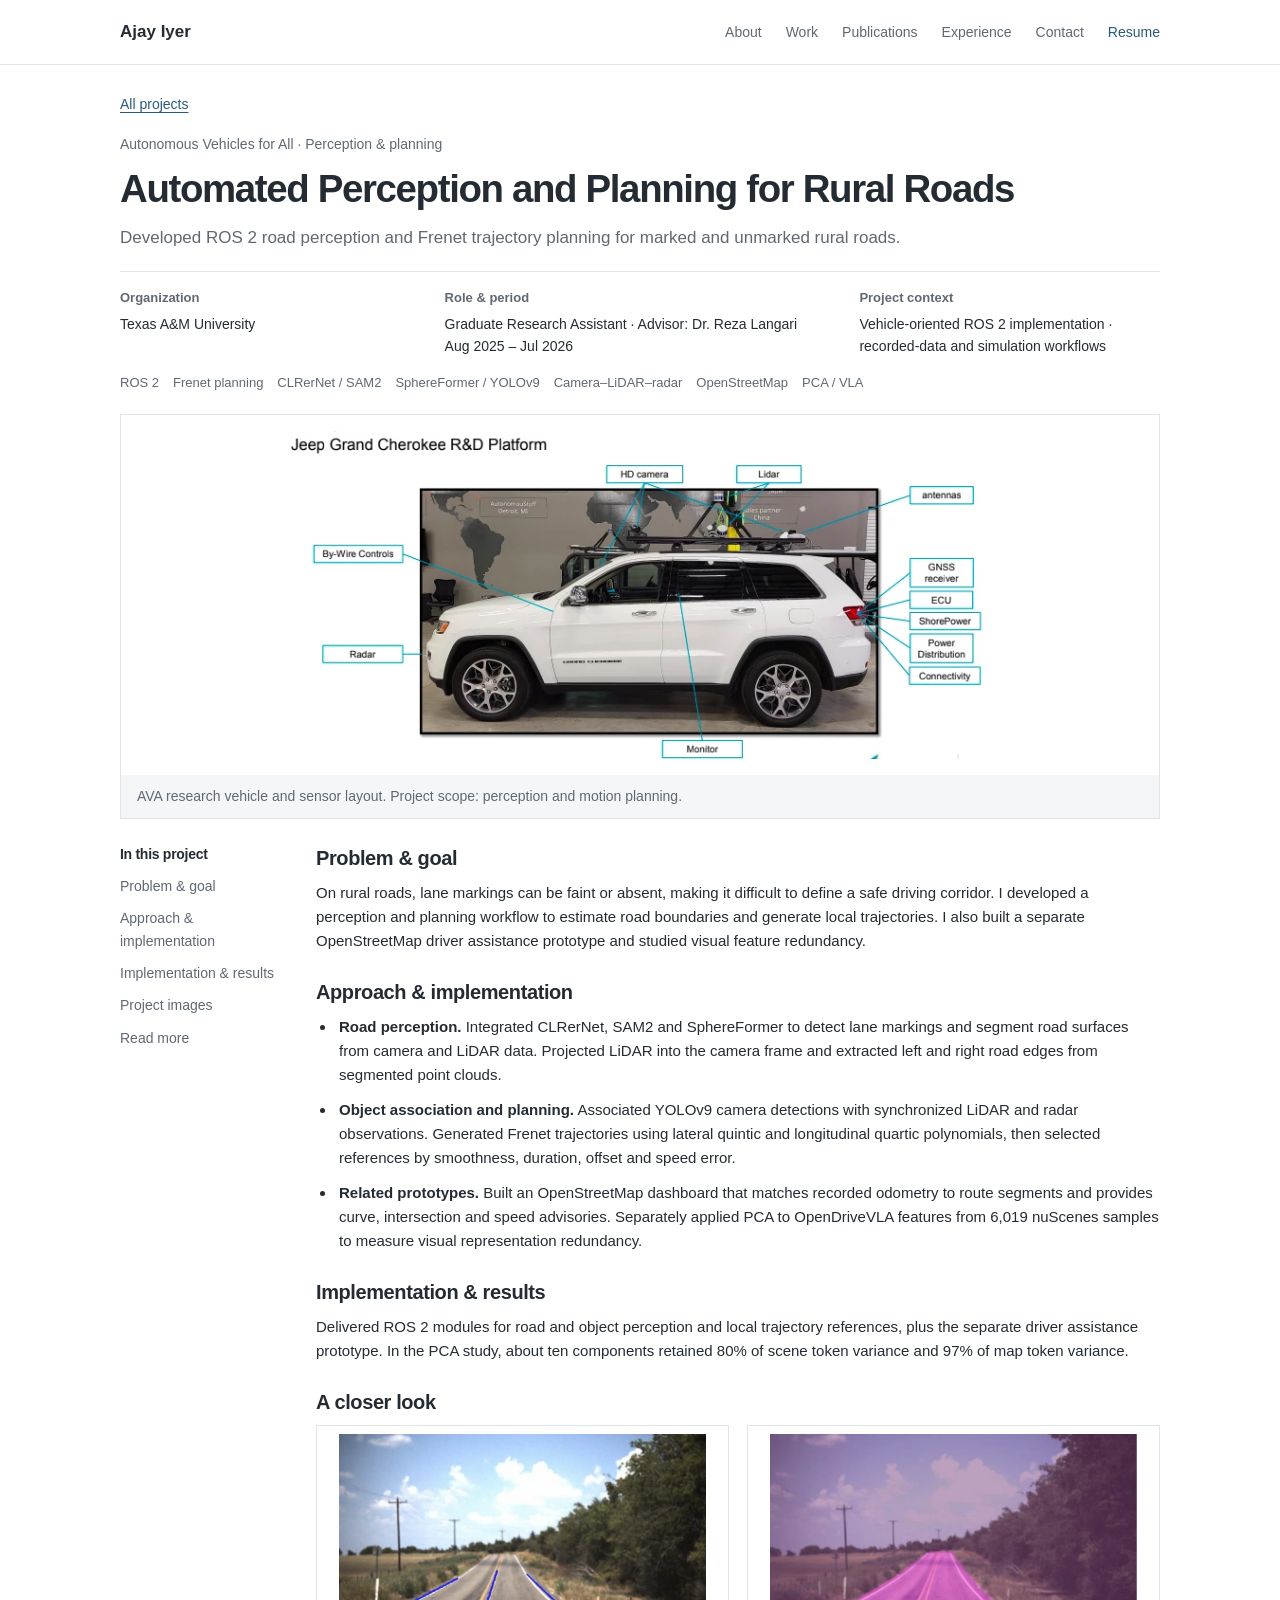
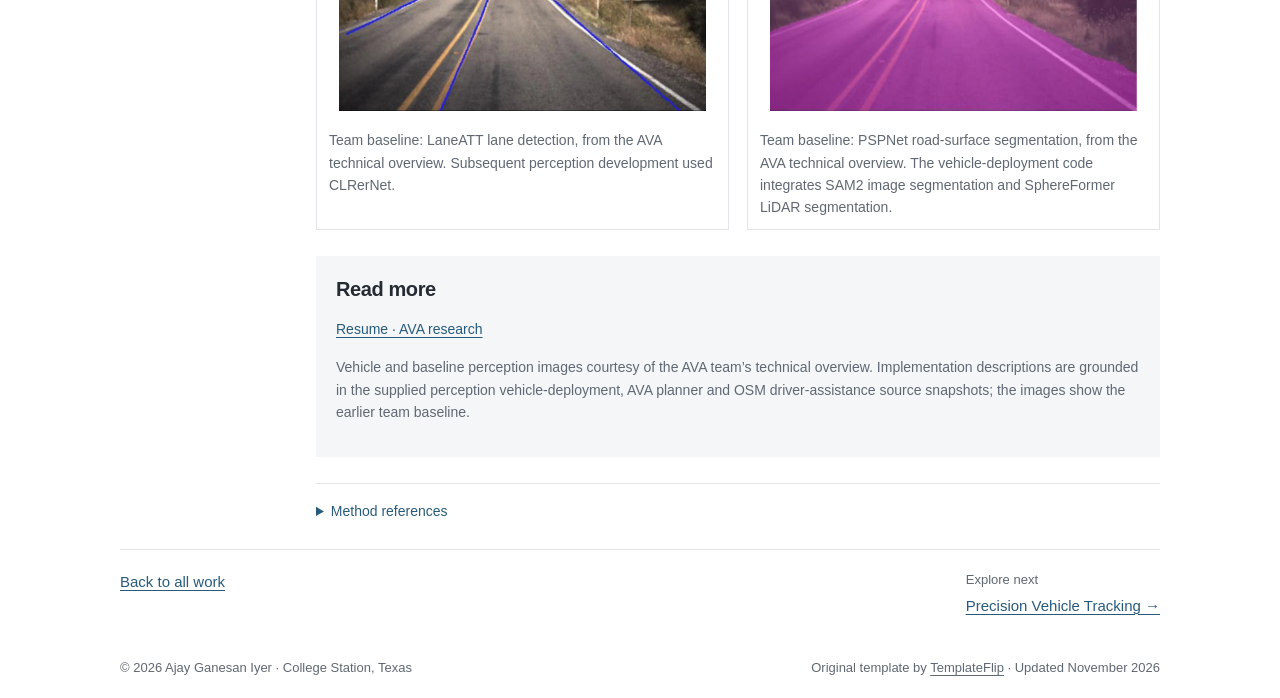
==== commit 6e70bf23: "update website" ====
--- a/projects/autonomous-vehicles.html
+++ b/projects/autonomous-vehicles.html
@@ -2,9 +2,9 @@
 <html lang="en"><head><meta charset="utf-8"><meta name="viewport" content="width=device-width, initial-scale=1">
 <title>Automated Perception and Planning for Rural Roads | Ajay Iyer</title><meta name="description" content="Developed ROS 2 road perception and Frenet trajectory planning for marked and unmarked rural roads.">
 <meta name="theme-color" content="#164f42"><meta property="og:title" content="Automated Perception and Planning for Rural Roads | Ajay Iyer"><meta property="og:description" content="Developed ROS 2 road perception and Frenet trajectory planning for marked and unmarked rural roads."><meta property="og:type" content="website">
-<link rel="icon" href="../assets/favicon.svg" type="image/svg+xml"><link rel="stylesheet" href="../assets/site.css"><script src="../assets/site.js" defer></script></head><body id="top">
+<link rel="icon" href="../assets/favicon.svg" type="image/svg+xml"><link rel="stylesheet" href="../assets/site.css?v=f997a7a11558"><script src="../assets/site.js" defer></script></head><body id="top">
 <a class="skip" href="#main">Skip to content</a><header class="site-header"><div class="container header-inner">
-<a class="brand" href="../index.html">AJAY IYER<span>Robotics Software & Autonomy</span></a>
+<a class="brand" href="../index.html">Ajay Iyer</a>
 <button class="menu-toggle" type="button" aria-expanded="false" aria-controls="navigation">Menu</button>
-<nav class="nav" id="navigation" aria-label="Main navigation"><a href="../index.html#about">About</a><a href="../index.html#portfolio">Work</a><a href="../index.html#experience">Experience</a><a href="../index.html#contact">Contact</a><a class="nav-resume" href="../assets/documents/Ajay_Iyer_Resume.pdf?v=ccaf976e1b78">Resume ↗</a></nav>
-</div></header><main id="main"><div class="container"><header class="case-header"><a class="back-link" href="../index.html#portfolio">← All projects</a><p class="eyebrow">Autonomous Vehicles for All · Perception &amp; planning</p><h1>Automated Perception and Planning for Rural Roads</h1><p class="dek">Developed ROS 2 road perception and Frenet trajectory planning for marked and unmarked rural roads.</p><div class="case-meta"><div><strong>Organization</strong>Texas A&amp;M University</div><div><strong>Role & period</strong>Graduate Research Assistant · Advisor: Dr. Reza Langari<br>Aug 2025 – Jul 2026</div><div><strong>Project context</strong>Vehicle-oriented ROS 2 implementation · recorded-data and simulation workflows</div></div><ul class="tag-list" aria-label="Tools and methods"><li>ROS 2</li><li>Frenet planning</li><li>CLRerNet / SAM2</li><li>SphereFormer / YOLOv9</li><li>Camera–LiDAR–radar</li><li>OpenStreetMap</li><li>PCA / VLA</li></ul></header><figure class="case-cover"><img src="../assets/images/ava-vehicle.webp" alt="Annotated AVA research vehicle with its sensor locations" loading="eager" decoding="async"><figcaption>AVA research vehicle and sensor layout. Project scope: perception and motion planning.</figcaption></figure><div class="case-layout"><nav class="case-nav" aria-label="On this page"><h2>In this project</h2><a href="#challenge">Problem &amp; goal</a><a href="#contributions">Approach & implementation</a><a href="#outcome">Implementation &amp; results</a><a href="#gallery">Project images</a><a href="#resources">Read more</a></nav><div class="case-body"><section id="challenge"><h2>Problem &amp; goal</h2><p>On rural roads, lane markings can be faint or absent, making it difficult to define a safe driving corridor. I developed a perception and planning workflow to estimate road boundaries and generate local trajectories. I also built a separate OpenStreetMap driver assistance prototype and studied visual feature redundancy.</p></section><section id="contributions"><h2>Approach & implementation</h2><ul class="contribution-list"><li><strong>Road perception.</strong> Integrated CLRerNet, SAM2 and SphereFormer to detect lane markings and segment road surfaces from camera and LiDAR data. Projected LiDAR into the camera frame and extracted left and right road edges from segmented point clouds.</li><li><strong>Object association and planning.</strong> Associated YOLOv9 camera detections with synchronized LiDAR and radar observations. Generated Frenet trajectories using lateral quintic and longitudinal quartic polynomials, then selected references by smoothness, duration, offset and speed error.</li><li><strong>Related prototypes.</strong> Built an OpenStreetMap dashboard that matches recorded odometry to route segments and provides curve, intersection and speed advisories. Separately applied PCA to OpenDriveVLA features from 6,019 nuScenes samples to measure visual representation redundancy.</li></ul></section><section id="outcome"><h2>Implementation &amp; results</h2><p>Delivered ROS 2 modules for road and object perception and local trajectory references, plus the separate driver assistance prototype. In the PCA study, about ten components retained 80% of scene token variance and 97% of map token variance.</p></section><section id="gallery"><h2>A closer look</h2><div class="gallery"><figure><a href="../assets/images/ava-lanes.webp" aria-label="View full-size image: Road image with colored lane-detection overlays"><img loading="lazy" src="../assets/images/ava-lanes.webp" alt="Road image with colored lane-detection overlays"></a><figcaption>Team baseline: LaneATT lane detection, from the AVA technical overview. Subsequent perception development used CLRerNet.</figcaption></figure><figure><a href="../assets/images/ava-road.webp" aria-label="View full-size image: Road image with magenta drivable-surface segmentation"><img loading="lazy" src="../assets/images/ava-road.webp" alt="Road image with magenta drivable-surface segmentation"></a><figcaption>Team baseline: PSPNet road-surface segmentation, from the AVA technical overview. The vehicle-deployment code integrates SAM2 image segmentation and SphereFormer LiDAR segmentation.</figcaption></figure></div></section><section class="resources" id="resources"><h2>Read more</h2><ul class="resource-list"><li><a href="../assets/documents/Ajay_Iyer_Resume.pdf?v=ccaf976e1b78">Resume · AVA research ↗</a></li></ul><p class="source-note">Vehicle and baseline perception images courtesy of the AVA team’s technical overview. Implementation descriptions are grounded in the supplied perception vehicle-deployment, AVA planner and OSM driver-assistance source snapshots; the images show the earlier team baseline.</p></section><details class="method-references"><summary>Method references</summary><ul class="resource-list"><li><a href="https://openaccess.thecvf.com/content/WACV2024/html/Honda_CLRerNet_Improving_Confidence_of_Lane_Detection_With_LaneIoU_WACV_2024_paper.html">Honda &amp; Uchida · CLRerNet and LaneIoU ↗</a></li><li><a href="https://scikit-learn.org/stable/modules/generated/sklearn.decomposition.PCA.html">Principal Component Analysis · scikit-learn documentation ↗</a></li></ul></details></div></div><div class="next-project"><a href="../index.html#portfolio">← Back to all work</a><div><p>Explore next</p><a href="vehicle-mpc.html">Precision Vehicle Tracking →</a></div></div></div></main><footer class="site-footer"><div class="container footer-inner"><p>© 2026 Ajay Ganesan Iyer · College Station, Texas</p><p>Original template by <a href="https://templateflip.com">TemplateFlip</a> · Portfolio updated October 2026</p></div></footer></body></html>+<nav class="nav" id="navigation" aria-label="Main navigation"><a href="../index.html#about">About</a><a href="../index.html#portfolio">Work</a><a href="../index.html#publications">Publications</a><a href="../index.html#experience">Experience</a><a href="../index.html#contact">Contact</a><a class="nav-resume" href="../assets/documents/Ajay_Iyer_Resume.pdf?v=ccaf976e1b78">Resume </a></nav>
+</div></header><main id="main"><div class="container"><header class="case-header"><a class="back-link" href="../index.html#portfolio"> All projects</a><p class="eyebrow">Autonomous Vehicles for All · Perception &amp; planning</p><h1>Automated Perception and Planning for Rural Roads</h1><p class="dek">Developed ROS 2 road perception and Frenet trajectory planning for marked and unmarked rural roads.</p><div class="case-meta"><div><strong>Organization</strong>Texas A&amp;M University</div><div><strong>Role & period</strong>Graduate Research Assistant · Advisor: Dr. Reza Langari<br>Aug 2025 – Jul 2026</div><div><strong>Project context</strong>Vehicle-oriented ROS 2 implementation · recorded-data and simulation workflows</div></div><ul class="tag-list" aria-label="Tools and methods"><li>ROS 2</li><li>Frenet planning</li><li>CLRerNet / SAM2</li><li>SphereFormer / YOLOv9</li><li>Camera–LiDAR–radar</li><li>OpenStreetMap</li><li>PCA / VLA</li></ul></header><figure class="case-cover"><img src="../assets/images/ava-vehicle.webp" alt="Annotated AVA research vehicle with its sensor locations" loading="eager" decoding="async"><figcaption>AVA research vehicle and sensor layout. Project scope: perception and motion planning.</figcaption></figure><div class="case-layout"><nav class="case-nav" aria-label="On this page"><h2>In this project</h2><a href="#challenge">Problem &amp; goal</a><a href="#contributions">Approach & implementation</a><a href="#outcome">Implementation &amp; results</a><a href="#gallery">Project images</a><a href="#resources">Read more</a></nav><div class="case-body"><section id="challenge"><h2>Problem &amp; goal</h2><p>On rural roads, lane markings can be faint or absent, making it difficult to define a safe driving corridor. I developed a perception and planning workflow to estimate road boundaries and generate local trajectories. I also built a separate OpenStreetMap driver assistance prototype and studied visual feature redundancy.</p></section><section id="contributions"><h2>Approach & implementation</h2><ul class="contribution-list"><li><strong>Road perception.</strong> Integrated CLRerNet, SAM2 and SphereFormer to detect lane markings and segment road surfaces from camera and LiDAR data. Projected LiDAR into the camera frame and extracted left and right road edges from segmented point clouds.</li><li><strong>Object association and planning.</strong> Associated YOLOv9 camera detections with synchronized LiDAR and radar observations. Generated Frenet trajectories using lateral quintic and longitudinal quartic polynomials, then selected references by smoothness, duration, offset and speed error.</li><li><strong>Related prototypes.</strong> Built an OpenStreetMap dashboard that matches recorded odometry to route segments and provides curve, intersection and speed advisories. Separately applied PCA to OpenDriveVLA features from 6,019 nuScenes samples to measure visual representation redundancy.</li></ul></section><section id="outcome"><h2>Implementation &amp; results</h2><p>Delivered ROS 2 modules for road and object perception and local trajectory references, plus the separate driver assistance prototype. In the PCA study, about ten components retained 80% of scene token variance and 97% of map token variance.</p></section><section id="gallery"><h2>A closer look</h2><div class="gallery"><figure><a href="../assets/images/ava-lanes.webp" aria-label="View full-size image: Road image with colored lane-detection overlays"><img loading="lazy" src="../assets/images/ava-lanes.webp" alt="Road image with colored lane-detection overlays"></a><figcaption>Team baseline: LaneATT lane detection, from the AVA technical overview. Subsequent perception development used CLRerNet.</figcaption></figure><figure><a href="../assets/images/ava-road.webp" aria-label="View full-size image: Road image with magenta drivable-surface segmentation"><img loading="lazy" src="../assets/images/ava-road.webp" alt="Road image with magenta drivable-surface segmentation"></a><figcaption>Team baseline: PSPNet road-surface segmentation, from the AVA technical overview. The vehicle-deployment code integrates SAM2 image segmentation and SphereFormer LiDAR segmentation.</figcaption></figure></div></section><section class="resources" id="resources"><h2>Read more</h2><ul class="resource-list"><li><a href="../assets/documents/Ajay_Iyer_Resume.pdf?v=ccaf976e1b78">Resume · AVA research </a></li></ul><p class="source-note">Vehicle and baseline perception images courtesy of the AVA team’s technical overview. Implementation descriptions are grounded in the supplied perception vehicle-deployment, AVA planner and OSM driver-assistance source snapshots; the images show the earlier team baseline.</p></section><details class="method-references"><summary>Method references</summary><ul class="resource-list"><li><a href="https://openaccess.thecvf.com/content/WACV2024/html/Honda_CLRerNet_Improving_Confidence_of_Lane_Detection_With_LaneIoU_WACV_2024_paper.html">Honda &amp; Uchida · CLRerNet and LaneIoU </a></li><li><a href="https://scikit-learn.org/stable/modules/generated/sklearn.decomposition.PCA.html">Principal Component Analysis · scikit-learn documentation </a></li></ul></details></div></div><div class="next-project"><a href="../index.html#portfolio"> Back to all work</a><div><p>Explore next</p><a href="vehicle-mpc.html">Precision Vehicle Tracking →</a></div></div></div></main><footer class="site-footer"><div class="container footer-inner"><p>© 2026 Ajay Ganesan Iyer · College Station, Texas</p><p>Original template by <a href="https://templateflip.com">TemplateFlip</a> · Updated November 2026</p></div></footer></body></html>
--- a/assets/site.css
+++ b/assets/site.css
@@ -1,33 +1,210 @@
-:root{--paper:#fff;--ink:#20262c;--muted:#58616a;--line:#dde2e5;--green:#164f42;--pale:#f2f5f4;--white:#fff;--accent:#a24d37}*{box-sizing:border-box}html{scroll-behavior:smooth;scroll-padding-top:100px}body{margin:0;background:var(--paper);color:var(--ink);font-family:Inter,"Segoe UI",Roboto,"Helvetica Neue",Arial,sans-serif;font-size:16px;line-height:1.55}a{color:var(--green);text-underline-offset:4px}a:hover{color:#9a432f}button,a{-webkit-tap-highlight-color:transparent}button{font:inherit;cursor:pointer}a:focus-visible,button:focus-visible,summary:focus-visible{outline:3px solid var(--accent);outline-offset:5px}img{display:block;max-width:100%;height:auto}figure{margin:0}h1,h2,h3,h4,p{margin-top:0}h1,h2{font-family:inherit;font-weight:600;line-height:1.2;letter-spacing:-.025em}h1{font-size:clamp(2.2rem,4vw,3.4rem);margin-bottom:16px}h2{font-size:clamp(1.5rem,2.5vw,2rem);margin-bottom:14px}h3{font-size:1.35rem;line-height:1.3;letter-spacing:-.025em;margin-bottom:14px}h4{font-size:1.02rem;margin-bottom:8px}p{margin-bottom:16px}.container{width:min(1180px,calc(100% - 80px));margin-inline:auto}.skip{position:fixed;top:-80px;left:20px;z-index:99;background:white;padding:12px}.skip:focus{top:10px}.site-header{position:sticky;top:0;z-index:20;background:rgba(255,255,255,.97);border-bottom:1px solid var(--line)}.header-inner{min-height:68px;display:flex;align-items:center;justify-content:space-between;gap:25px}.brand{color:var(--ink);text-decoration:none;font-weight:700;font-size:1.1rem;letter-spacing:-.03em}.brand span{color:var(--muted);font-weight:400;margin-left:12px;font-size:.82rem;letter-spacing:0}.nav{display:flex;align-items:center;gap:29px}.nav a{font-size:.85rem;text-decoration:none;color:var(--ink)}.nav a:hover{text-decoration:underline}.nav .nav-resume{border:1px solid var(--line);padding:8px 14px}.menu-toggle{display:none;background:transparent;border:1px solid var(--line);padding:6px 12px}.eyebrow{font-size:.875rem;letter-spacing:.015em;font-weight:600;color:var(--green);margin-bottom:12px}.hero{padding:36px 0 28px;display:grid;grid-template-columns:1.35fr .85fr;gap:48px;align-items:center}.hero h1 em{font-weight:400;color:var(--green)}.hero .intro{font-size:1.1rem;max-width:590px;color:var(--muted);line-height:1.6}.hero-portrait{position:relative}.hero-portrait img{width:100%;aspect-ratio:4/4.6;object-fit:cover;object-position:28% 70%;border-radius:2px}.photo-note{display:flex;justify-content:space-between;gap:10px;font-size:.72rem;color:var(--muted);padding-top:14px}.actions{display:flex;align-items:center;flex-wrap:wrap;gap:14px;margin-top:20px}.button{display:inline-flex;justify-content:center;align-items:center;gap:18px;text-decoration:none;background:var(--green);color:white;border:1px solid var(--green);padding:12px 21px;font-size:.87rem;font-weight:600}.button:hover{background:#103a30;color:white}.button.secondary{background:transparent;color:var(--green)}.button.secondary:hover{background:var(--pale)}.text-link{font-size:.88rem;font-weight:600}.credentials{display:flex;flex-wrap:wrap;gap:16px 34px;padding:16px 0;border-top:1px solid var(--line);border-bottom:1px solid var(--line);font-size:.8rem;color:var(--muted)}.credentials strong{color:var(--ink);font-weight:600}.section{padding:36px 0}.section-heading{display:flex;align-items:end;justify-content:space-between;gap:28px;margin-bottom:20px}.section-heading h2{margin-bottom:0}.section-heading>p{max-width:390px;font-size:.92rem;color:var(--muted);margin-bottom:2px}.section-heading .eyebrow{margin-bottom:12px}.featured{display:grid;grid-template-columns:1.08fr 1fr;border:1px solid var(--line);background:white;margin-bottom:26px}.feature-visual{min-height:300px;background:var(--white);display:flex;align-items:center;overflow:hidden}.feature-visual>img{width:100%;height:100%;max-height:530px;object-fit:cover}.feature-content{padding:26px;display:flex;flex-direction:column;justify-content:center}.feature-content h3{font-family:inherit;font-size:1.65rem;font-weight:600;line-height:1.3}.feature-content>p{color:var(--muted);font-size:.95rem}.status{font-size:.875rem;letter-spacing:0;color:var(--muted);margin-bottom:16px}.tag-list{display:flex;gap:7px;flex-wrap:wrap;margin:10px 0 24px;list-style:none;padding:0}.tag-list li{font-size:.8125rem;padding:3px 8px;background:var(--pale);color:#315248}.feature-bottom{display:grid;grid-template-columns:1fr 1fr;gap:26px}.compact-feature{padding:26px;border:1px solid var(--line);background:white}.compact-feature .number{display:none;font-family:inherit;color:var(--accent);font-size:1.7rem;float:right;line-height:1}.compact-feature h3{max-width:100%;font-size:1.3rem}.compact-feature p{font-size:.91rem;color:var(--muted)}.project-filters{display:flex;flex-wrap:wrap;gap:9px;margin:30px 0 24px}.filter{border:1px solid var(--line);padding:8px 16px;font-size:.8rem;background:transparent;color:var(--ink)}.filter[aria-pressed=true]{background:var(--green);border-color:var(--green);color:white}.project-grid{display:grid;grid-template-columns:repeat(3,1fr);gap:24px}.project-card{min-width:0;display:flex;flex-direction:column;border-bottom:1px solid var(--line);padding-bottom:26px}.project-card[hidden]{display:none}.card-image{display:block;min-height:200px;background:#e8ece7;margin-bottom:22px;aspect-ratio:1.5;overflow:hidden;text-decoration:none}.card-image img{width:100%;height:100%;object-fit:contain;transition:transform .25s}.card-image:hover img{transform:scale(1.025)}.project-card .status{font-size:.875rem;margin-bottom:10px}.project-card h3 a{text-decoration:none;color:var(--ink)}.project-card h3 a:hover{text-decoration:underline}.project-card>p{font-size:.87rem;color:var(--muted)}.project-card>.text-link{margin-top:auto;align-self:start}.filter-status{font-size:.78rem;color:var(--muted);margin:0 0 20px}.diagram-preview{width:100%;padding:34px;color:var(--ink);background:var(--white)}.diagram-preview .diagram-title{font-size:.7rem;letter-spacing:.12em;text-transform:uppercase;color:var(--muted);margin-bottom:24px}.diagram-preview .flow-line{font-family:inherit;font-size:clamp(1.2rem,2.3vw,2.1rem);line-height:1.3;padding:12px 0;border-top:1px solid var(--line)}.diagram-preview .flow-line span{font:normal .7rem Arial;color:var(--muted);margin-right:18px;vertical-align:middle}.diagram-preview small{display:block;font-size:.72rem;color:var(--muted);margin-top:22px}.card-image .diagram-preview{height:100%;padding:25px}.card-image .diagram-title{font-size:.61rem;margin-bottom:16px}.card-image .flow-line{font-size:1.15rem;padding:7px 0}.card-image .diagram-preview small{margin-top:10px;font-size:.6rem}.about-band{background:var(--pale)}.about-layout{display:grid;grid-template-columns:.75fr 1.25fr;gap:48px}.about-copy p{color:#40554d;font-size:1rem}.about-copy .lead{font-size:1.1rem;color:var(--ink)}.skills-grid{display:grid;grid-template-columns:1fr 1fr;gap:26px 38px;margin-top:26px}.skills-grid p{font-size:.86rem;margin:0}.timeline-row{display:grid;grid-template-columns:190px 1fr;gap:36px;padding:16px 0;border-top:1px solid var(--line)}.timeline-date{font-size:.81rem;color:var(--muted)}.timeline-row h3{font-size:1.13rem;margin-bottom:6px}.timeline-row .role{font-size:.86rem;color:var(--green);margin-bottom:8px}.timeline-row p{font-size:.88rem;color:var(--muted);max-width:720px;margin-bottom:0}.timeline-row a{display:inline-block;margin-top:10px;font-size:.81rem}.education{margin-top:32px;border-top:1px solid var(--line);padding-top:26px;display:grid;grid-template-columns:repeat(3,1fr);gap:35px}.education h3{font-size:1rem}.education p{font-size:.84rem;color:var(--muted);margin:0}.publication{border-top:1px solid var(--line);padding:18px 0;display:grid;grid-template-columns:70px 1fr;gap:24px}.publication .year{font-size:.8rem;color:var(--muted)}.publication h3{font-size:1.05rem;margin-bottom:6px}.publication p{font-size:.84rem;color:var(--muted);margin-bottom:5px}.award{font-weight:700;color:var(--green)!important}.extra-work{border-top:1px solid var(--line);padding-top:26px;margin-top:32px}.extra-work summary{font-weight:600;cursor:pointer}.extra-grid{display:grid;grid-template-columns:repeat(2,1fr);gap:30px;margin-top:30px}.extra-grid p{font-size:.87rem;color:var(--muted)}.contact{background:var(--green);color:white;padding:32px 0}.contact-layout{display:flex;justify-content:space-between;align-items:center;gap:45px}.contact h2{margin-bottom:14px;font-size:2rem}.contact .eyebrow,.contact p{color:#d0e2d7}.contact p{font-size:.9rem;max-width:580px;margin-bottom:0}.contact a{color:white}.contact-links{display:flex;flex-direction:column;gap:12px;min-width:240px}.contact-links a{font-size:.88rem}.site-footer{padding:25px 0;font-size:.72rem;color:var(--muted)}.footer-inner{display:flex;gap:20px;justify-content:space-between}.site-footer a{color:var(--muted)}.case-header{padding:24px 0 20px}.back-link{font-size:.8rem;display:inline-block;margin-bottom:18px}.case-header h1{font-size:clamp(2rem,3.6vw,3rem);max-width:950px}.case-header .dek{font-size:1.0625rem;color:var(--muted);max-width:880px}.case-meta{display:grid;grid-template-columns:1fr 1.3fr 1fr;gap:35px;border-top:1px solid var(--line);padding-top:18px;margin-top:20px;font-size:.83rem}.case-meta strong{display:block;font-size:.66rem;text-transform:uppercase;letter-spacing:.1em;margin-bottom:7px;color:var(--muted)}.case-cover{background:white;border:1px solid var(--line)}.case-cover>img{width:100%;max-height:560px;object-fit:contain;padding:25px}.case-cover .diagram-preview{padding:28px 48px}.case-cover figcaption{padding:14px 25px;font-size:.77rem;color:var(--muted);border-top:1px solid var(--line)}.case-layout{display:grid;grid-template-columns:180px 1fr;gap:36px;padding:26px 0 32px}.case-nav{align-self:start;position:sticky;top:115px}.case-nav h2{font-family:inherit;font-size:.7rem;font-weight:700;letter-spacing:.1em;text-transform:uppercase;margin-bottom:20px}.case-nav a{display:block;font-size:.875rem;margin-bottom:10px;text-decoration:none;color:var(--muted)}.case-nav a:hover{text-decoration:underline}.case-body{max-width:850px;min-width:0}.case-body section{margin-bottom:24px}.case-body h2{font-size:1.4rem;margin-bottom:10px}.case-body h3{font-size:1.07rem;margin:22px 0 8px}.case-body p{font-size:1rem;color:#445650}.process{list-style:none;counter-reset:step;display:flex;flex-wrap:wrap;gap:10px;padding:0;margin:20px 0}.process li{flex:1 1 100px;border:1px solid var(--line);padding:16px 12px;font-size:.72rem;background:white;line-height:1.4}.process li:before{counter-increment:step;content:'0' counter(step);display:block;font:1.1rem Georgia;color:var(--green);margin-bottom:12px}.gallery{display:grid;grid-template-columns:repeat(2,minmax(0,1fr));gap:22px}.gallery figure{background:white;border:1px solid var(--line);align-self:start}.gallery figure a{display:block}.gallery img{width:100%;aspect-ratio:1.4;object-fit:contain;padding:10px}.gallery figcaption{padding:13px 17px;font-size:.74rem;color:var(--muted)}.video-shell{min-height:180px;padding:24px;background:#183d34;display:grid;place-items:center;border:1px solid var(--line);margin:20px 0 12px}.video-button{text-decoration:none;text-align:center;background:transparent;color:white;border:1px solid #90a79b;padding:14px 24px;max-width:85%}.video-button:hover{color:white;background:#24584b}.video-fallback{font-size:.8rem!important}.resources{padding:25px;background:var(--pale)}.resources h2{font-size:1.7rem}.resource-list{padding:0;list-style:none}.resource-list li{margin:12px 0;font-size:.88rem}.source-note{font-size:.75rem!important;border-top:1px solid var(--line);padding-top:16px}.next-project{border-top:1px solid var(--line);padding:32px 0;display:flex;justify-content:space-between;align-items:center;gap:20px}.next-project p{font-size:.72rem;color:var(--muted);margin-bottom:7px}.next-project a{font-size:1rem}.media-demo{max-width:800px;margin-top:30px}.media-demo video{width:100%;background:#172b28}.media-demo figcaption{font-size:.77rem;color:var(--muted);padding-top:10px}
-@media(min-width:1600px){.container{width:min(1260px,calc(100% - 120px))}}@media(max-width:1000px){.container{width:calc(100% - 48px)}.nav{gap:18px}.brand span{display:none}.hero{gap:35px}.feature-content{padding:28px}.feature-content h3{font-size:1.5rem}.project-grid{grid-template-columns:repeat(2,1fr)}.about-layout{gap:40px}.case-layout{grid-template-columns:160px 1fr;gap:35px}.case-meta{gap:20px}.timeline-row{grid-template-columns:160px 1fr}.contact-layout{align-items:start}}@media(max-width:680px){html{scroll-padding-top:90px}.container{width:calc(100% - 36px)}.header-inner{min-height:70px;flex-wrap:wrap;gap:0}.brand{font-size:1rem}.menu-toggle{display:block}.nav{width:100%;padding:15px 0 22px;gap:17px;flex-wrap:wrap;display:flex}.js .nav{display:none}.js .nav.is-open{display:flex}.hero{grid-template-columns:1fr;padding:34px 0 26px;gap:24px}.hero h1{font-size:2.25rem}.hero .intro{font-size:1rem}.hero-portrait img{aspect-ratio:1.5;object-position:50% 65%}.photo-note{font-size:.68rem}.credentials{gap:10px 20px;font-size:.73rem}.section{padding:28px 0}.section-heading{display:block;margin-bottom:26px}.section-heading>p{margin-top:18px}.section-heading h2{font-size:1.65rem}.featured,.feature-bottom,.project-grid,.about-layout,.education,.skills-grid,.extra-grid{grid-template-columns:1fr}.feature-visual{min-height:290px}.feature-content{padding:27px}.compact-feature{padding:27px}.feature-bottom{gap:18px}.project-grid{gap:30px}.card-image{aspect-ratio:1.65}.card-image .flow-line{font-size:1.45rem}.card-image .diagram-preview{padding:24px}.about-layout{gap:20px}.skills-grid{gap:22px}.timeline-row{grid-template-columns:1fr;gap:10px;padding:25px 0}.education{gap:25px}.publication{grid-template-columns:45px 1fr;gap:14px}.contact-layout{flex-direction:column;gap:28px}.contact h2{font-size:1.75rem}.contact-links{min-width:0}.footer-inner{display:block}.footer-inner p{margin-bottom:8px}.case-header{padding-top:28px}.back-link{margin-bottom:24px}.case-header h1{font-size:2rem}.case-header .dek{font-size:1rem}.case-meta{grid-template-columns:1fr;gap:18px}.case-cover>img{padding:12px}.case-cover .diagram-preview{padding:22px}.case-cover .flow-line{font-size:1.5rem}.case-layout{display:block;padding:22px 0 28px}.case-nav{position:static;border-bottom:1px solid var(--line);padding-bottom:16px;margin-bottom:26px}.case-nav h2{margin-bottom:15px}.case-nav a{display:inline-block;margin:0 18px 10px 0}.gallery{grid-template-columns:1fr}.next-project{align-items:start}.next-project>a{max-width:42%;text-align:right}.diagram-preview .flow-line{font-size:1.6rem}}
-@media(prefers-reduced-motion:reduce){html{scroll-behavior:auto}*{transition:none!important}}@media print{.site-header,.site-footer,.case-nav,.project-filters,.contact,.video-shell,.next-project,.actions{display:none}.container{width:100%}.hero{padding:15px 0}.section{padding:25px 0}.case-layout{display:block}.project-card,.featured,.compact-feature,figure{break-inside:avoid}body{background:white}a{color:inherit}.case-header{padding-top:0}}
-.gallery figure:only-child{grid-column:1/-1}.gallery figure:only-child img{aspect-ratio:auto;max-height:760px}
-@media(max-width:680px){.card-image{aspect-ratio:1.45}.card-image .diagram-preview{padding:20px}.card-image .diagram-title{margin-bottom:12px}.card-image .flow-line{font-size:1.15rem;padding:5px 0}.card-image .diagram-preview small{margin-top:8px}}
-
-.gallery-wide{grid-template-columns:1fr}.gallery-wide img{aspect-ratio:auto;max-height:none;padding:0}.results-scroll{overflow-x:auto;margin:24px 0}.results-table{width:100%;border-collapse:collapse;font-size:.86rem;text-align:left}.results-table caption{text-align:left;color:var(--muted);font-size:.8rem;margin-bottom:12px}.results-table th,.results-table td{padding:12px 14px;border-bottom:1px solid var(--line)}.results-table thead{background:var(--pale)}.results-table tbody th{font-weight:400}.results-table td{font-variant-numeric:tabular-nums}.results-scroll:focus-visible{outline:3px solid var(--accent);outline-offset:3px}
-
-/* Internship focus and source-linked autonomy presentation. */
-.availability{font-size:.86rem;line-height:1.65;border-left:3px solid var(--green);padding-left:15px;color:var(--muted);margin-top:24px}.availability strong{font-weight:600;color:var(--green)}
-.feature-visual:has(img[src$="exploration-architecture.svg"]){background:#fff}.feature-visual>img[src$="exploration-architecture.svg"]{object-fit:contain;max-height:none;padding:16px}.case-cover>img[src$="exploration-architecture.svg"]{max-height:400px;padding:14px;background:#fff}
-@media(min-width:681px) and (max-width:1000px){.nav{gap:13px}.nav a{font-size:.78rem}}
-
-/* Compact project contributions. */
-.contribution-list{padding-left:1.25rem;margin:0;color:#445650;font-size:1rem}.contribution-list li{padding-left:.3rem;margin-bottom:16px}.contribution-list li:last-child{margin-bottom:0}.contribution-list li::marker{color:var(--green)}.contribution-list strong{color:var(--ink)}
-
-.method-references{border-top:1px solid var(--line);padding-top:18px;margin-top:20px}.method-references summary{cursor:pointer;font-size:.85rem;color:var(--green);font-weight:600}.method-references .resource-list{margin-bottom:0}
-
-.technical-note{border-top:1px solid var(--line);padding-top:16px;margin-top:22px}.technical-note h3{font-size:1.16rem;margin-top:0}.robotics-equation{background:var(--pale);padding:12px 16px;border-left:3px solid var(--green);font-size:1rem;overflow-wrap:anywhere}
-
-/* Typeset mathematics: scroll inside a formula, never widen the page. */
-.case-body{min-width:0}.robotics-equation{overflow-x:auto;overflow-y:hidden;max-width:100%;padding:16px;background:#f0f4f0;overscroll-behavior-x:contain}.robotics-equation .katex-display{margin:.3em 0;text-align:left}.robotics-equation .katex-display>.katex{text-align:left}.robotics-equation .katex{font-size:1.1em}.equation-symbols{font-size:.86rem;line-height:1.7;color:var(--muted);margin-top:10px}.theory-scope{padding:14px 18px;border-left:3px solid var(--green);background:var(--pale);font-size:.92rem}.robotics-equation:focus-visible{outline:2px solid var(--green);outline-offset:3px}@media(max-width:680px){.robotics-equation{padding:12px}.robotics-equation .katex{font-size:.98em}}@media print{.robotics-equation{overflow:visible}.technical-note{break-inside:avoid}}
-
-.technical-note h2{font-size:1.6rem;margin-top:0;letter-spacing:-.02em}.case-nav a{line-height:1.45}
-
-.technical-details{margin-top:1rem}.technical-details summary{cursor:pointer;color:var(--accent, #285c50);font-weight:600}.technical-details[open] summary{margin-bottom:1rem}
-
-.contribution-list{padding-left:1.25rem}.contribution-list li{margin-bottom:.65rem;line-height:1.55}
-
-.demo-player{aspect-ratio:16/9;margin:20px 0;background:#183d34}.demo-player iframe{display:block;width:100%;height:100%;border:0}
-
-/* Evidence and recognition stay readable and link to the supporting work. */
-.hero-recognition{display:block;margin:18px 0;padding:12px 16px;border-left:3px solid #967331;background:#faf7ef;color:var(--ink);text-decoration:none;max-width:540px}.hero-recognition strong{display:block;font-size:1rem;font-weight:600}.hero-recognition span{display:block;font-size:.875rem;color:var(--muted);margin-top:2px}.hero-recognition:hover{background:#f4efdf;color:var(--ink)}.recognition-badge{display:inline-block;align-self:flex-start;background:#f6f0df;color:#6d511c;border:1px solid #e7d9b6;padding:4px 10px;font-size:.875rem;font-weight:600;line-height:1.4;margin:0 0 12px}.case-header .recognition-badge{margin-bottom:16px}.publication .recognition-badge{color:#6d511c;margin-bottom:10px}.evidence-grid{display:grid;grid-template-columns:repeat(3,minmax(0,1fr));gap:24px;margin:0 0 28px}.evidence-item{display:block;text-decoration:none;color:var(--ink);border-top:2px solid var(--green);padding:14px 0 0}.evidence-item strong{display:block;font-size:1.2rem;line-height:1.3;font-weight:600;letter-spacing:-.015em}.evidence-item span{display:block;font-size:.9375rem;margin-top:6px}.evidence-item small{display:block;color:var(--muted);font-size:.875rem;line-height:1.5;margin-top:6px}.evidence-item:hover strong{text-decoration:underline;text-underline-offset:4px}.evidence-item:hover{color:var(--ink)}@media(max-width:680px){.evidence-grid{grid-template-columns:1fr;gap:18px;margin-bottom:24px}.evidence-item{padding-top:12px}.hero-recognition{margin:16px 0}}
+:root {
+  --paper: #fff;
+  --ink: #252b32;
+  --muted: #606873;
+  --line: #e1e5e8;
+  --green: #285b7b;
+  --pale: #f4f6f8;
+  --accent: #986524;
+  --white: #fff;
+}
+* { box-sizing: border-box; }
+html { scroll-behavior: smooth; scroll-padding-top: 86px; }
+body { margin: 0; background: var(--paper); color: var(--ink); font: 16px/1.6 "Segoe UI", -apple-system, BlinkMacSystemFont, "Helvetica Neue", Arial, sans-serif; -webkit-font-smoothing: antialiased; }
+a { color: var(--green); text-decoration-thickness: 1px; text-underline-offset: 3px; }
+a:hover { color: #173c55; text-decoration: underline; }
+button { font: inherit; cursor: pointer; }
+a:focus-visible, button:focus-visible, summary:focus-visible, [tabindex]:focus-visible { outline: 2px solid var(--green); outline-offset: 4px; }
+img { display: block; max-width: 100%; height: auto; }
+figure { margin: 0; }
+h1, h2, h3, h4, p { margin-top: 0; }
+h1, h2, h3, h4 { color: var(--ink); font-weight: 600; line-height: 1.3; }
+h1 { font-size: clamp(2rem, 3.5vw, 2.65rem); letter-spacing: -.035em; margin-bottom: 10px; }
+h2 { font-size: 1.5rem; letter-spacing: -.02em; margin-bottom: 16px; }
+h3 { font-size: 1.125rem; margin-bottom: 8px; }
+p { margin-bottom: 14px; }
+.container { width: min(1040px, calc(100% - 64px)); margin-inline: auto; }
+.skip { position: fixed; top: -80px; left: 20px; z-index: 99; background: white; padding: 12px; }
+.skip:focus { top: 10px; }
+.site-header { background: rgba(255,255,255,.98); border-bottom: 1px solid var(--line); position: sticky; top: 0; z-index: 20; }
+.header-inner { min-height: 64px; display: flex; align-items: center; justify-content: space-between; gap: 24px; }
+.brand { font-size: 1.0625rem; font-weight: 600; color: var(--ink); text-decoration: none; }
+.nav { display: flex; align-items: center; gap: 24px; }
+.nav a { color: var(--muted); font-size: .875rem; text-decoration: none; }
+.nav a:hover { color: var(--ink); }
+.nav .nav-resume { color: var(--green); }
+.menu-toggle { display: none; background: none; border: 1px solid var(--line); padding: 5px 10px; border-radius: 3px; }
+.profile { display: grid; grid-template-columns: minmax(0,1fr) 230px; gap: 56px; align-items: start; padding-top: 48px; padding-bottom: 28px; }
+.profile-role { font-size: .875rem; color: var(--green); font-weight: 500; margin-bottom: 8px; }
+.profile-affiliation { font-size: 1rem; color: var(--muted); line-height: 1.5; margin-bottom: 22px; }
+.profile-copy > p:not(.profile-role):not(.profile-affiliation):not(.opportunity) { max-width: 720px; }
+.profile-photo { padding-top: 28px; }
+.profile-photo img { width: 230px; height: 260px; object-fit: cover; object-position: 28% 65%; border-radius: 4px; }
+.profile-photo figcaption { color: var(--muted); font-size: .875rem; margin-top: 8px; }
+.profile-links { display: flex; flex-wrap: wrap; gap: 20px; margin: 22px 0 14px; font-size: .9375rem; }
+.profile-links a { font-weight: 500; }
+.opportunity { color: var(--muted); font-size: .875rem; margin-bottom: 0; }
+.recognition-note { display: grid; grid-template-columns: 110px minmax(0,1fr); gap: 20px; padding: 18px 0; border-top: 1px solid var(--line); border-bottom: 1px solid var(--line); font-size: .9375rem; }
+.recognition-label { color: var(--accent); font-weight: 600; }
+.recognition-note p { margin: 0; }
+.recognition-note strong { font-weight: 600; }
+.section { padding: 34px 0; }
+.section-heading { display: flex; align-items: baseline; flex-wrap: wrap; justify-content: space-between; gap: 8px 20px; margin-bottom: 16px; }
+.section-heading h2 { margin-bottom: 0; }
+.section-heading > p { color: var(--muted); font-size: .875rem; margin-bottom: 0; }
+.section-heading > a { font-size: .875rem; }
+.project-filters { display: flex; flex-wrap: wrap; gap: 6px 18px; margin: 20px 0 8px; }
+.filter { border: 0; border-bottom: 2px solid transparent; padding: 5px 0; background: none; color: var(--muted); font-size: .875rem; }
+.filter[aria-pressed="true"] { border-bottom-color: var(--green); color: var(--green); font-weight: 600; }
+.filter-status { color: var(--muted); font-size: .8125rem; margin-bottom: 0; }
+.project-list { display: flex; flex-direction: column; }
+.project-card { display: grid; grid-template-columns: 220px minmax(0,1fr); gap: 28px; padding: 24px 0; border-bottom: 1px solid var(--line); }
+.project-card[hidden] { display: none; }
+.project-image { align-self: start; display: flex; align-items: center; min-height: 130px; height: 150px; overflow: hidden; background: var(--pale); border: 1px solid var(--line); border-radius: 3px; text-decoration: none; }
+.project-image img { width: 100%; height: 100%; object-fit: contain; background: #fff; }
+.project-image img[src$="jackal-lab.webp"], .project-image img[src$="weld-hardware.webp"], .project-image img[src$="ava-vehicle.webp"], .project-image img[src$="pso-robot.webp"] { object-fit: cover; }
+.project-meta { font-size: .8125rem; color: var(--muted); margin-bottom: 5px; }
+.project-copy h3 { font-size: 1.125rem; margin-bottom: 8px; }
+.project-copy h3 a { text-decoration: none; }
+.project-copy h3 a:hover { text-decoration: underline; }
+.project-copy > p:not(.project-meta) { font-size: .9375rem; margin-bottom: 8px; }
+.project-copy .project-result { color: #514827; font-size: .875rem!important; }
+.project-links { display: flex; gap: 16px; font-size: .875rem; margin-top: 10px; }
+.timeline-row { display: grid; grid-template-columns: 160px minmax(0,1fr); gap: 30px; padding: 18px 0; border-top: 1px solid var(--line); }
+.timeline-date { font-size: .875rem; color: var(--muted); }
+.timeline-row h3 { font-size: 1rem; margin-bottom: 3px; }
+.timeline-row .role { font-size: .875rem; color: var(--muted); margin-bottom: 8px; }
+.timeline-row p { font-size: .9375rem; margin-bottom: 6px; }
+.timeline-row a { font-size: .875rem; }
+.education { display: grid; grid-template-columns: repeat(3,minmax(0,1fr)); gap: 24px; border-top: 1px solid var(--line); margin-top: 24px; padding-top: 20px; }
+.education h3 { font-size: 1rem; }
+.education p { font-size: .875rem; color: var(--muted); margin-bottom: 0; }
+.eyebrow { color: var(--muted); font-size: .875rem; margin-bottom: 8px; }
+.publication { display: grid; grid-template-columns: 60px minmax(0,1fr); gap: 20px; border-top: 1px solid var(--line); padding: 20px 0; }
+.publication .year { color: var(--muted); font-size: .875rem; }
+.publication h3 { font-size: 1rem; margin-bottom: 8px; }
+.publication p { font-size: .9375rem; margin-bottom: 5px; }
+.publication .paper-award { color: #8b5b1c; font-size: .875rem; font-weight: 600; margin-bottom: 7px; }
+.publication .text-link { font-size: .875rem; }
+.extra-work { margin-top: 22px; padding-top: 16px; border-top: 1px solid var(--line); }
+.extra-work summary { cursor: pointer; color: var(--muted); font-size: .9375rem; }
+.extra-grid { display: grid; grid-template-columns: 1fr 1fr; gap: 24px; margin-top: 18px; }
+.extra-grid h3 { font-size: 1rem; }
+.extra-grid p, .extra-grid a { font-size: .875rem; }
+.contact { background: var(--pale); border-top: 1px solid var(--line); }
+.contact p { max-width: 650px; }
+.contact-links { display: flex; flex-wrap: wrap; gap: 10px 24px; font-size: .9375rem; }
+.site-footer { padding: 20px 0; color: var(--muted); font-size: .8125rem; }
+.footer-inner { display: flex; justify-content: space-between; gap: 16px; }
+.footer-inner p { margin-bottom: 0; }
+.site-footer a { color: var(--muted); }
+/* Project case studies use the same typography and compact reading rhythm. */
+.case-header { padding: 26px 0 20px; }
+.back-link { display: inline-block; font-size: .875rem; margin-bottom: 18px; }
+.case-header h1 { max-width: 900px; font-size: clamp(1.8rem,3vw,2.4rem); }
+.case-header .dek { max-width: 840px; font-size: 1.0625rem; color: var(--muted); }
+.case-meta { display: grid; grid-template-columns: 1fr 1.3fr 1fr; gap: 24px; border-top: 1px solid var(--line); margin-top: 20px; padding-top: 16px; font-size: .875rem; }
+.case-meta strong { display: block; margin-bottom: 4px; font-size: .8125rem; font-weight: 600; color: var(--muted); }
+.tag-list { display: flex; flex-wrap: wrap; list-style: none; padding: 0; gap: 6px 14px; margin: 16px 0 0; color: var(--muted); font-size: .8125rem; }
+.case-cover { background: var(--pale); border: 1px solid var(--line); }
+.case-cover > img { width: 100%; max-height: 360px; object-fit: contain; padding: 16px; background: #fff; }
+.case-cover figcaption { padding: 10px 16px; font-size: .875rem; color: var(--muted); }
+.case-layout { display: grid; grid-template-columns: 160px minmax(0,1fr); gap: 36px; padding: 26px 0; }
+.case-nav { position: sticky; top: 90px; align-self: start; }
+.case-nav h2 { font-size: .875rem; margin-bottom: 12px; }
+.case-nav a { display: block; font-size: .875rem; color: var(--muted); margin-bottom: 10px; text-decoration: none; }
+.case-nav a:hover { color: var(--green); text-decoration: underline; }
+.case-body { min-width: 0; }
+.case-body section { margin-bottom: 26px; }
+.case-body h2 { font-size: 1.25rem; margin-bottom: 10px; }
+.case-body h3 { font-size: 1rem; }
+.case-body p, .contribution-list { font-size: .9375rem; }
+.contribution-list { padding-left: 20px; margin: 0; }
+.contribution-list li { padding-left: 3px; margin-bottom: 11px; }
+.contribution-list li:last-child { margin-bottom: 0; }
+.recognition-badge { display: inline-block; color: #8b5b1c; font-size: .875rem; font-weight: 600; margin-bottom: 12px; }
+.process { display: flex; flex-wrap: wrap; gap: 8px; list-style: none; padding: 0; margin: 20px 0; }
+.process li { flex: 1 1 110px; background: var(--pale); border: 1px solid var(--line); padding: 12px; font-size: .875rem; }
+.gallery { display: grid; grid-template-columns: 1fr 1fr; gap: 18px; }
+.gallery figure { border: 1px solid var(--line); }
+.gallery img { width: 100%; aspect-ratio: 1.4; object-fit: contain; padding: 8px; }
+.gallery figcaption { padding: 10px 12px; color: var(--muted); font-size: .875rem; }
+.gallery-wide { grid-template-columns: 1fr; }
+.gallery-wide img, .gallery figure:only-child img { aspect-ratio: auto; padding: 0; }
+.gallery figure:only-child { grid-column: 1/-1; }
+.results-scroll { overflow-x: auto; margin: 20px 0; }
+.results-table { width: 100%; border-collapse: collapse; font-size: .875rem; text-align: left; }
+.results-table caption { text-align: left; color: var(--muted); margin-bottom: 10px; }
+.results-table th, .results-table td { padding: 10px; border-bottom: 1px solid var(--line); }
+.results-table thead { background: var(--pale); }
+.results-table td { font-variant-numeric: tabular-nums; }
+.results-table tbody th { font-weight: 400; }
+.resources { background: var(--pale); padding: 20px; }
+.resource-list { list-style: none; padding: 0; }
+.resource-list li { margin: 10px 0; font-size: .875rem; }
+.source-note { color: var(--muted); font-size: .875rem!important; }
+.method-references { border-top: 1px solid var(--line); padding-top: 16px; }
+.method-references summary { cursor: pointer; font-size: .875rem; color: var(--green); }
+.next-project { border-top: 1px solid var(--line); padding: 20px 0; display: flex; justify-content: space-between; gap: 20px; font-size: .9375rem; }
+.next-project p { font-size: .8125rem; color: var(--muted); margin-bottom: 3px; }
+.video-shell { background: var(--pale); padding: 35px 20px; text-align: center; }
+.video-button { display: inline-block; border: 1px solid var(--line); padding: 10px 18px; font-size: .9375rem; background: white; }
+.video-fallback { font-size: .875rem!important; color: var(--muted); margin-top: 10px; }
+.demo-player { aspect-ratio: 16/9; margin: 18px 0; background: #18222a; }
+.demo-player iframe { width: 100%; height: 100%; border: 0; display: block; }
+.media-demo video { width: 100%; }
+.media-demo figcaption { font-size: .875rem; color: var(--muted); }
+.diagram-preview { padding: 20px; width: 100%; background: var(--pale); }
+.diagram-title { font-size: .875rem; color: var(--muted); margin-bottom: 10px; }
+.flow-line { padding: 7px 0; border-top: 1px solid var(--line); font-size: 1rem; }
+.flow-line span { color: var(--muted); font-size: .8125rem; margin-right: 10px; }
+.diagram-preview small { display: block; font-size: .8125rem; color: var(--muted); margin-top: 10px; }
+.project-image .diagram-preview { padding: 14px; }
+.project-image .flow-line { font-size: .875rem; padding: 4px 0; }
+.project-image .diagram-title { margin-bottom: 8px; }
+.project-image .diagram-preview small { display: none; }
+@media (max-width: 800px) {
+  .container { width: calc(100% - 40px); }
+  .profile { grid-template-columns: minmax(0,1fr) 180px; gap: 28px; padding-top: 32px; }
+  .profile-photo img { width: 180px; height: 210px; }
+  .nav { gap: 16px; }
+  .project-card { grid-template-columns: 180px minmax(0,1fr); gap: 22px; }
+  .project-image { height: 135px; }
+  .case-layout { grid-template-columns: 135px minmax(0,1fr); gap: 24px; }
+}
+@media (max-width: 600px) {
+  html { scroll-padding-top: 74px; }
+  .container { width: calc(100% - 36px); }
+  .header-inner { min-height: 60px; flex-wrap: wrap; gap: 0; }
+  .menu-toggle { display: block; }
+  .nav { width: 100%; padding: 10px 0 18px; gap: 14px; flex-wrap: wrap; }
+  .js .nav { display: none; }
+  .js .nav.is-open { display: flex; }
+  .profile { display: flex; flex-direction: column-reverse; gap: 20px; padding: 24px 0; }
+  .profile-photo { padding: 0; }
+  .profile-photo img { width: 112px; height: 124px; }
+  .profile-photo figcaption { display: none; }
+  h1 { font-size: 2rem; }
+  .profile-affiliation { margin-bottom: 18px; }
+  .recognition-note { grid-template-columns: 1fr; gap: 5px; }
+  .section { padding: 28px 0; }
+  .section-heading { display: block; }
+  .section-heading > p, .section-heading > a { display: block; margin-top: 7px; }
+  .project-card { grid-template-columns: 1fr; gap: 14px; padding: 22px 0; }
+  .project-image { width: 100%; height: 190px; }
+  .project-image img { object-fit: contain!important; }
+  .timeline-row { grid-template-columns: 1fr; gap: 6px; }
+  .education, .extra-grid { grid-template-columns: 1fr; gap: 18px; }
+  .publication { grid-template-columns: 42px minmax(0,1fr); gap: 12px; }
+  .footer-inner { display: block; }
+  .footer-inner p { margin-bottom: 7px; }
+  .case-meta { grid-template-columns: 1fr; gap: 12px; }
+  .case-layout { display: block; padding-top: 20px; }
+  .case-nav { position: static; border-bottom: 1px solid var(--line); padding-bottom: 10px; margin-bottom: 22px; }
+  .case-nav a { display: inline-block; margin: 0 16px 10px 0; }
+  .gallery { grid-template-columns: 1fr; }
+  .next-project { display: block; }
+  .next-project > div { margin-top: 16px; }
+}
+@media (prefers-reduced-motion: reduce) { html { scroll-behavior: auto; } * { transition: none!important; } }
+@media print { .site-header, .case-nav, .project-filters, .filter-status, .contact, .next-project, .demo-player { display: none; } .container { width: 100%; } .profile { padding-top: 0; } .case-layout { display: block; } .section { padding: 18px 0; } .project-card, figure, .publication { break-inside: avoid; } a { color: inherit; } }
